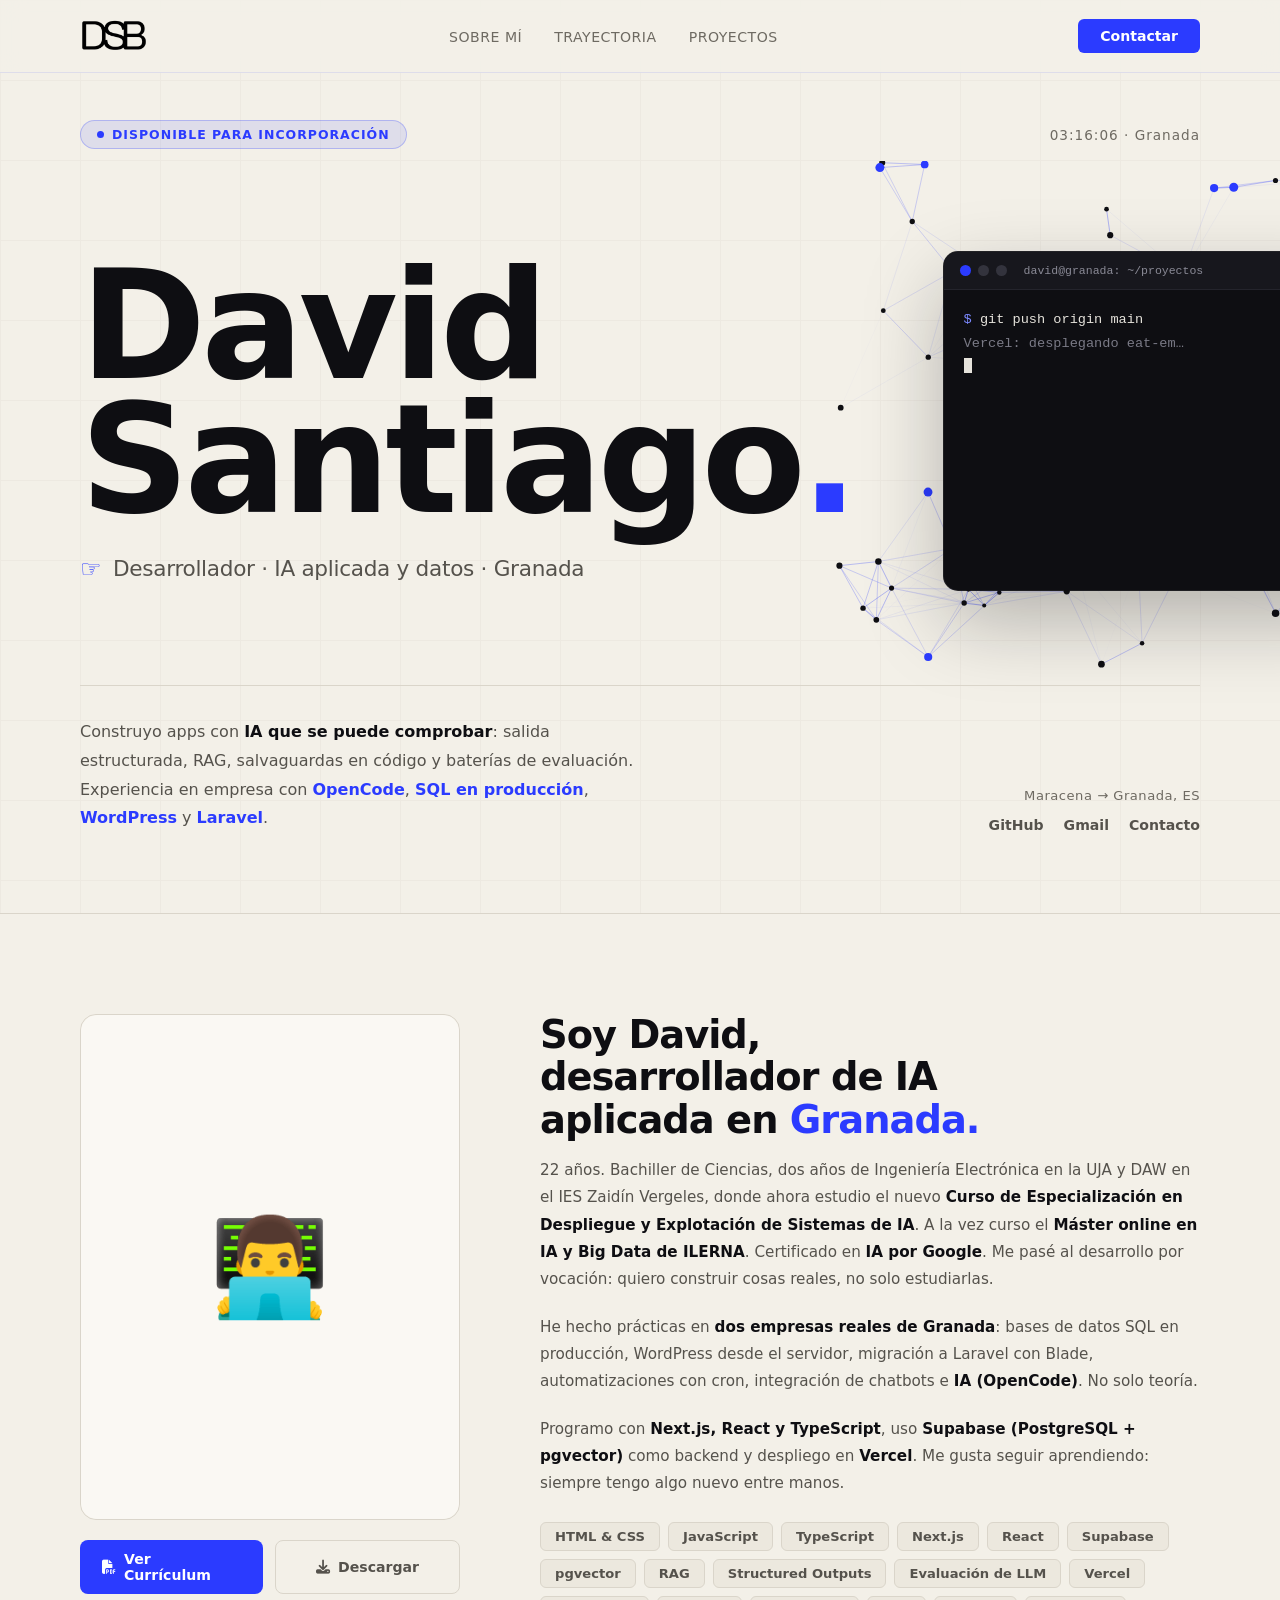
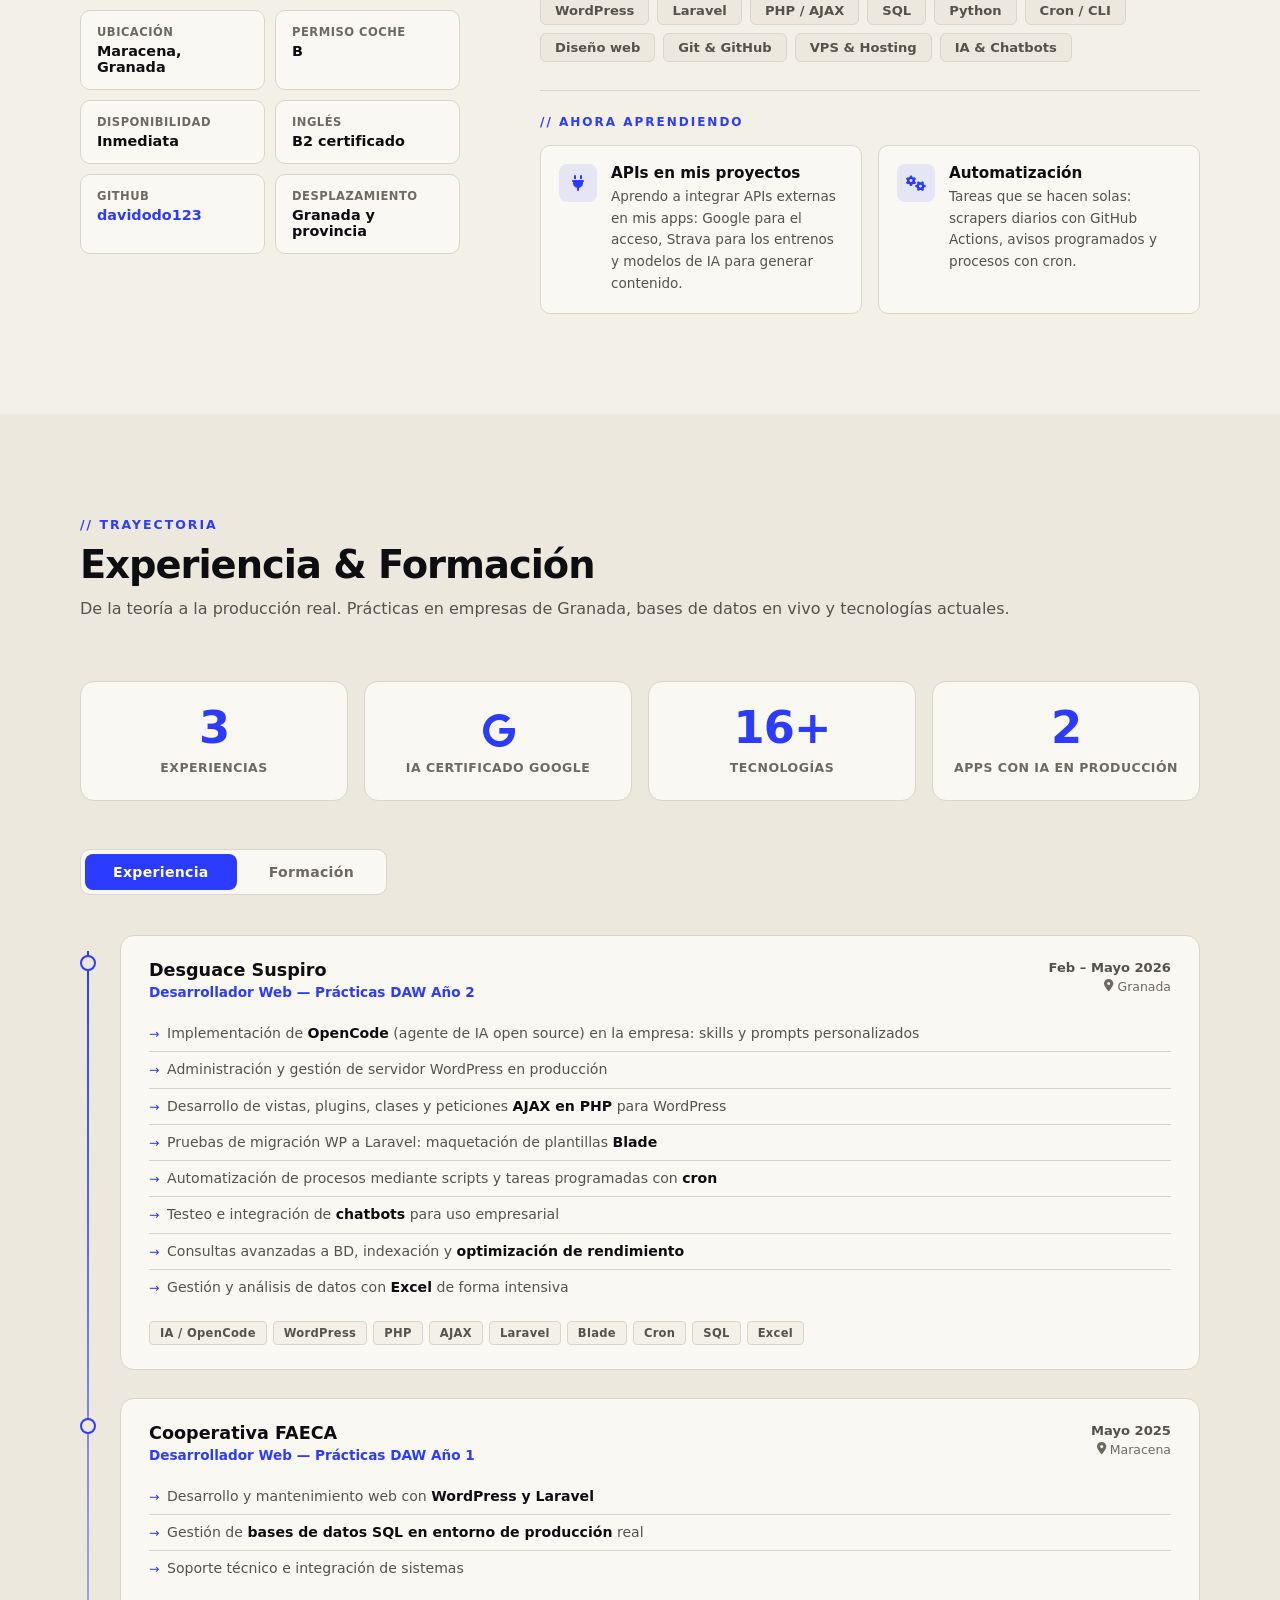
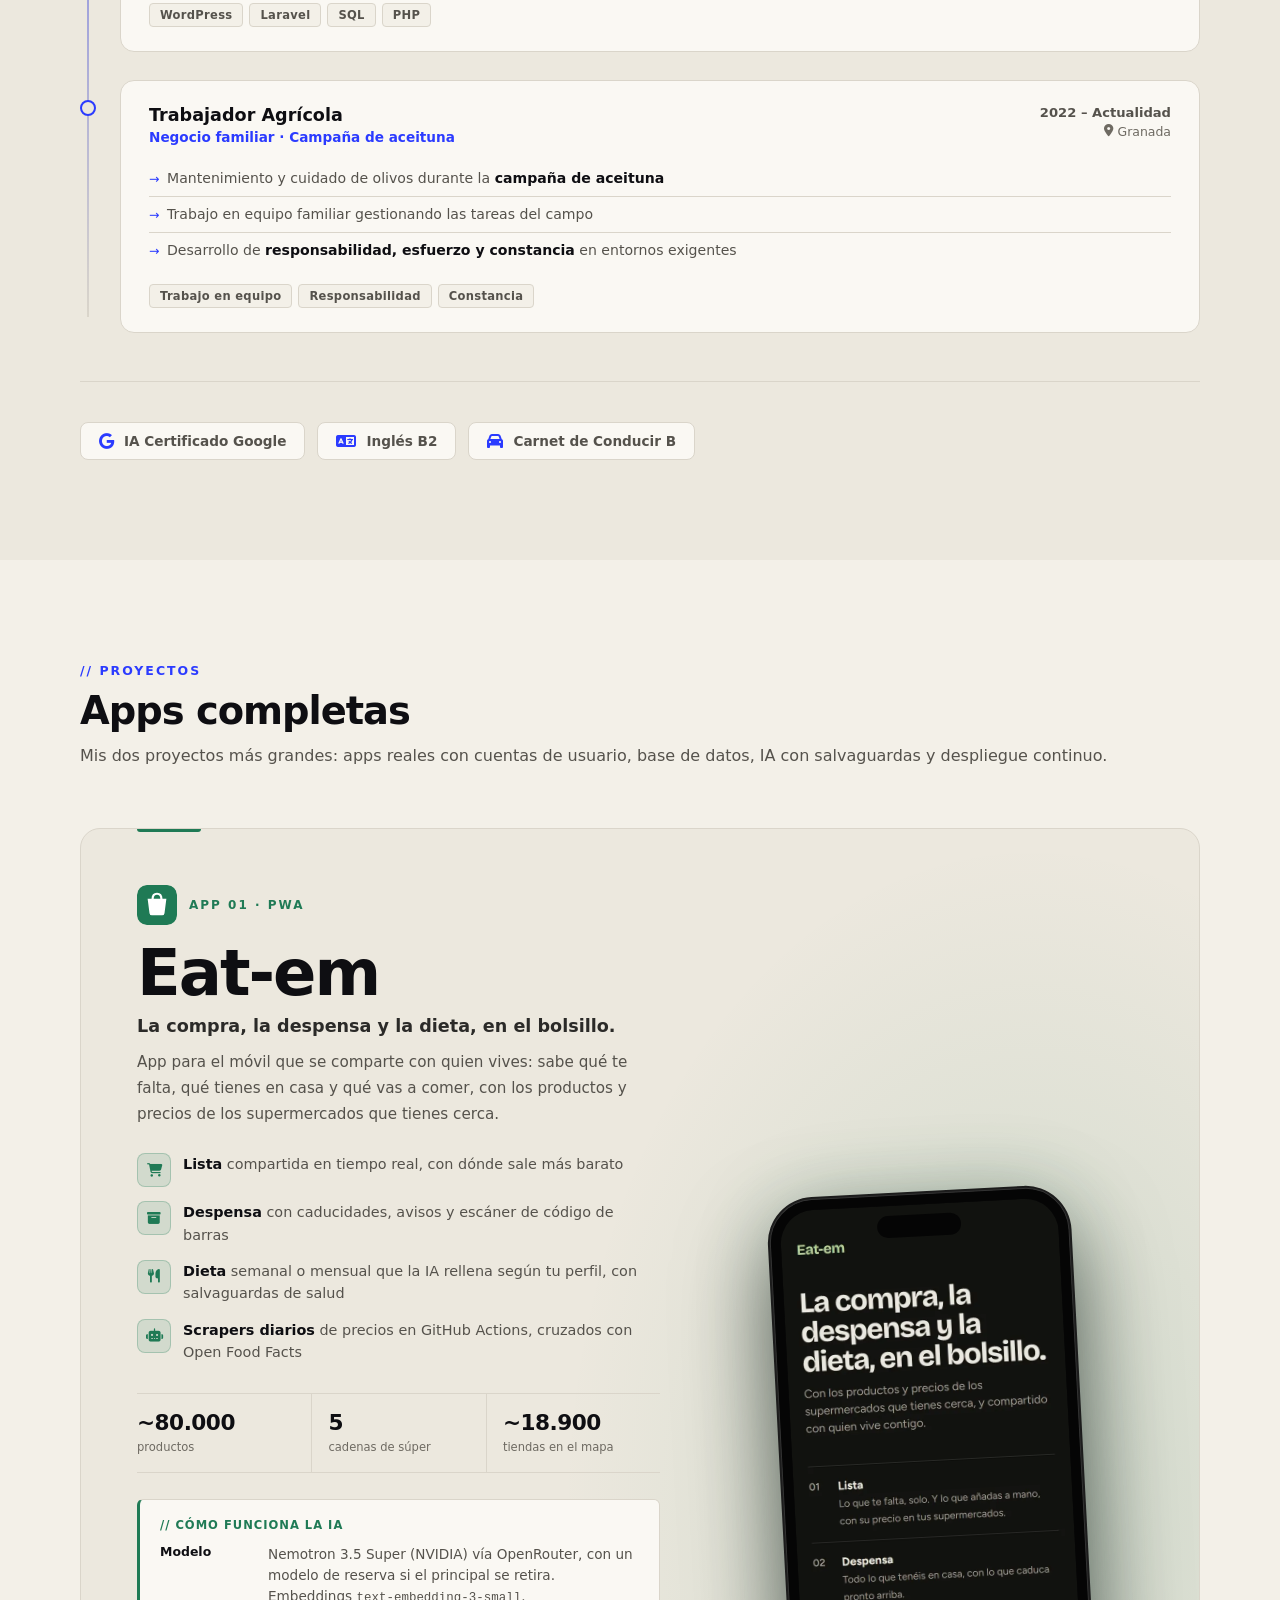
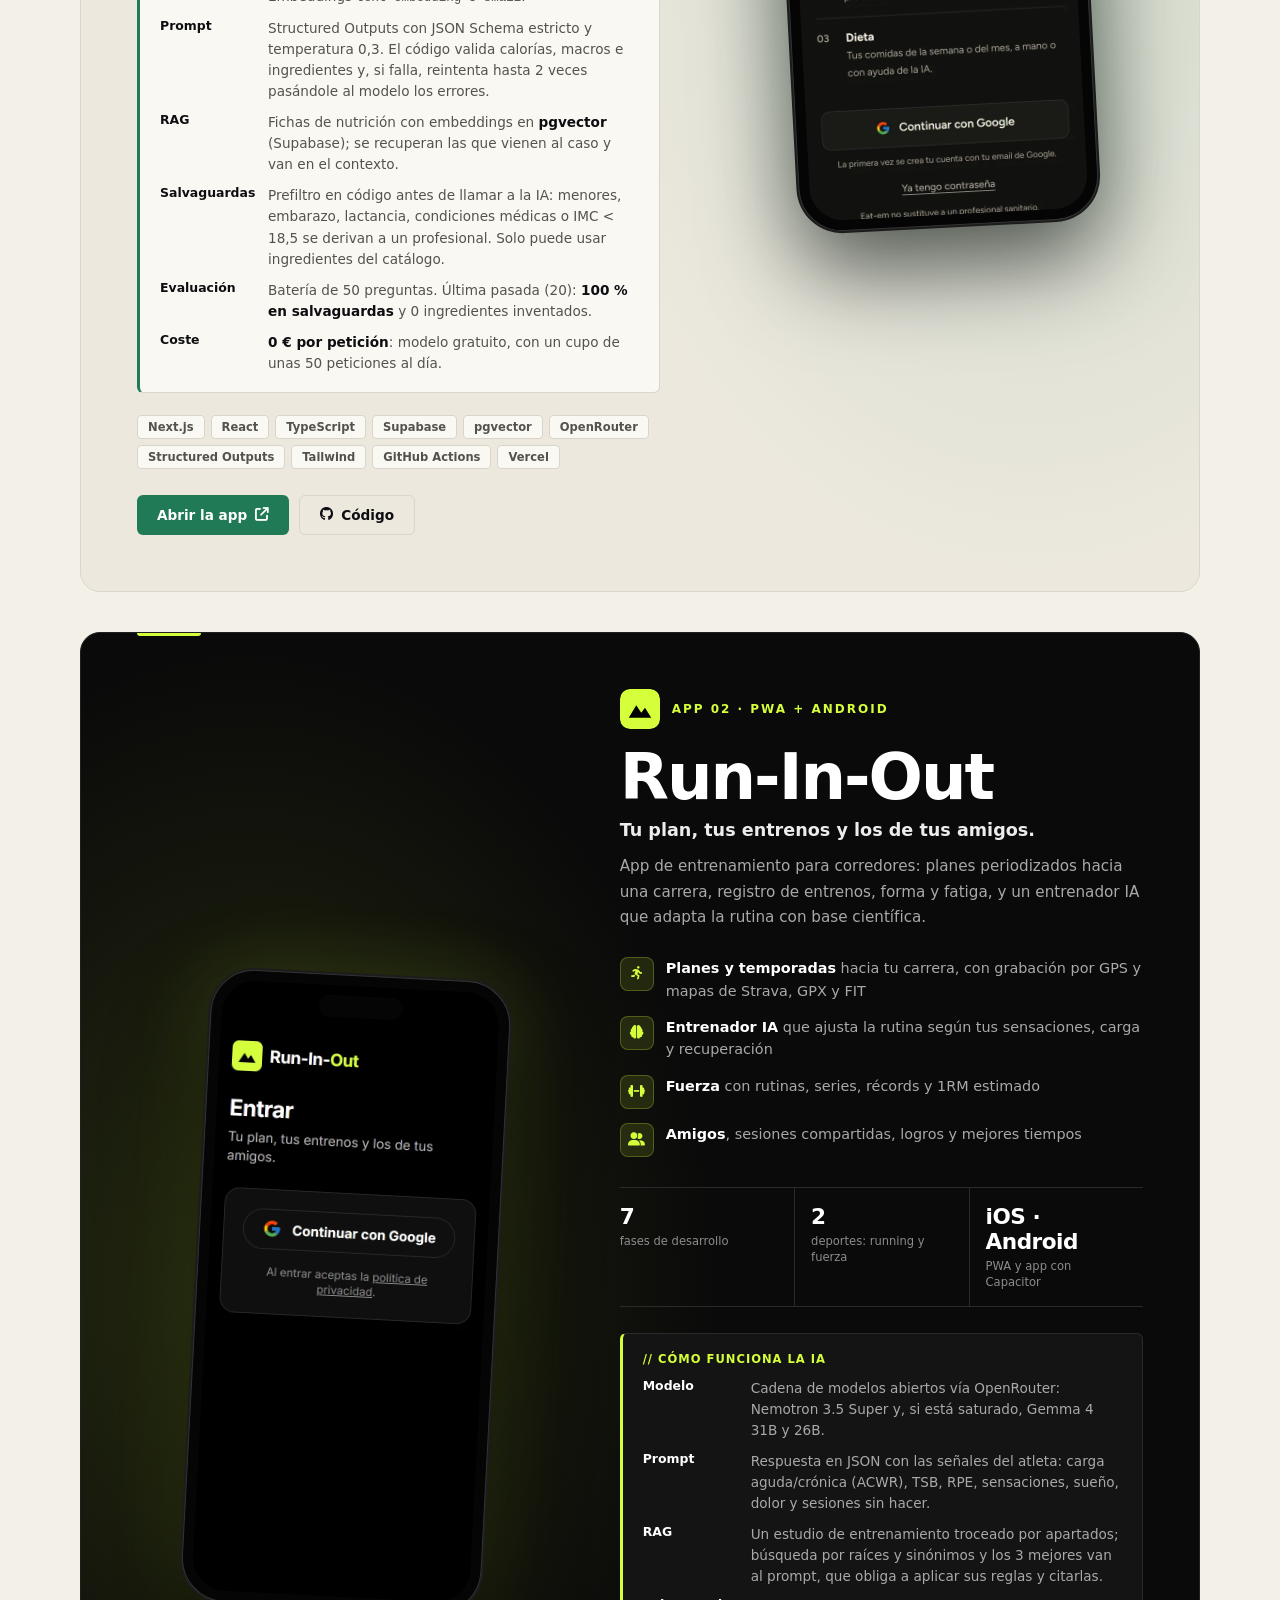
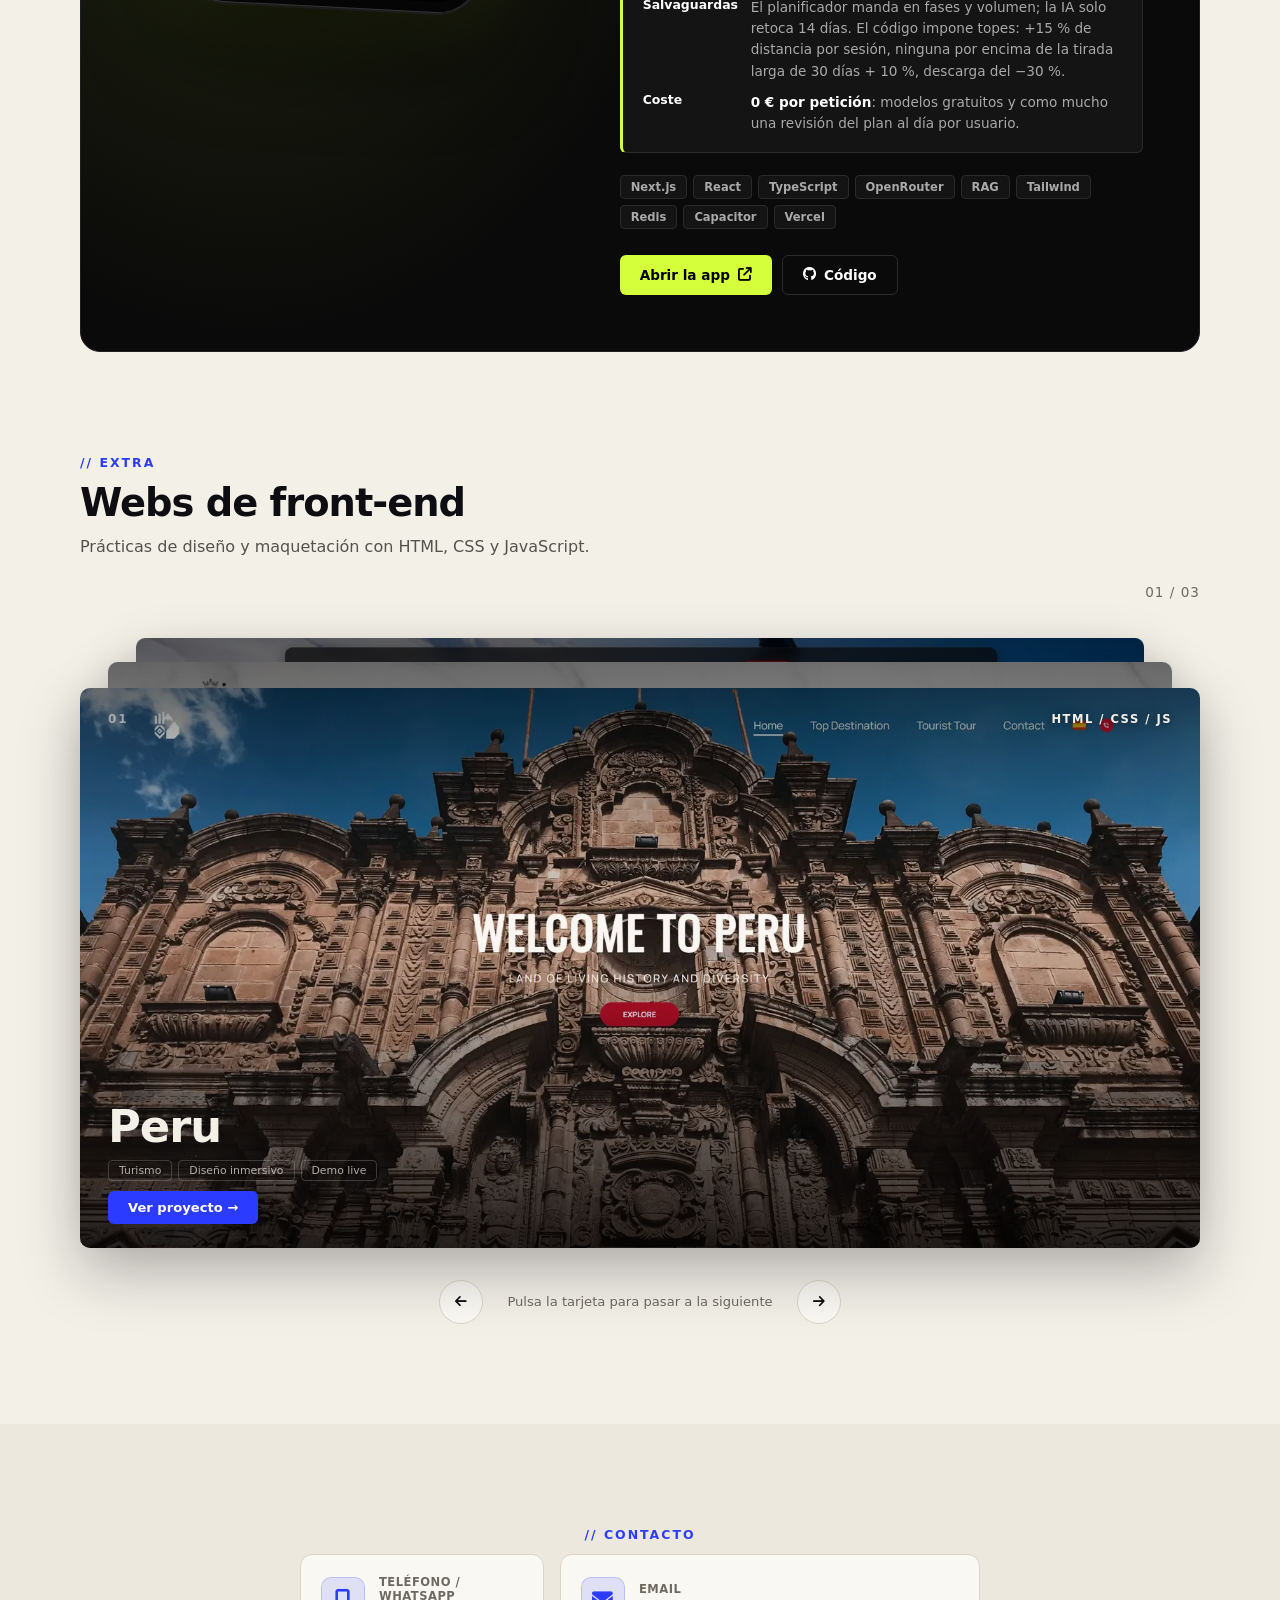
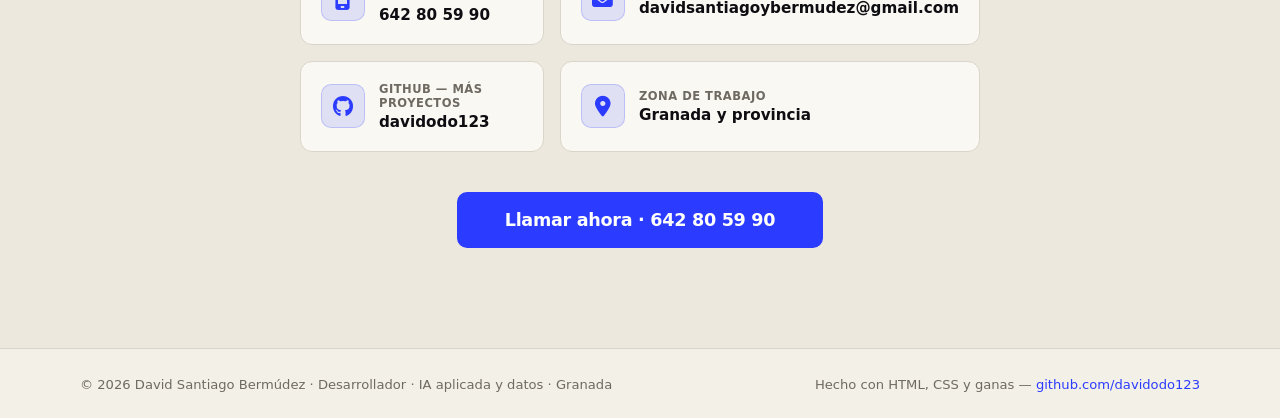
==== index.html @ 87f935b2 "Portfolio orientado a puestos de IA y datos Título nuevo, fuera mensajes de freelance, bloque 'Cómo " ====
<!DOCTYPE html>
<html lang="es">
<head>
<meta charset="UTF-8"/>
<meta name="viewport" content="width=device-width,initial-scale=1.0"/>
<title>David Santiago — Desarrollador · IA aplicada y datos · Granada</title>
<link rel="stylesheet" href="styles.css?v=20"/>
<!-- Iconos sin bloquear el primer pintado -->
<link rel="preconnect" href="https://cdnjs.cloudflare.com" crossorigin/>
<link rel="stylesheet" href="https://cdnjs.cloudflare.com/ajax/libs/font-awesome/6.5.1/css/all.min.css" media="print" onload="this.media='all'"/>
<noscript><link rel="stylesheet" href="https://cdnjs.cloudflare.com/ajax/libs/font-awesome/6.5.1/css/all.min.css"/></noscript>
</head>
<body>

<!-- NAV -->
<nav>
  <div class="nav-logo"><img src="dsb-logo.webp" alt="DSB" class="nav-logo-img" width="240" height="126"/></div>
  <ul class="nav-links">
    <li><a href="#sobre">Sobre mí</a></li>
    <li><a href="#trayectoria">Trayectoria</a></li>
    <li><a href="#proyectos">Proyectos</a></li>
  </ul>
  <a href="#contacto" class="nav-cta">Contactar</a>
</nav>

<!-- HERO -->
<section id="hero">
  <div class="hero-inner">
    <div class="hero-top" data-reveal>
      <div class="hero-status">
        <span class="status-dot"></span>
        Disponible para incorporación
      </div>
      <div class="hero-clock" id="hero-clock">--:--</div>
    </div>
    <div class="hero-main">
      <div class="hero-name-block" data-reveal data-delay="1">
        <h1 class="hero-name">David<br/>Santiago<span>.</span></h1>
        <div class="hero-role">
          <span class="hero-role-arrow">☞</span>
          Desarrollador · IA aplicada y datos · Granada
        </div>
      </div>
      <div class="hero-visual" id="hero-visual" data-reveal data-delay="3">
        <canvas id="net-canvas" aria-hidden="true"></canvas>
        <div class="term">
          <div class="term-bar">
            <span></span><span></span><span></span>
            <div class="term-title">david@granada: ~/proyectos</div>
          </div>
          <pre class="term-body" id="term-body" aria-label="Terminal con comandos de despliegue de mis proyectos"></pre>
        </div>
      </div>
    </div>
    <div class="hero-bottom" data-reveal data-delay="2">
      <p class="hero-bio">Construyo apps con <em>IA que se puede comprobar</em>: salida estructurada, RAG, salvaguardas en código y baterías de evaluación. Experiencia en empresa con <span class="hero-kw">OpenCode</span>, <span class="hero-kw">SQL en producción</span>, <span class="hero-kw">WordPress</span> y <span class="hero-kw">Laravel</span>.</p>
      <div class="hero-right">
        <span class="hero-location">Maracena → Granada, ES</span>
        <div class="hero-links">
          <a href="https://github.com/davidodo123" target="_blank">GitHub</a>
          <a href="https://mail.google.com/mail/?view=cm&to=davidsantiagoybermudez@gmail.com" target="_blank">Gmail</a>
          <a href="#contacto">Contacto</a>
        </div>
      </div>
    </div>
  </div>
</section>

<!-- SOBRE MÍ -->
<section id="sobre">
  <div class="sobre-grid">
    <div class="sobre-photo-wrap" data-reveal>
      <img src="https://avatars.githubusercontent.com/u/187556243?v=4" width="460" height="460" loading="lazy" decoding="async"
           alt="David Santiago Bermúdez"
           class="sobre-photo"
           onerror="this.style.display='none';this.nextElementSibling.style.display='flex'"/>
      <div class="sobre-photo-ph" style="display:none">👨‍💻</div>
    </div>
    <div class="sobre-side" data-reveal data-delay="1">
    <div class="sobre-cv-row">
      <a href="MiCV.pdf" target="_blank" class="cv-btn">
        <i class="fa-solid fa-file-pdf"></i> Ver Currículum
      </a>
      <a href="MiCV.pdf" download="David_Santiago_CV.pdf" class="cv-btn cv-btn-ghost">
        <i class="fa-solid fa-download"></i> Descargar
      </a>
    </div>
    <div class="sobre-info">
      <div class="si-item">
        <div class="si-label">Ubicación</div>
        <div class="si-val">Maracena, Granada</div>
      </div>
      <div class="si-item">
        <div class="si-label">Permiso Coche</div>
        <div class="si-val">B</div>
      </div>
      <div class="si-item">
        <div class="si-label">Disponibilidad</div>
        <div class="si-val">Inmediata</div>
      </div>
      <div class="si-item">
        <div class="si-label">Inglés</div>
        <div class="si-val">B2 certificado</div>
      </div>
      <div class="si-item">
        <div class="si-label">GitHub</div>
        <div class="si-val"><a href="https://github.com/davidodo123" target="_blank" style="color:var(--accent);text-decoration:none">davidodo123</a></div>
      </div>
      <div class="si-item">
        <div class="si-label">Desplazamiento</div>
        <div class="si-val">Granada y provincia</div>
      </div>
    </div>
    </div>
    <div class="sobre-content" data-reveal data-delay="2">
      <h2>Soy David,<br/>desarrollador de IA<br/>aplicada en <span>Granada.</span></h2>
      <p>22 años. Bachiller de Ciencias, dos años de Ingeniería Electrónica en la UJA y DAW en el IES Zaidín Vergeles, donde ahora estudio el nuevo <strong style="color:var(--ink)">Curso de Especialización en Despliegue y Explotación de Sistemas de IA</strong>. A la vez curso el <strong style="color:var(--ink)">Máster online en IA y Big Data de ILERNA</strong>. Certificado en <strong style="color:var(--ink)">IA por Google</strong>. Me pasé al desarrollo por vocación: quiero construir cosas reales, no solo estudiarlas.</p>
      <p>He hecho prácticas en <strong style="color:var(--ink)">dos empresas reales de Granada</strong>: bases de datos SQL en producción, WordPress desde el servidor, migración a Laravel con Blade, automatizaciones con cron, integración de chatbots e <strong style="color:var(--ink)">IA (OpenCode)</strong>. No solo teoría.</p>
      <p>Programo con <strong style="color:var(--ink)">Next.js, React y TypeScript</strong>, uso <strong style="color:var(--ink)">Supabase (PostgreSQL + pgvector)</strong> como backend y despliego en <strong style="color:var(--ink)">Vercel</strong>. Me gusta seguir aprendiendo: siempre tengo algo nuevo entre manos.</p>
      <div class="skills-list">
        <span class="skill-pill">HTML & CSS</span>
        <span class="skill-pill">JavaScript</span>
        <span class="skill-pill">TypeScript</span>
        <span class="skill-pill">Next.js</span>
        <span class="skill-pill">React</span>
        <span class="skill-pill">Supabase</span>
        <span class="skill-pill">pgvector</span>
        <span class="skill-pill">RAG</span>
        <span class="skill-pill">Structured Outputs</span>
        <span class="skill-pill">Evaluación de LLM</span>
        <span class="skill-pill">Vercel</span>
        <span class="skill-pill">WordPress</span>
        <span class="skill-pill">Laravel</span>
        <span class="skill-pill">PHP / AJAX</span>
        <span class="skill-pill">SQL</span>
        <span class="skill-pill">Python</span>
        <span class="skill-pill">Cron / CLI</span>
        <span class="skill-pill">Diseño web</span>
        <span class="skill-pill">Git & GitHub</span>
        <span class="skill-pill">VPS & Hosting</span>
        <span class="skill-pill">IA & Chatbots</span>
      </div>
      <div class="learning">
        <div class="learning-tag">// Ahora aprendiendo</div>
        <div class="learning-grid">
          <div class="learning-item">
            <div class="learning-icon"><i class="fa-solid fa-plug"></i></div>
            <div>
              <h3>APIs en mis proyectos</h3>
              <p>Aprendo a integrar APIs externas en mis apps: Google para el acceso, Strava para los entrenos y modelos de IA para generar contenido.</p>
            </div>
          </div>
          <div class="learning-item">
            <div class="learning-icon"><i class="fa-solid fa-gears"></i></div>
            <div>
              <h3>Automatización</h3>
              <p>Tareas que se hacen solas: scrapers diarios con GitHub Actions, avisos programados y procesos con cron.</p>
            </div>
          </div>
        </div>
      </div>
    </div>
  </div>
</section>
<!-- TRAYECTORIA -->
<section id="trayectoria">
  <div class="s-header" data-reveal>
    <div class="s-tag">// Trayectoria</div>
    <h2 class="s-title">Experiencia & Formación</h2>
    <p class="s-sub">De la teoría a la producción real. Prácticas en empresas de Granada, bases de datos en vivo y tecnologías actuales.</p>
  </div>

  <!-- Stats -->
  <div class="tray-stats" data-reveal>
    <div class="tray-stat">
      <span class="tray-stat-num">3</span>
      <span class="tray-stat-label">Experiencias</span>
    </div>
    <div class="tray-stat">
      <span class="tray-stat-num"><i class="fa-brands fa-google" style="font-size:0.75em"></i></span>
      <span class="tray-stat-label">IA Certificado Google</span>
    </div>
    <div class="tray-stat">
      <span class="tray-stat-num">16+</span>
      <span class="tray-stat-label">Tecnologías</span>
    </div>
    <div class="tray-stat">
      <span class="tray-stat-num">2</span>
      <span class="tray-stat-label">Apps con IA en producción</span>
    </div>
  </div>

  <!-- Tabs -->
  <div class="tray-tabs" data-reveal>
    <button class="tray-tab active" data-tab="exp">Experiencia</button>
    <button class="tray-tab" data-tab="edu">Formación</button>
  </div>

  <!-- Experiencia Panel -->
  <div class="tray-panel" id="tray-exp">
    <div class="tray-timeline">

      <div class="tray-item" data-reveal>
        <div class="tray-dot"></div>
        <div class="tray-card">
          <div class="tray-card-head">
            <div>
              <div class="tray-company">Desguace Suspiro</div>
              <div class="tray-role">Desarrollador Web — Prácticas DAW Año 2</div>
            </div>
            <div class="tray-meta">
              <span class="tray-period">Feb – Mayo 2026</span>
              <span class="tray-loc"><i class="fa-solid fa-location-dot"></i> Granada</span>
            </div>
          </div>
          <ul class="tray-bullets">
            <li>Implementación de <strong>OpenCode</strong> (agente de IA open source) en la empresa: skills y prompts personalizados</li>
            <li>Administración y gestión de servidor WordPress en producción</li>
            <li>Desarrollo de vistas, plugins, clases y peticiones <strong>AJAX en PHP</strong> para WordPress</li>
            <li>Pruebas de migración WP a Laravel: maquetación de plantillas <strong>Blade</strong></li>
            <li>Automatización de procesos mediante scripts y tareas programadas con <strong>cron</strong></li>
            <li>Testeo e integración de <strong>chatbots</strong> para uso empresarial</li>
            <li>Consultas avanzadas a BD, indexación y <strong>optimización de rendimiento</strong></li>
            <li>Gestión y análisis de datos con <strong>Excel</strong> de forma intensiva</li>
          </ul>
          <div class="tray-tags">
            <span>IA / OpenCode</span><span>WordPress</span><span>PHP</span><span>AJAX</span><span>Laravel</span><span>Blade</span><span>Cron</span><span>SQL</span><span>Excel</span>
          </div>
        </div>
      </div>

      <div class="tray-item" data-reveal data-delay="1">
        <div class="tray-dot"></div>
        <div class="tray-card">
          <div class="tray-card-head">
            <div>
              <div class="tray-company">Cooperativa FAECA</div>
              <div class="tray-role">Desarrollador Web — Prácticas DAW Año 1</div>
            </div>
            <div class="tray-meta">
              <span class="tray-period">Mayo 2025</span>
              <span class="tray-loc"><i class="fa-solid fa-location-dot"></i> Maracena</span>
            </div>
          </div>
          <ul class="tray-bullets">
            <li>Desarrollo y mantenimiento web con <strong>WordPress y Laravel</strong></li>
            <li>Gestión de <strong>bases de datos SQL en entorno de producción</strong> real</li>
            <li>Soporte técnico e integración de sistemas</li>
          </ul>
          <div class="tray-tags">
            <span>WordPress</span><span>Laravel</span><span>SQL</span><span>PHP</span>
          </div>
        </div>
      </div>

      <div class="tray-item" data-reveal data-delay="2">
        <div class="tray-dot"></div>
        <div class="tray-card">
          <div class="tray-card-head">
            <div>
              <div class="tray-company">Trabajador Agrícola</div>
              <div class="tray-role">Negocio familiar · Campaña de aceituna</div>
            </div>
            <div class="tray-meta">
              <span class="tray-period">2022 – Actualidad</span>
              <span class="tray-loc"><i class="fa-solid fa-location-dot"></i> Granada</span>
            </div>
          </div>
          <ul class="tray-bullets">
            <li>Mantenimiento y cuidado de olivos durante la <strong>campaña de aceituna</strong></li>
            <li>Trabajo en equipo familiar gestionando las tareas del campo</li>
            <li>Desarrollo de <strong>responsabilidad, esfuerzo y constancia</strong> en entornos exigentes</li>
          </ul>
          <div class="tray-tags">
            <span>Trabajo en equipo</span><span>Responsabilidad</span><span>Constancia</span>
          </div>
        </div>
      </div>

    </div>
  </div>

  <!-- Formación Panel -->
  <div class="tray-panel hidden" id="tray-edu">
    <div class="tray-timeline">

      <div class="tray-item" data-reveal>
        <div class="tray-dot"></div>
        <div class="tray-card">
          <div class="tray-card-head">
            <div>
              <div class="tray-company">Despliegue y Explotación de Sistemas de IA</div>
              <div class="tray-role">IES Zaidín Vergeles · Curso de Especialización</div>
            </div>
            <div class="tray-meta">
              <span class="tray-period">2026 – Actualidad</span>
              <span class="tray-loc"><i class="fa-solid fa-location-dot"></i> Granada</span>
            </div>
          </div>
          <ul class="tray-bullets">
            <li>Nuevo curso de especialización en <strong>Inteligencia Artificial</strong></li>
            <li>Despliegue y puesta en producción de sistemas de IA</li>
          </ul>
          <div class="tray-tags">
            <span>IA</span><span>Despliegue</span><span>Sistemas</span>
          </div>
        </div>
      </div>

      <div class="tray-item" data-reveal data-delay="1">
        <div class="tray-dot"></div>
        <div class="tray-card">
          <div class="tray-card-head">
            <div>
              <div class="tray-company">Máster en IA y Big Data</div>
              <div class="tray-role">ILERNA · Online</div>
            </div>
            <div class="tray-meta">
              <span class="tray-period">2026 – Actualidad</span>
              <span class="tray-loc"><i class="fa-solid fa-laptop"></i> Online</span>
            </div>
          </div>
          <ul class="tray-bullets">
            <li>Máster online en <strong>Inteligencia Artificial y Big Data</strong></li>
            <li>Compaginado con el curso de especialización</li>
          </ul>
          <div class="tray-tags">
            <span>IA</span><span>Big Data</span><span>Online</span>
          </div>
        </div>
      </div>

      <div class="tray-item" data-reveal>
        <div class="tray-dot"></div>
        <div class="tray-card">
          <div class="tray-card-head">
            <div>
              <div class="tray-company">Desarrollo de Aplicaciones Web (DAW)</div>
              <div class="tray-role">IES Zaidín Vergeles · Grado Superior</div>
            </div>
            <div class="tray-meta">
              <span class="tray-period">2024 – 2026</span>
              <span class="tray-loc"><i class="fa-solid fa-location-dot"></i> Granada</span>
            </div>
          </div>
          <ul class="tray-bullets">
            <li>Prácticas año 1: Cooperativa FAECA (mayo 2025)</li>
            <li>Prácticas año 2: Desguace Suspiro (feb – mayo 2026)</li>
          </ul>
          <div class="tray-tags">
            <span>HTML/CSS</span><span>JavaScript</span><span>PHP</span><span>Laravel</span><span>SQL</span><span>WordPress</span>
          </div>
        </div>
      </div>

      <div class="tray-item" data-reveal data-delay="1">
        <div class="tray-dot"></div>
        <div class="tray-card">
          <div class="tray-card-head">
            <div>
              <div class="tray-company">Ingeniería Electrónica</div>
              <div class="tray-role">Universidad de Jaén (UJA)</div>
            </div>
            <div class="tray-meta">
              <span class="tray-period">2022 – 2024</span>
              <span class="tray-loc"><i class="fa-solid fa-location-dot"></i> Jaén</span>
            </div>
          </div>
          <ul class="tray-bullets">
            <li>2 años completados: base de matemáticas, física y programación</li>
          </ul>
          <div class="tray-tags">
            <span>Electrónica</span><span>Matemáticas</span><span>Programación</span>
          </div>
        </div>
      </div>

      <div class="tray-item" data-reveal data-delay="2">
        <div class="tray-dot"></div>
        <div class="tray-card">
          <div class="tray-card-head">
            <div>
              <div class="tray-company">Bachiller Ciencias</div>
              <div class="tray-role">IES Manuel de Falla, Maracena</div>
            </div>
            <div class="tray-meta">
              <span class="tray-period">2020 – 2022</span>
              <span class="tray-loc"><i class="fa-solid fa-location-dot"></i> Maracena</span>
            </div>
          </div>
          <ul class="tray-bullets">
            <li>Media 8.2</li>
            <li>Curso de Arduino (30h)</li>
          </ul>
          <div class="tray-tags">
            <span>Ciencias</span><span>Arduino 30h</span>
          </div>
        </div>
      </div>

    </div>
  </div>

  <!-- Certificados -->
  <div class="certs-row" data-reveal>
    <div class="cert-badge">
      <i class="fa-brands fa-google"></i>
      <span>IA Certificado Google</span>
    </div>
    <div class="cert-badge">
      <i class="fa-solid fa-language"></i>
      <span>Inglés B2</span>
    </div>
    <div class="cert-badge">
      <i class="fa-solid fa-car"></i>
      <span>Carnet de Conducir B</span>
    </div>
  </div>
</section>

<!-- PROYECTOS -->
<section id="proyectos">
  <!-- APPS -->
  <div class="apps-wrap">
    <div class="s-header" data-reveal>
      <div class="s-tag">// Proyectos</div>
      <h2 class="s-title">Apps completas</h2>
      <p class="s-sub">Mis dos proyectos más grandes: apps reales con cuentas de usuario, base de datos, IA con salvaguardas y despliegue continuo.</p>
    </div>

    <!-- Eat-em -->
    <article class="app-feature" style="--accent:#1f7a55">
      <div class="app-info" data-reveal>
        <div class="app-head">
          <img src="eat-em-icon.svg" alt="" class="app-icon"/>
          <span class="app-kicker">App 01 · PWA</span>
        </div>
        <h3 class="app-name">Eat-em</h3>
        <p class="app-tagline">La compra, la despensa y la dieta, en el bolsillo.</p>
        <p class="app-desc">App para el móvil que se comparte con quien vives: sabe qué te falta, qué tienes en casa y qué vas a comer, con los productos y precios de los supermercados que tienes cerca.</p>
        <ul class="app-features">
          <li><i class="fa-solid fa-cart-shopping"></i><span><strong>Lista</strong> compartida en tiempo real, con dónde sale más barato</span></li>
          <li><i class="fa-solid fa-box-archive"></i><span><strong>Despensa</strong> con caducidades, avisos y escáner de código de barras</span></li>
          <li><i class="fa-solid fa-utensils"></i><span><strong>Dieta</strong> semanal o mensual que la IA rellena según tu perfil, con salvaguardas de salud</span></li>
          <li><i class="fa-solid fa-robot"></i><span><strong>Scrapers diarios</strong> de precios en GitHub Actions, cruzados con Open Food Facts</span></li>
        </ul>
        <div class="app-stats">
          <div><span class="app-stat-num">~80.000</span><span class="app-stat-label">productos</span></div>
          <div><span class="app-stat-num">5</span><span class="app-stat-label">cadenas de súper</span></div>
          <div><span class="app-stat-num">~18.900</span><span class="app-stat-label">tiendas en el mapa</span></div>
        </div>
        <div class="app-ai">
          <div class="app-ai-tag">// Cómo funciona la IA</div>
          <dl>
            <div><dt>Modelo</dt><dd>Nemotron 3.5 Super (NVIDIA) vía OpenRouter, con un modelo de reserva si el principal se retira. Embeddings <code>text-embedding-3-small</code>.</dd></div>
            <div><dt>Prompt</dt><dd>Structured Outputs con JSON Schema estricto y temperatura 0,3. El código valida calorías, macros e ingredientes y, si falla, reintenta hasta 2 veces pasándole al modelo los errores.</dd></div>
            <div><dt>RAG</dt><dd>Fichas de nutrición con embeddings en <strong>pgvector</strong> (Supabase); se recuperan las que vienen al caso y van en el contexto.</dd></div>
            <div><dt>Salvaguardas</dt><dd>Prefiltro en código antes de llamar a la IA: menores, embarazo, lactancia, condiciones médicas o IMC &lt; 18,5 se derivan a un profesional. Solo puede usar ingredientes del catálogo.</dd></div>
            <div><dt>Evaluación</dt><dd>Batería de 50 preguntas. Última pasada (20): <strong>100 % en salvaguardas</strong> y 0 ingredientes inventados.</dd></div>
            <div><dt>Coste</dt><dd><strong>0 € por petición</strong>: modelo gratuito, con un cupo de unas 50 peticiones al día.</dd></div>
          </dl>
        </div>
        <div class="app-stack">
          <span>Next.js</span><span>React</span><span>TypeScript</span><span>Supabase</span><span>pgvector</span><span>OpenRouter</span><span>Structured Outputs</span><span>Tailwind</span><span>GitHub Actions</span><span>Vercel</span>
        </div>
        <div class="app-links">
          <a href="https://eat-em.vercel.app" target="_blank" class="app-btn">Abrir la app <i class="fa-solid fa-arrow-up-right-from-square"></i></a>
          <a href="https://github.com/davidodo123/Eat-em" target="_blank" class="app-btn app-btn-ghost"><i class="fa-brands fa-github"></i> Código</a>
        </div>
      </div>
      <div class="app-visual" data-reveal data-delay="2">
        <div class="phone"><img src="eat-em.webp" alt="Pantalla de inicio de Eat-em" width="600" height="1298" loading="lazy" decoding="async"/></div>
      </div>
    </article>

    <!-- Run-In-Out -->
    <article class="app-feature app-feature-rev app-volt">
      <div class="app-info" data-reveal>
        <div class="app-head">
          <img src="run-in-out-icon.svg" alt="" class="app-icon"/>
          <span class="app-kicker">App 02 · PWA + Android</span>
        </div>
        <h3 class="app-name">Run-In-Out</h3>
        <p class="app-tagline">Tu plan, tus entrenos y los de tus amigos.</p>
        <p class="app-desc">App de entrenamiento para corredores: planes periodizados hacia una carrera, registro de entrenos, forma y fatiga, y un entrenador IA que adapta la rutina con base científica.</p>
        <ul class="app-features">
          <li><i class="fa-solid fa-person-running"></i><span><strong>Planes y temporadas</strong> hacia tu carrera, con grabación por GPS y mapas de Strava, GPX y FIT</span></li>
          <li><i class="fa-solid fa-brain"></i><span><strong>Entrenador IA</strong> que ajusta la rutina según tus sensaciones, carga y recuperación</span></li>
          <li><i class="fa-solid fa-dumbbell"></i><span><strong>Fuerza</strong> con rutinas, series, récords y 1RM estimado</span></li>
          <li><i class="fa-solid fa-user-group"></i><span><strong>Amigos</strong>, sesiones compartidas, logros y mejores tiempos</span></li>
        </ul>
        <div class="app-stats">
          <div><span class="app-stat-num">7</span><span class="app-stat-label">fases de desarrollo</span></div>
          <div><span class="app-stat-num">2</span><span class="app-stat-label">deportes: running y fuerza</span></div>
          <div><span class="app-stat-num">iOS · Android</span><span class="app-stat-label">PWA y app con Capacitor</span></div>
        </div>
        <div class="app-ai">
          <div class="app-ai-tag">// Cómo funciona la IA</div>
          <dl>
            <div><dt>Modelo</dt><dd>Cadena de modelos abiertos vía OpenRouter: Nemotron 3.5 Super y, si está saturado, Gemma 4 31B y 26B.</dd></div>
            <div><dt>Prompt</dt><dd>Respuesta en JSON con las señales del atleta: carga aguda/crónica (ACWR), TSB, RPE, sensaciones, sueño, dolor y sesiones sin hacer.</dd></div>
            <div><dt>RAG</dt><dd>Un estudio de entrenamiento troceado por apartados; búsqueda por raíces y sinónimos y los 3 mejores van al prompt, que obliga a aplicar sus reglas y citarlas.</dd></div>
            <div><dt>Salvaguardas</dt><dd>El planificador manda en fases y volumen; la IA solo retoca 14 días. El código impone topes: +15 % de distancia por sesión, ninguna por encima de la tirada larga de 30 días + 10 %, descarga del −30 %.</dd></div>
            <div><dt>Coste</dt><dd><strong>0 € por petición</strong>: modelos gratuitos y como mucho una revisión del plan al día por usuario.</dd></div>
          </dl>
        </div>
        <div class="app-stack">
          <span>Next.js</span><span>React</span><span>TypeScript</span><span>OpenRouter</span><span>RAG</span><span>Tailwind</span><span>Redis</span><span>Capacitor</span><span>Vercel</span>
        </div>
        <div class="app-links">
          <a href="https://run-in-out.vercel.app" target="_blank" class="app-btn">Abrir la app <i class="fa-solid fa-arrow-up-right-from-square"></i></a>
          <a href="https://github.com/davidodo123/StatsRun" target="_blank" class="app-btn app-btn-ghost"><i class="fa-brands fa-github"></i> Código</a>
        </div>
      </div>
      <div class="app-visual" data-reveal data-delay="2">
        <div class="phone"><img src="run-in-out.webp" alt="Pantalla de entrada de Run-In-Out" width="600" height="1298" loading="lazy" decoding="async"/></div>
      </div>
    </article>

    <div class="s-header webs-head" data-reveal>
      <div class="s-tag">// Extra</div>
      <h2 class="s-title">Webs de front-end</h2>
      <p class="s-sub">Prácticas de diseño y maquetación con HTML, CSS y JavaScript.</p>
    </div>
  </div>

  <!-- WEBS -->
  <div class="deck-section">

    <div class="proj-label">
      <span class="proj-label-count" id="proj-count">01 / 03</span>
    </div>

    <div class="deck" id="deck" tabindex="0" aria-label="Mazo de webs: pulsa una tarjeta o usa las flechas para pasar a la siguiente">

      <!-- 01 -->
      <div class="proj-slide" data-idx="0">
        <div class="proj-slide-card">
          <img src="peru.webp" width="1600" height="800" loading="lazy" decoding="async" alt="Peru"/>
          <div class="proj-card-overlay">
            <div class="proj-card-top"><span class="proj-card-num">01</span><span class="proj-card-tech">HTML / CSS / JS</span></div>
            <div class="proj-card-bottom">
              <div class="proj-card-name">Peru</div>
              <div class="proj-card-tags"><span>Turismo</span><span>Diseño inmersivo</span><span>Demo live</span></div>
              <a href="https://davidodo123.github.io/Peru/" target="_blank" class="proj-slide-link">Ver proyecto →</a>
            </div>
          </div>
        </div>
      </div>

      <!-- 02 -->
      <div class="proj-slide" data-idx="1">
        <div class="proj-slide-card">
          <img src="moi.webp" width="1600" height="800" loading="lazy" decoding="async" alt="Moi"/>
          <div class="proj-card-overlay">
            <div class="proj-card-top"><span class="proj-card-num">02</span><span class="proj-card-tech">HTML / CSS / JS</span></div>
            <div class="proj-card-bottom">
              <div class="proj-card-name">Moi</div>
              <div class="proj-card-tags"><span>Restauración</span><span>Lujo</span><span>Elegancia</span></div>
              <a href="https://davidodo123.github.io/Moi/" target="_blank" class="proj-slide-link">Ver proyecto →</a>
            </div>
          </div>
        </div>
      </div>

      <!-- 03 -->
      <div class="proj-slide" data-idx="2">
        <div class="proj-slide-card">
          <img src="skylander.webp" width="1600" height="800" loading="lazy" decoding="async" alt="Skylander"/>
          <div class="proj-card-overlay">
            <div class="proj-card-top"><span class="proj-card-num">03</span><span class="proj-card-tech">HTML / CSS / JS</span></div>
            <div class="proj-card-bottom">
              <div class="proj-card-name">Skylander</div>
              <div class="proj-card-tags"><span>Deporte</span><span>Adrenalina</span><span>Diseño agresivo</span></div>
              <a href="https://davidodo123.github.io/Skylander/" target="_blank" class="proj-slide-link">Ver proyecto →</a>
            </div>
          </div>
        </div>
      </div>

    </div>

    <div class="deck-controls">
      <button class="deck-btn" id="deck-prev" aria-label="Web anterior"><i class="fa-solid fa-arrow-left"></i></button>
      <span class="deck-hint">Pulsa la tarjeta para pasar a la siguiente</span>
      <button class="deck-btn" id="deck-next" aria-label="Web siguiente"><i class="fa-solid fa-arrow-right"></i></button>
    </div>
  </div>
</section>

<!-- CONTACTO -->
<section id="contacto">
  <div class="contacto-inner">
    <div class="s-tag">// Contacto</div>
    <div class="contact-cards" data-reveal>
      <a href="tel:+34642805990" class="cc">
        <div class="cc-icon"><i class="fa-solid fa-mobile-screen"></i></div>
        <div>
          <div class="cc-label">Teléfono / WhatsApp</div>
          <div class="cc-val">642 80 59 90</div>
        </div>
      </a>
      <a href="mailto:davidsantiagoybermudez@gmail.com" class="cc">
        <div class="cc-icon"><i class="fa-solid fa-envelope"></i></div>
        <div>
          <div class="cc-label">Email</div>
          <div class="cc-val">davidsantiagoybermudez@gmail.com</div>
        </div>
      </a>
      <a href="https://github.com/davidodo123" target="_blank" class="cc">
        <div class="cc-icon"><i class="fa-brands fa-github"></i></div>
        <div>
          <div class="cc-label">GitHub — más proyectos</div>
          <div class="cc-val">davidodo123</div>
        </div>
      </a>
      <div class="cc" style="cursor:default">
        <div class="cc-icon"><i class="fa-solid fa-location-dot"></i></div>
        <div>
          <div class="cc-label">Zona de trabajo</div>
          <div class="cc-val">Granada y provincia</div>
        </div>
      </div>
    </div>
    <a href="tel:+34642805990" class="big-cta" data-reveal data-delay="2">Llamar ahora · 642 80 59 90</a>
  </div>
</section>

<!-- FOOTER -->
<footer>
  <span>© 2026 David Santiago Bermúdez · Desarrollador · IA aplicada y datos · Granada</span>
  <span>Hecho con HTML, CSS y ganas — <a href="https://github.com/davidodo123" target="_blank">github.com/davidodo123</a></span>
</footer>

<script src="script.js?v=13"></script>
</body>
</html>
---- styles.css ----
:root {
  /* Paleta: blanco roto + negro tinta + azul eléctrico */
  --bg: #f3f0e8;        /* blanco roto */
  --bg2: #ece8de;
  --card: #faf8f3;
  --border: #dad5ca;
  --accent: #2b3bff;    /* azul eléctrico */
  --accent2: #1a28d9;
  --text: #2b2a28;
  --text2: #55524c;
  --gray: #6e6a62;
  --ink: #0e0e12;       /* negro tinta: titulares */
  --paper: #f3f0e8;     /* texto claro sobre fondos oscuros */
  /* Margen lateral: 80px mínimo; en pantallas anchas el contenido no pasa de 1280px */
  --gutter: max(80px, calc((100vw - 1280px) / 2));
}
*,
*::before,
*::after {
  box-sizing: border-box;
  margin: 0;
  padding: 0;
}
html {
  scroll-behavior: smooth;
}
body {
  background: var(--bg);
  color: var(--text);
  font-family: "Segoe UI", system-ui, sans-serif;
  overflow-x: hidden;
}

/* ── NAV ── */
nav {
  position: fixed;
  top: 0;
  left: 0;
  right: 0;
  z-index: 100;
  padding: 18px var(--gutter);
  display: flex;
  align-items: center;
  justify-content: space-between;
  background: rgba(243, 240, 232, 0.85);
  backdrop-filter: blur(12px);
  border-bottom: 1px solid rgba(43, 59, 255, 0.1);
}
.nav-logo {
  font-size: 1.1rem;
  font-weight: 800;
  letter-spacing: -0.5px;
  color: var(--ink);
}
.nav-logo span {
  color: var(--accent);
}
.nav-logo-img {
  height: 36px;
  width: auto;
  display: block;
  filter: invert(1);
}
.nav-links {
  display: flex;
  gap: 32px;
  list-style: none;
}
.nav-links a {
  color: var(--gray);
  text-decoration: none;
  font-size: 0.88rem;
  font-weight: 500;
  letter-spacing: 0.5px;
  text-transform: uppercase;
  transition: color 0.2s;
}
.nav-links a:hover {
  color: var(--accent);
}
.nav-cta {
  background: var(--accent);
  color: #fff;
  padding: 9px 22px;
  border-radius: 6px;
  text-decoration: none;
  font-weight: 700;
  font-size: 0.88rem;
  transition:
    background 0.2s,
    transform 0.2s;
}
.nav-cta:hover {
  background: var(--accent2);
  transform: translateY(-1px);
}

/* ── HERO ── */
#hero {
  min-height: 100vh;
  display: flex;
  flex-direction: column;
  padding: 120px var(--gutter) 80px;
  position: relative;
  overflow: hidden;
  border-bottom: 1px solid var(--border);
}
#hero::before {
  content: '';
  position: absolute;
  inset: 0;
  background-image:
    linear-gradient(var(--border) 1px, transparent 1px),
    linear-gradient(90deg, var(--border) 1px, transparent 1px);
  background-size: 80px 80px;
  opacity: 0.22;
  pointer-events: none;
}
.hero-inner {
  width: 100%;
  position: relative;
  z-index: 1;
  flex: 1;
  display: flex;
  flex-direction: column;
}
.hero-top {
  display: flex;
  align-items: center;
  justify-content: space-between;
  margin-bottom: 72px;
}
.hero-status {
  display: inline-flex;
  align-items: center;
  gap: 8px;
  background: rgba(43, 59, 255, 0.1);
  border: 1px solid rgba(43, 59, 255, 0.25);
  color: var(--accent);
  padding: 6px 16px;
  border-radius: 100px;
  font-size: 0.78rem;
  font-weight: 700;
  letter-spacing: 1px;
  text-transform: uppercase;
}
.status-dot {
  width: 7px;
  height: 7px;
  border-radius: 50%;
  background: var(--accent);
  flex-shrink: 0;
  animation: blink 2s infinite;
}
@keyframes blink {
  0%, 100% { opacity: 1; }
  50% { opacity: 0.25; }
}
.hero-clock {
  font-size: 0.85rem;
  color: var(--gray);
  font-variant-numeric: tabular-nums;
  letter-spacing: 1px;
}
.hero-main {
  display: flex;
  align-items: center;
  gap: 60px;
  margin-bottom: 64px;
}
.hero-name-block {
  flex: 1;
}


/* ── HERO VISUAL: red neuronal + terminal ── */
.hero-visual {
  flex-shrink: 0;
  width: 480px;
  height: 400px;
  position: relative;
  margin-right: 20px;
  perspective: 1000px;
  display: flex;
  align-items: center;
  justify-content: center;
  --mx: 0;
  --my: 0;
}
#net-canvas {
  position: absolute;
  inset: -60px -80px;
  width: calc(100% + 160px);
  height: calc(100% + 120px);
  display: block;
  pointer-events: none;
}

/* Terminal */
.term {
  position: relative;
  z-index: 1;
  width: 420px;
  background: #0e0e12;
  border-radius: 14px;
  box-shadow: 0 30px 80px rgba(14, 14, 18, 0.28), 0 0 0 1px rgba(14, 14, 18, 0.9);
  overflow: hidden;
  transform: rotateX(calc(var(--my) * -8deg)) rotateY(calc(var(--mx) * 10deg));
  transition: transform 0.4s var(--ease, cubic-bezier(0.16,1,0.3,1));
}
.term-bar {
  display: flex;
  align-items: center;
  gap: 7px;
  padding: 12px 16px;
  background: #17171d;
  border-bottom: 1px solid #24242c;
}
.term-bar > span {
  width: 11px;
  height: 11px;
  border-radius: 50%;
  background: #33333d;
}
.term-bar > span:first-child { background: var(--accent); }
.term-title {
  margin-left: 10px;
  font-family: ui-monospace, "Cascadia Code", Consolas, monospace;
  font-size: 0.72rem;
  color: #8a8a96;
}
.term-body {
  margin: 0;
  padding: 18px 20px 22px;
  min-height: 300px;
  font-family: ui-monospace, "Cascadia Code", Consolas, monospace;
  font-size: 0.85rem;
  line-height: 1.75;
  color: #e6e3dc;
  white-space: pre-wrap;
}
.term-body .t-prompt { color: #7c89ff; }
.term-body .t-ok { color: #9ee6b0; }
.term-body .t-dim { color: #7a7a86; }
.term-cursor {
  display: inline-block;
  width: 8px;
  height: 1.05em;
  vertical-align: -2px;
  background: #e6e3dc;
  animation: blink 1s steps(1) infinite;
}

.hero-name {
  font-size: clamp(4rem, 12vw, 9.5rem);
  font-weight: 900;
  letter-spacing: -5px;
  line-height: 0.88;
  color: var(--ink);
  margin-bottom: 28px;
}
.hero-name span { color: var(--accent); }
.hero-role {
  display: flex;
  align-items: center;
  gap: 12px;
  font-size: clamp(1rem, 2vw, 1.35rem);
  color: var(--text2);
  font-weight: 500;
  letter-spacing: -0.3px;
}
.hero-role-arrow { color: var(--accent); font-size: 1.1em; }
.hero-bottom {
  border-top: 1px solid var(--border);
  padding-top: 32px;
  margin-top: auto;
  display: grid;
  grid-template-columns: 1fr auto;
  gap: 48px;
  align-items: end;
}
.hero-bio {
  color: var(--text2);
  font-size: 1rem;
  line-height: 1.8;
  max-width: 580px;
}
.hero-bio em {
  color: var(--ink);
  font-style: normal;
  font-weight: 600;
}
.hero-kw {
  color: var(--accent);
  font-weight: 600;
}
.hero-right {
  display: flex;
  flex-direction: column;
  align-items: flex-end;
  gap: 14px;
}
.hero-location {
  color: var(--gray);
  font-size: 0.82rem;
  letter-spacing: 0.5px;
  text-align: right;
  white-space: nowrap;
}
.hero-links {
  display: flex;
  gap: 20px;
}
.hero-links a {
  color: var(--text2);
  text-decoration: none;
  font-size: 0.88rem;
  font-weight: 600;
  transition: color 0.2s;
  position: relative;
}
.hero-links a::after {
  content: '';
  position: absolute;
  bottom: -2px;
  left: 0;
  width: 0;
  height: 1px;
  background: var(--accent);
  transition: width 0.25s;
}
.hero-links a:hover { color: var(--accent); }
.hero-links a:hover::after { width: 100%; }

/* ── SECTION BASE ── */
section {
  padding: 100px var(--gutter);
}
.s-header {
  margin-bottom: 60px;
}
.s-tag {
  display: inline-block;
  color: var(--accent);
  font-size: 0.78rem;
  font-weight: 700;
  letter-spacing: 2px;
  text-transform: uppercase;
  margin-bottom: 12px;
}
.s-title {
  font-size: clamp(1.8rem, 3vw, 2.6rem);
  font-weight: 900;
  letter-spacing: -1px;
  color: var(--ink);
  line-height: 1.1;
}
.s-sub {
  color: var(--text2);
  font-size: 1rem;
  margin-top: 10px;
  line-height: 1.6;
}

/* ── PROYECTOS ── */
/* ── PROYECTOS — APPS DESTACADAS ── */
.apps-wrap {
  padding: 100px var(--gutter) 0;
}
.app-feature {
  display: grid;
  grid-template-columns: minmax(0, 1.25fr) minmax(0, 1fr);
  gap: 64px;
  align-items: center;
  padding: 56px;
  margin-bottom: 40px;
  border: 1px solid var(--border);
  border-radius: 20px;
  background:
    radial-gradient(ellipse 60% 70% at 85% 50%, color-mix(in srgb, var(--accent) 14%, transparent), transparent 70%),
    var(--bg2);
  position: relative;
  overflow: hidden;
}
.app-feature::before {
  content: '';
  position: absolute;
  top: 0;
  left: 56px;
  width: 64px;
  height: 3px;
  background: var(--accent);
  border-radius: 0 0 3px 3px;
}
.app-feature-rev {
  grid-template-columns: minmax(0, 1fr) minmax(0, 1.25fr);
  background:
    radial-gradient(ellipse 60% 70% at 15% 50%, color-mix(in srgb, var(--accent) 14%, transparent), transparent 70%),
    var(--bg2);
}
/* Run-In-Out con sus colores: negro y lima, como la app */
.app-volt {
  --accent: #d4ff3a;
  --accent2: #c2f01f;
  --bg2: #0a0a0a;
  --card: #141414;
  --border: #2a2a2a;
  --ink: #ffffff;
  --text: #ececec;
  --text2: #a9a9a9;
  --gray: #8c8c8c;
  border-color: #1f1f1f;
}
.app-volt .app-btn:not(.app-btn-ghost) { color: #000; }
.app-feature-rev .app-info { order: 2; }
.app-feature-rev .app-visual { order: 1; }
.app-head {
  display: flex;
  align-items: center;
  gap: 12px;
  margin-bottom: 18px;
}
.app-icon {
  width: 40px;
  height: 40px;
  border-radius: 10px;
  display: block;
}
.app-kicker {
  font-size: 0.75rem;
  font-weight: 700;
  letter-spacing: 2px;
  text-transform: uppercase;
  color: var(--accent);
}
.app-name {
  font-size: clamp(2.4rem, 5vw, 4rem);
  font-weight: 900;
  letter-spacing: -2px;
  line-height: 0.95;
  color: var(--ink);
}
.app-tagline {
  margin-top: 12px;
  font-size: 1.1rem;
  font-weight: 600;
  color: var(--text);
}
.app-desc {
  margin-top: 14px;
  font-size: 0.95rem;
  line-height: 1.7;
  color: var(--text2);
  max-width: 560px;
}
.app-features {
  list-style: none;
  margin-top: 26px;
  display: grid;
  gap: 14px;
}
.app-features li {
  display: grid;
  grid-template-columns: 34px 1fr;
  gap: 12px;
  align-items: start;
  font-size: 0.9rem;
  line-height: 1.55;
  color: var(--text2);
}
.app-features i {
  width: 34px;
  height: 34px;
  border-radius: 8px;
  display: grid;
  place-items: center;
  font-size: 0.85rem;
  color: var(--accent);
  background: color-mix(in srgb, var(--accent) 12%, transparent);
  border: 1px solid color-mix(in srgb, var(--accent) 25%, transparent);
}
.app-features strong {
  color: var(--ink);
}
.app-stats {
  display: grid;
  grid-template-columns: repeat(3, 1fr);
  margin-top: 30px;
  border-top: 1px solid var(--border);
  border-bottom: 1px solid var(--border);
}
.app-stats > div {
  padding: 16px 16px 16px 0;
  display: flex;
  flex-direction: column;
  gap: 4px;
}
.app-stats > div + div {
  padding-left: 16px;
  border-left: 1px solid var(--border);
}
.app-stat-num {
  font-size: 1.35rem;
  font-weight: 900;
  letter-spacing: -0.5px;
  color: var(--ink);
  font-variant-numeric: tabular-nums;
}
.app-stat-label {
  font-size: 0.72rem;
  color: var(--gray);
  line-height: 1.4;
}
.app-ai {
  margin-top: 26px;
  padding: 18px 20px;
  border: 1px solid var(--border);
  border-left: 3px solid var(--accent);
  border-radius: 6px;
  background: var(--card);
}
.app-ai-tag {
  font-size: 0.72rem;
  font-weight: 700;
  letter-spacing: 1px;
  text-transform: uppercase;
  color: var(--accent);
  margin-bottom: 12px;
}
.app-ai dl {
  display: grid;
  gap: 10px;
}
.app-ai dl > div {
  display: grid;
  grid-template-columns: 96px 1fr;
  gap: 12px;
}
.app-ai dt {
  font-size: 0.78rem;
  font-weight: 700;
  color: var(--ink);
}
.app-ai dd {
  font-size: 0.85rem;
  line-height: 1.55;
  color: var(--text2);
}
.app-ai dd strong {
  color: var(--ink);
}
.app-ai code {
  font-size: 0.78rem;
}
@media (max-width: 560px) {
  .app-ai dl > div { grid-template-columns: 1fr; gap: 2px; }
}
.app-stack {
  display: flex;
  flex-wrap: wrap;
  gap: 6px;
  margin-top: 22px;
}
.app-stack span {
  font-size: 0.72rem;
  font-weight: 600;
  color: var(--text2);
  border: 1px solid var(--border);
  background: var(--card);
  padding: 4px 10px;
  border-radius: 4px;
}
.app-links {
  display: flex;
  flex-wrap: wrap;
  gap: 10px;
  margin-top: 26px;
}
.app-btn {
  display: inline-flex;
  align-items: center;
  gap: 8px;
  padding: 11px 20px;
  border-radius: 6px;
  font-size: 0.85rem;
  font-weight: 700;
  text-decoration: none;
  color: #fff;
  background: var(--accent);
  transition: transform 0.2s, filter 0.2s;
}
.app-btn:hover {
  transform: translateY(-2px);
  filter: brightness(1.1);
}
.app-btn-ghost {
  color: var(--ink);
  background: transparent;
  border: 1px solid var(--border);
}
.app-btn-ghost:hover {
  border-color: var(--accent);
  filter: none;
}
.app-visual {
  display: flex;
  justify-content: center;
}
.phone {
  width: min(300px, 100%);
  aspect-ratio: 9 / 19;
  padding: 10px;
  border-radius: 44px;
  background: #050505;
  border: 1px solid #333;
  box-shadow:
    0 0 0 2px #1c1c1c,
    0 40px 90px rgba(0,0,0,0.6),
    0 0 80px color-mix(in srgb, var(--accent) 18%, transparent);
  position: relative;
  transform: rotate(-3deg);
  transition: transform 0.5s cubic-bezier(0.16,1,0.3,1);
}
.app-feature-rev .phone { transform: rotate(3deg); }
.app-feature:hover .phone { transform: rotate(0) translateY(-6px); }
.phone::before {
  content: '';
  position: absolute;
  top: 20px;
  left: 50%;
  transform: translateX(-50%);
  width: 84px;
  height: 22px;
  border-radius: 12px;
  background: #050505;
  z-index: 2;
}
.phone img {
  width: 100%;
  height: 100%;
  object-fit: cover;
  object-position: top;
  border-radius: 34px;
  display: block;
}
.webs-head {
  margin-top: 100px;
  margin-bottom: 0;
}

/* ── PROYECTOS — MAZO DE TARJETAS ── */
#proyectos {
  padding: 0;
}
.deck-section {
  padding: 24px var(--gutter) 100px;
}
.proj-label {
  display: flex;
  align-items: center;
  justify-content: flex-end;
  margin-bottom: 88px;   /* sitio para las tarjetas que asoman por arriba */
}
.proj-label-tag {
  font-size: 0.78rem;
  font-weight: 700;
  letter-spacing: 2px;
  text-transform: uppercase;
  color: var(--gray);
}
.proj-label-count {
  font-size: 0.85rem;
  font-variant-numeric: tabular-nums;
  color: var(--gray);
  letter-spacing: 1px;
}
.deck {
  position: relative;
  width: 100%;
  aspect-ratio: 2 / 1;   /* mismo formato que las capturas */
  outline: none;
}
.deck:focus-visible {
  outline: 2px solid var(--accent);
  outline-offset: 12px;
  border-radius: 12px;
}
.proj-slide {
  position: absolute;
  inset: 0;
  transform-origin: top center;
  transition:
    transform 0.35s cubic-bezier(0.16, 1, 0.3, 1),
    opacity 0.35s cubic-bezier(0.16, 1, 0.3, 1);
  will-change: transform;
}
/* Posición en el mazo: 0 delante, las demás asoman por arriba */
.proj-slide[data-pos="0"] { z-index: 4; transform: none; cursor: pointer; }
.proj-slide[data-pos="1"] { z-index: 3; transform: translateY(-26px) scale(0.95); }
.proj-slide[data-pos="2"] { z-index: 2; transform: translateY(-50px) scale(0.9); }
.proj-slide[data-pos="3"] { z-index: 1; transform: translateY(-72px) scale(0.85); }
/* Oscurecer las de detrás con una capa (más barato que filter: brightness) */
.proj-slide::after {
  content: '';
  position: absolute;
  inset: 0;
  border-radius: 10px;
  background: #0e0e12;
  opacity: 0;
  pointer-events: none;
  transition: opacity 0.35s ease;
}
.proj-slide[data-pos="1"]::after { opacity: 0.18; }
.proj-slide[data-pos="2"]::after { opacity: 0.34; }
.proj-slide[data-pos="3"]::after { opacity: 0.5; }
.proj-slide:not([data-pos="0"]) .proj-card-overlay { opacity: 0; }
.proj-slide[data-pos="0"]:hover { transform: translateY(6px) rotate(-0.4deg); }
/* Carta que sale: se va hacia abajo y a un lado, girando */
.proj-slide.flying {
  z-index: 5;
  transform: translate(-18%, 34%) rotate(-9deg);
  opacity: 0;
  transition-duration: 0.25s;
}
.proj-slide-card {
  width: 100%;
  height: 100%;
  border-radius: 10px;
  overflow: hidden;
  position: relative;
  box-shadow: 0 24px 60px rgba(14, 14, 18, 0.28);
}
.proj-card-overlay { transition: opacity 0.4s ease; }
.deck-controls {
  display: flex;
  align-items: center;
  justify-content: center;
  gap: 24px;
  margin-top: 32px;
}
.deck-hint {
  font-size: 0.82rem;
  color: var(--gray);
}
.deck-btn {
  width: 44px;
  height: 44px;
  border-radius: 50%;
  border: 1px solid var(--border);
  background: var(--card);
  color: var(--ink);
  cursor: pointer;
  transition: background 0.2s, color 0.2s, border-color 0.2s;
}
.deck-btn:hover {
  background: var(--accent);
  border-color: var(--accent);
  color: #fff;
}
.proj-slide-card::after {
  content: '';
  position: absolute;
  inset: 0;
  background:
    linear-gradient(to top, rgba(0,0,0,0.82) 0%, transparent 50%),
    linear-gradient(to bottom, rgba(0,0,0,0.45) 0%, transparent 30%);
  pointer-events: none;
  z-index: 1;
}
.proj-slide-card img {
  width: 100%;
  height: 100%;
  object-fit: cover;
  object-position: left top;
  display: block;
}
.proj-card-overlay {
  position: absolute;
  inset: 0;
  z-index: 2;
  pointer-events: none;
  display: flex;
  flex-direction: column;
  justify-content: space-between;
  padding: 24px 28px;
}
.proj-card-top {
  display: flex;
  align-items: center;
  justify-content: space-between;
}
.proj-card-num {
  font-size: 0.75rem;
  font-weight: 700;
  color: rgba(240,237,232,0.55);
  letter-spacing: 2px;
}
.proj-card-tech {
  font-size: 0.72rem;
  font-weight: 700;
  text-transform: uppercase;
  letter-spacing: 1.5px;
  color: var(--paper);
  text-shadow: 0 1px 8px rgba(0,0,0,0.6);
}
.proj-card-bottom {
  display: flex;
  flex-direction: column;
  gap: 10px;
}
.proj-card-name {
  font-size: clamp(1.8rem, 3.5vw, 2.8rem);
  font-weight: 900;
  color: var(--paper);
  letter-spacing: -1px;
  line-height: 1.0;
}
.proj-card-tags {
  display: flex;
  gap: 6px;
  flex-wrap: wrap;
}
.proj-card-tags span {
  font-size: 0.68rem;
  color: rgba(240,237,232,0.7);
  border: 1px solid rgba(240,237,232,0.2);
  padding: 3px 10px;
  border-radius: 4px;
}
.proj-slide-link {
  display: inline-flex;
  align-items: center;
  gap: 8px;
  color: #fff;
  background: var(--accent);
  font-size: 0.82rem;
  font-weight: 700;
  text-decoration: none;
  padding: 9px 20px;
  border-radius: 6px;
  width: fit-content;
  transition: gap 0.2s, background 0.2s;
  pointer-events: auto;
}
.proj-slide-link:hover {
  background: var(--accent2);
  gap: 14px;
}


/* ── SOBRE MÍ ── */
#sobre {
  background: var(--bg);
}
.sobre-grid {
  display: grid;
  grid-template-columns: 380px 1fr;
  grid-template-areas:
    "photo content"
    "side  content";
  grid-template-rows: auto 1fr;
  column-gap: 80px;
  row-gap: 0;
  align-items: start;
}
.sobre-photo-wrap { grid-area: photo; }
.sobre-content { grid-area: content; }
.sobre-side { grid-area: side; }
.sobre-side .sobre-cv-row { margin: 20px 0 0; }
.sobre-side .sobre-cv-row .cv-btn { flex: 1; justify-content: center; }
.sobre-side .sobre-info { margin-top: 16px; gap: 10px; }
.sobre-photo-wrap {
  top: 100px;
  border-radius: 16px;
  overflow: hidden;
  border: 1px solid var(--border);
}
.sobre-photo {
  width: 100%;
  height: auto;
  aspect-ratio: 1 / 1;
  object-fit: cover;
  display: block;
  border-radius: 16px;
}
.sobre-photo-ph {
  width: 100%;
  aspect-ratio: 3/4;
  background: var(--card);
  display: flex;
  align-items: center;
  justify-content: center;
  font-size: 6rem;
  border-radius: 16px;
}
.sobre-content h2 {
  font-size: clamp(1.8rem, 3vw, 2.4rem);
  font-weight: 900;
  letter-spacing: -1px;
  color: var(--ink);
  margin-bottom: 16px;
  line-height: 1.1;
}
.sobre-content h2 span {
  color: var(--accent);
}
.sobre-content p {
  color: var(--text2);
  font-size: 0.95rem;
  line-height: 1.8;
  margin-bottom: 20px;
}
.sobre-cv-row {
  display: flex;
  gap: 12px;
  margin: 20px 0 4px;
}
.cv-btn {
  display: inline-flex;
  align-items: center;
  gap: 8px;
  background: var(--accent);
  color: #fff;
  font-size: 0.88rem;
  font-weight: 700;
  padding: 11px 22px;
  border-radius: 8px;
  text-decoration: none;
  transition: background 0.2s, transform 0.2s;
}
.cv-btn:hover {
  background: var(--accent2);
  transform: translateY(-2px);
}
.cv-btn-ghost {
  background: transparent;
  border: 1px solid var(--border);
  color: var(--text2);
}
.cv-btn-ghost:hover {
  background: var(--card);
  border-color: var(--accent);
  color: var(--ink);
}
.skills-list {
  display: flex;
  flex-wrap: wrap;
  gap: 8px;
  margin: 24px 0;
}
.skill-pill {
  background: var(--bg2);
  border: 1px solid var(--border);
  color: var(--text2);
  font-size: 0.82rem;
  font-weight: 600;
  padding: 6px 14px;
  border-radius: 6px;
  transition:
    border-color 0.2s,
    color 0.2s;
}
.skill-pill:hover {
  border-color: var(--accent);
  color: var(--accent);
}
.sobre-info {
  display: grid;
  grid-template-columns: 1fr 1fr;
  gap: 12px;
  margin-top: 28px;
}
.si-item {
  background: var(--card);
  border: 1px solid var(--border);
  border-radius: 10px;
  padding: 14px 16px;
}
.si-item .si-label {
  font-size: 0.72rem;
  color: var(--gray);
  font-weight: 700;
  text-transform: uppercase;
  letter-spacing: 0.5px;
  margin-bottom: 4px;
}
.si-item .si-val {
  font-size: 0.9rem;
  color: var(--ink);
  font-weight: 600;
}

.learning {
  margin-top: 28px;
  padding-top: 24px;
  border-top: 1px solid var(--border);
}
.learning-tag {
  color: var(--accent);
  font-size: 0.75rem;
  font-weight: 700;
  letter-spacing: 2px;
  text-transform: uppercase;
  margin-bottom: 16px;
}
.learning-grid {
  display: grid;
  grid-template-columns: 1fr 1fr;
  gap: 16px;
}
.learning-item {
  display: flex;
  gap: 14px;
  align-items: flex-start;
  padding: 18px;
  background: var(--card);
  border: 1px solid var(--border);
  border-radius: 10px;
  transition: border-color 0.2s;
}
.learning-item:hover {
  border-color: var(--accent);
}
.learning-icon {
  flex-shrink: 0;
  width: 38px;
  height: 38px;
  border-radius: 8px;
  display: grid;
  place-items: center;
  color: var(--accent);
  background: rgba(43, 59, 255, 0.1);
}
.learning-item h3 {
  font-size: 0.95rem;
  font-weight: 800;
  color: var(--ink);
  margin-bottom: 4px;
}
.sobre-content .learning-item p {
  font-size: 0.85rem;
  line-height: 1.6;
  margin: 0;
}

/* ── TRAYECTORIA ── */
#trayectoria {
  background: var(--bg2);
}
.tray-stats {
  display: grid;
  grid-template-columns: repeat(4, 1fr);
  gap: 16px;
  margin-bottom: 48px;
}
.tray-stat {
  background: var(--card);
  border: 1px solid var(--border);
  border-radius: 14px;
  padding: 24px 20px;
  text-align: center;
  transition: border-color 0.2s;
}
.tray-stat:hover {
  border-color: var(--accent);
}
.tray-stat-num {
  display: block;
  font-size: clamp(2rem, 4vw, 2.8rem);
  font-weight: 900;
  color: var(--accent);
  letter-spacing: -1px;
  line-height: 1;
  margin-bottom: 6px;
}
.tray-stat-label {
  font-size: 0.78rem;
  color: var(--gray);
  font-weight: 600;
  text-transform: uppercase;
  letter-spacing: 0.5px;
}
.tray-tabs {
  display: flex;
  gap: 4px;
  margin-bottom: 40px;
  background: var(--card);
  border: 1px solid var(--border);
  border-radius: 10px;
  padding: 4px;
  width: fit-content;
}
.tray-tab {
  background: none;
  border: none;
  color: var(--gray);
  font-size: 0.88rem;
  font-weight: 700;
  padding: 10px 28px;
  border-radius: 8px;
  cursor: pointer;
  transition: background 0.2s, color 0.2s;
  letter-spacing: 0.3px;
  font-family: inherit;
}
.tray-tab.active {
  background: var(--accent);
  color: #fff;
}
.tray-tab:not(.active):hover {
  color: var(--ink);
}
.tray-panel.hidden {
  display: none;
}
.tray-timeline {
  display: flex;
  flex-direction: column;
  position: relative;
  padding-left: 40px;
}
.tray-timeline::before {
  content: '';
  position: absolute;
  left: 7px;
  top: 16px;
  bottom: 16px;
  width: 2px;
  background: linear-gradient(to bottom, var(--accent), var(--border));
}
.tray-item {
  position: relative;
  padding-bottom: 28px;
}
.tray-item:last-child {
  padding-bottom: 0;
}
.tray-dot {
  position: absolute;
  left: -40px;
  top: 20px;
  width: 16px;
  height: 16px;
  border-radius: 50%;
  background: var(--bg2);
  border: 2.5px solid var(--accent);
  z-index: 1;
  transition: background 0.2s;
}
.tray-item:hover .tray-dot {
  background: var(--accent);
}
.tray-card {
  background: var(--card);
  border: 1px solid var(--border);
  border-radius: 14px;
  padding: 24px 28px;
  transition: border-color 0.25s, transform 0.25s;
}
.tray-card:hover {
  border-color: rgba(43, 59, 255, 0.4);
  transform: translateX(4px);
}
.tray-card-head {
  display: flex;
  justify-content: space-between;
  align-items: flex-start;
  gap: 24px;
  margin-bottom: 16px;
}
.tray-company {
  font-size: 1.1rem;
  font-weight: 800;
  color: var(--ink);
  margin-bottom: 4px;
}
.tray-role {
  font-size: 0.85rem;
  color: var(--accent);
  font-weight: 600;
}
.tray-meta {
  display: flex;
  flex-direction: column;
  align-items: flex-end;
  gap: 4px;
  flex-shrink: 0;
}
.tray-period {
  font-size: 0.82rem;
  font-weight: 700;
  color: var(--text2);
  white-space: nowrap;
}
.tray-loc {
  font-size: 0.78rem;
  color: var(--gray);
  display: flex;
  align-items: center;
  gap: 4px;
}
.tray-bullets {
  list-style: none;
  margin-bottom: 16px;
}
.tray-bullets li {
  color: var(--text2);
  font-size: 0.88rem;
  line-height: 1.65;
  padding: 6px 0 6px 18px;
  position: relative;
  border-bottom: 1px solid var(--border);
}
.tray-bullets li:last-child {
  border-bottom: none;
}
.tray-bullets li::before {
  content: '→';
  position: absolute;
  left: 0;
  color: var(--accent);
  font-size: 0.78rem;
  top: 8px;
}
.tray-bullets li strong {
  color: var(--ink);
  font-weight: 700;
}
.tray-tags {
  display: flex;
  flex-wrap: wrap;
  gap: 6px;
  margin-top: 8px;
}
.tray-tags span {
  background: var(--bg);
  border: 1px solid var(--border);
  color: var(--text2);
  font-size: 0.72rem;
  font-weight: 600;
  padding: 4px 10px;
  border-radius: 4px;
  letter-spacing: 0.3px;
}
.certs-row {
  display: flex;
  flex-wrap: wrap;
  gap: 12px;
  margin-top: 48px;
  padding-top: 40px;
  border-top: 1px solid var(--border);
}
.cert-badge {
  display: flex;
  align-items: center;
  gap: 10px;
  background: var(--card);
  border: 1px solid var(--border);
  border-radius: 8px;
  padding: 10px 18px;
  font-size: 0.85rem;
  font-weight: 600;
  color: var(--text2);
  transition: border-color 0.2s, color 0.2s, transform 0.2s;
}
.cert-badge:hover {
  border-color: var(--accent);
  color: var(--ink);
  transform: translateY(-2px);
}
.cert-badge i {
  color: var(--accent);
  font-size: 1rem;
}

/* ── CONTACTO ── */
#contacto {
  background: var(--bg2);
  text-align: center;
}
.contacto-inner {
  max-width: 680px;
  margin: 0 auto;
}
.contacto-inner .s-title {
  margin-bottom: 12px;
}
.contacto-inner .s-sub {
  margin-bottom: 40px;
}
.contact-cards {
  display: grid;
  grid-template-columns: 1fr 1fr;
  gap: 16px;
  text-align: left;
  margin-bottom: 40px;
}
.cc {
  background: var(--card);
  border: 1px solid var(--border);
  border-radius: 12px;
  padding: 20px;
  text-decoration: none;
  color: var(--text);
  transition:
    border-color 0.2s,
    transform 0.2s;
  display: flex;
  align-items: center;
  gap: 14px;
}
.cc:hover {
  border-color: var(--accent);
  transform: translateY(-2px);
}
.cc-icon {
  width: 44px;
  height: 44px;
  border-radius: 10px;
  background: rgba(43, 59, 255, 0.12);
  border: 1px solid rgba(43, 59, 255, 0.2);
  display: flex;
  align-items: center;
  justify-content: center;
  font-size: 1.3rem;
  flex-shrink: 0;
  color: var(--accent);
}
.cc-label {
  font-size: 0.72rem;
  color: var(--gray);
  font-weight: 700;
  text-transform: uppercase;
  letter-spacing: 0.5px;
  margin-bottom: 3px;
}
.cc-val {
  font-size: 0.95rem;
  color: var(--ink);
  font-weight: 600;
}
.big-cta {
  display: inline-block;
  background: var(--accent);
  color: #fff;
  font-size: 1.1rem;
  font-weight: 800;
  padding: 18px 48px;
  border-radius: 10px;
  text-decoration: none;
  transition:
    background 0.2s,
    transform 0.2s,
    box-shadow 0.2s;
  letter-spacing: -0.3px;
}
.big-cta:hover {
  background: var(--accent2);
  transform: translateY(-3px);
  box-shadow: 0 12px 40px rgba(43, 59, 255, 0.4);
}

/* ── FOOTER ── */
footer {
  background: var(--bg);
  border-top: 1px solid var(--border);
  padding: 28px var(--gutter);
  display: flex;
  align-items: center;
  justify-content: space-between;
  color: var(--gray);
  font-size: 0.82rem;
}
footer a {
  color: var(--accent);
  text-decoration: none;
}

/* ── RESPONSIVE ── */
@media (max-width: 768px) {
  .tray-stats {
    grid-template-columns: repeat(2, 1fr);
  }
  .tray-card-head {
    flex-direction: column;
    gap: 8px;
  }
  .tray-meta {
    align-items: flex-start;
    flex-direction: row;
    gap: 12px;
  }
}
@media (max-width: 1024px) {
  .apps-wrap {
    padding: 100px 40px 0;
  }
  .app-feature,
  .app-feature-rev {
    grid-template-columns: 1fr;
    gap: 48px;
    padding: 40px;
  }
  .app-feature-rev .app-info { order: 1; }
  .app-feature-rev .app-visual { order: 2; }
  .app-feature::before { left: 40px; }
  #hero {
    padding: 100px 40px 60px;
  }
  .hero-main {
    flex-direction: column;
  }
  .hero-visual {
    display: none;
  }
  .hero-name {
    letter-spacing: -3px;
  }
  .hero-bottom {
    grid-template-columns: 1fr;
    gap: 24px;
  }
  .hero-right {
    align-items: flex-start;
  }
  .hero-location {
    text-align: left;
  }
  section {
    padding: 80px 40px;
  }
  .deck-section {
    padding: 24px 40px 80px;
  }
  .sobre-grid {
    grid-template-columns: 1fr;
    grid-template-areas: "photo" "content" "side";
    grid-template-rows: none;
    row-gap: 32px;
  }
  .sobre-side .sobre-cv-row .cv-btn { flex: 0 1 auto; }
  .sobre-photo-wrap {
    position: static;
    max-width: 320px;
    margin: 0 auto;
  }
  footer {
    flex-direction: column;
    gap: 8px;
    text-align: center;
    padding: 24px;
  }
}
@media (max-width: 640px) {
  .learning-grid {
    grid-template-columns: 1fr;
  }
  nav {
    padding: 14px 20px;
  }
  .nav-links {
    display: none;
  }
  section {
    padding: 60px 20px;
  }
  /* Proyectos: carrusel → lista vertical en móvil */
  #proyectos { padding: 60px 20px; }
  .apps-wrap { padding: 0; }
  .app-feature,
  .app-feature-rev {
    padding: 28px 20px;
    border-radius: 14px;
    margin-bottom: 24px;
  }
  .app-feature::before { left: 20px; }
  .app-stats { grid-template-columns: 1fr; }
  .app-stats > div,
  .app-stats > div + div {
    padding: 12px 0;
    border-left: none;
  }
  .app-stats > div + div { border-top: 1px solid var(--border); }
  .phone { width: min(240px, 100%); }
  .webs-head { margin-top: 60px; margin-bottom: 24px; }
  /* Mazo en móvil: texto debajo de la imagen para que se lea */
  .deck-section { padding: 0; }
  .proj-label { margin-bottom: 56px; }
  .deck { aspect-ratio: auto; height: calc((100vw - 40px) / 2 + 190px); }
  .proj-slide[data-pos="1"] { transform: translateY(-16px) scale(0.95); }
  .proj-slide[data-pos="2"] { transform: translateY(-30px) scale(0.9); }
  .proj-slide[data-pos="3"] { transform: translateY(-42px) scale(0.85); }
  .proj-slide-card {
    display: flex;
    flex-direction: column;
    background: var(--ink);
  }
  .proj-slide-card::after { display: none; }
  .proj-slide-card img {
    height: auto;
    aspect-ratio: 2 / 1;
    flex-shrink: 0;
  }
  .proj-card-overlay {
    position: static;
    flex: 1;
    padding: 14px 16px 16px;
    gap: 10px;
  }
  .proj-card-name { font-size: 1.5rem; }
  .deck-hint { display: none; }
  .contact-cards {
    grid-template-columns: 1fr;
  }
  .sobre-info {
    grid-template-columns: 1fr 1fr;
  }
  .hosting-grid {
    grid-template-columns: 1fr;
  }
}

/* ── SCROLL REVEAL ── */
[data-reveal] {
  opacity: 0;
  transform: translateY(40px);
  transition: opacity 0.75s cubic-bezier(0.16,1,0.3,1), transform 0.75s cubic-bezier(0.16,1,0.3,1);
}
[data-reveal].revealed {
  opacity: 1;
  transform: translateY(0);
}
[data-reveal][data-delay="1"] { transition-delay: 0.1s }
[data-reveal][data-delay="2"] { transition-delay: 0.2s }
[data-reveal][data-delay="3"] { transition-delay: 0.3s }
[data-reveal][data-delay="4"] { transition-delay: 0.4s }
[data-reveal][data-delay="5"] { transition-delay: 0.5s }
[data-reveal][data-delay="6"] { transition-delay: 0.6s }
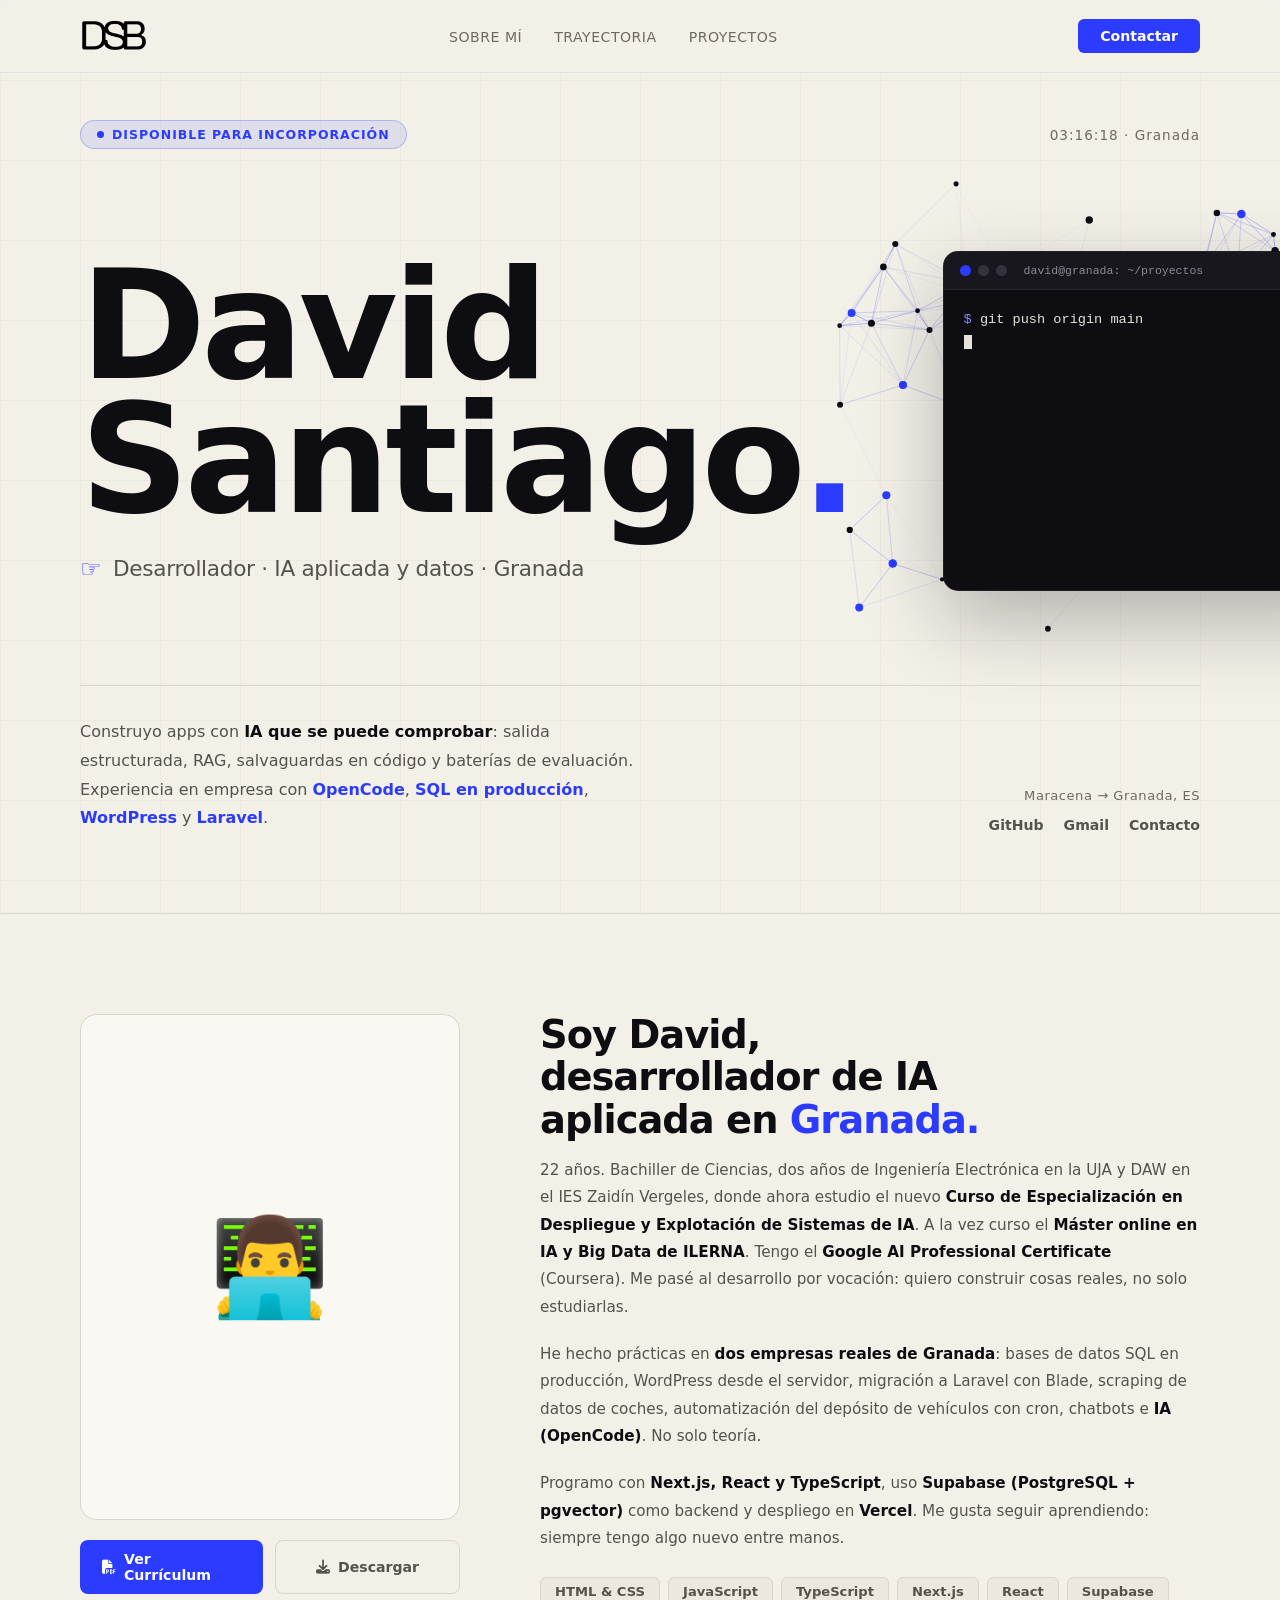
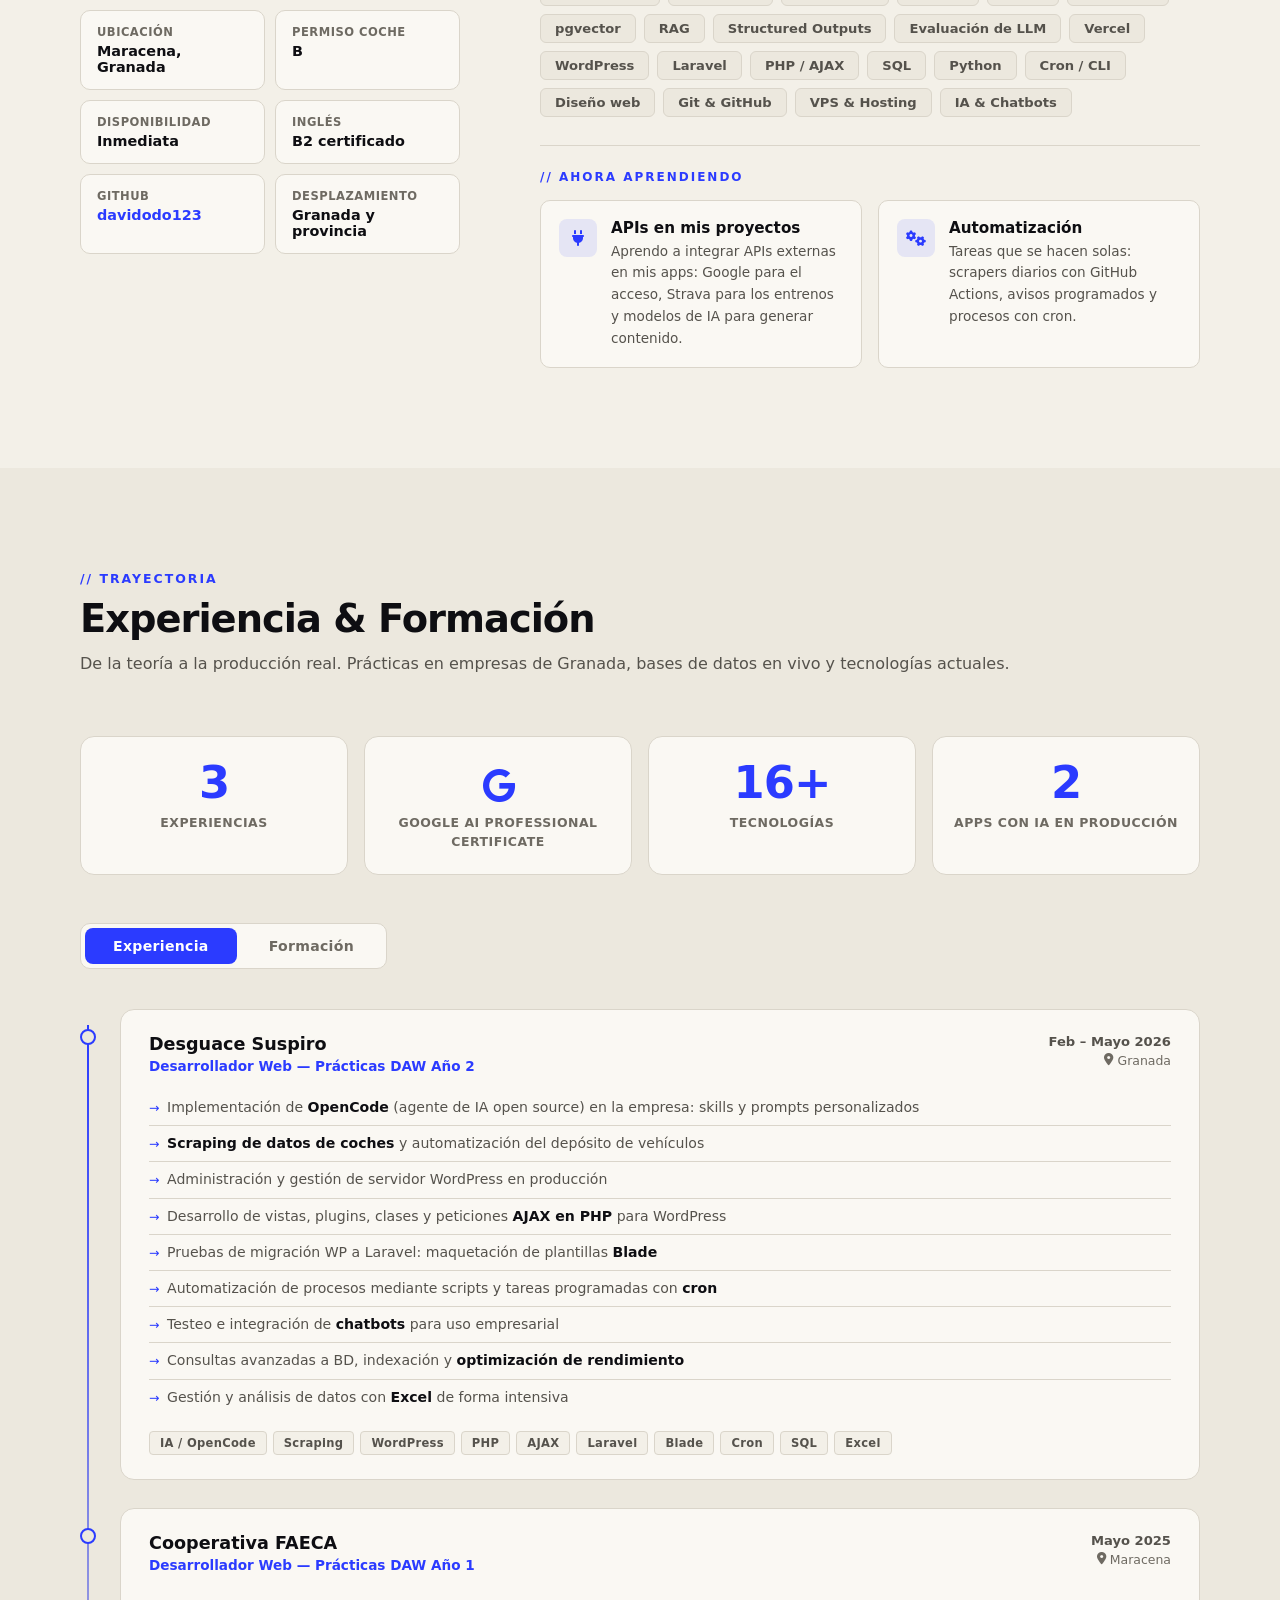
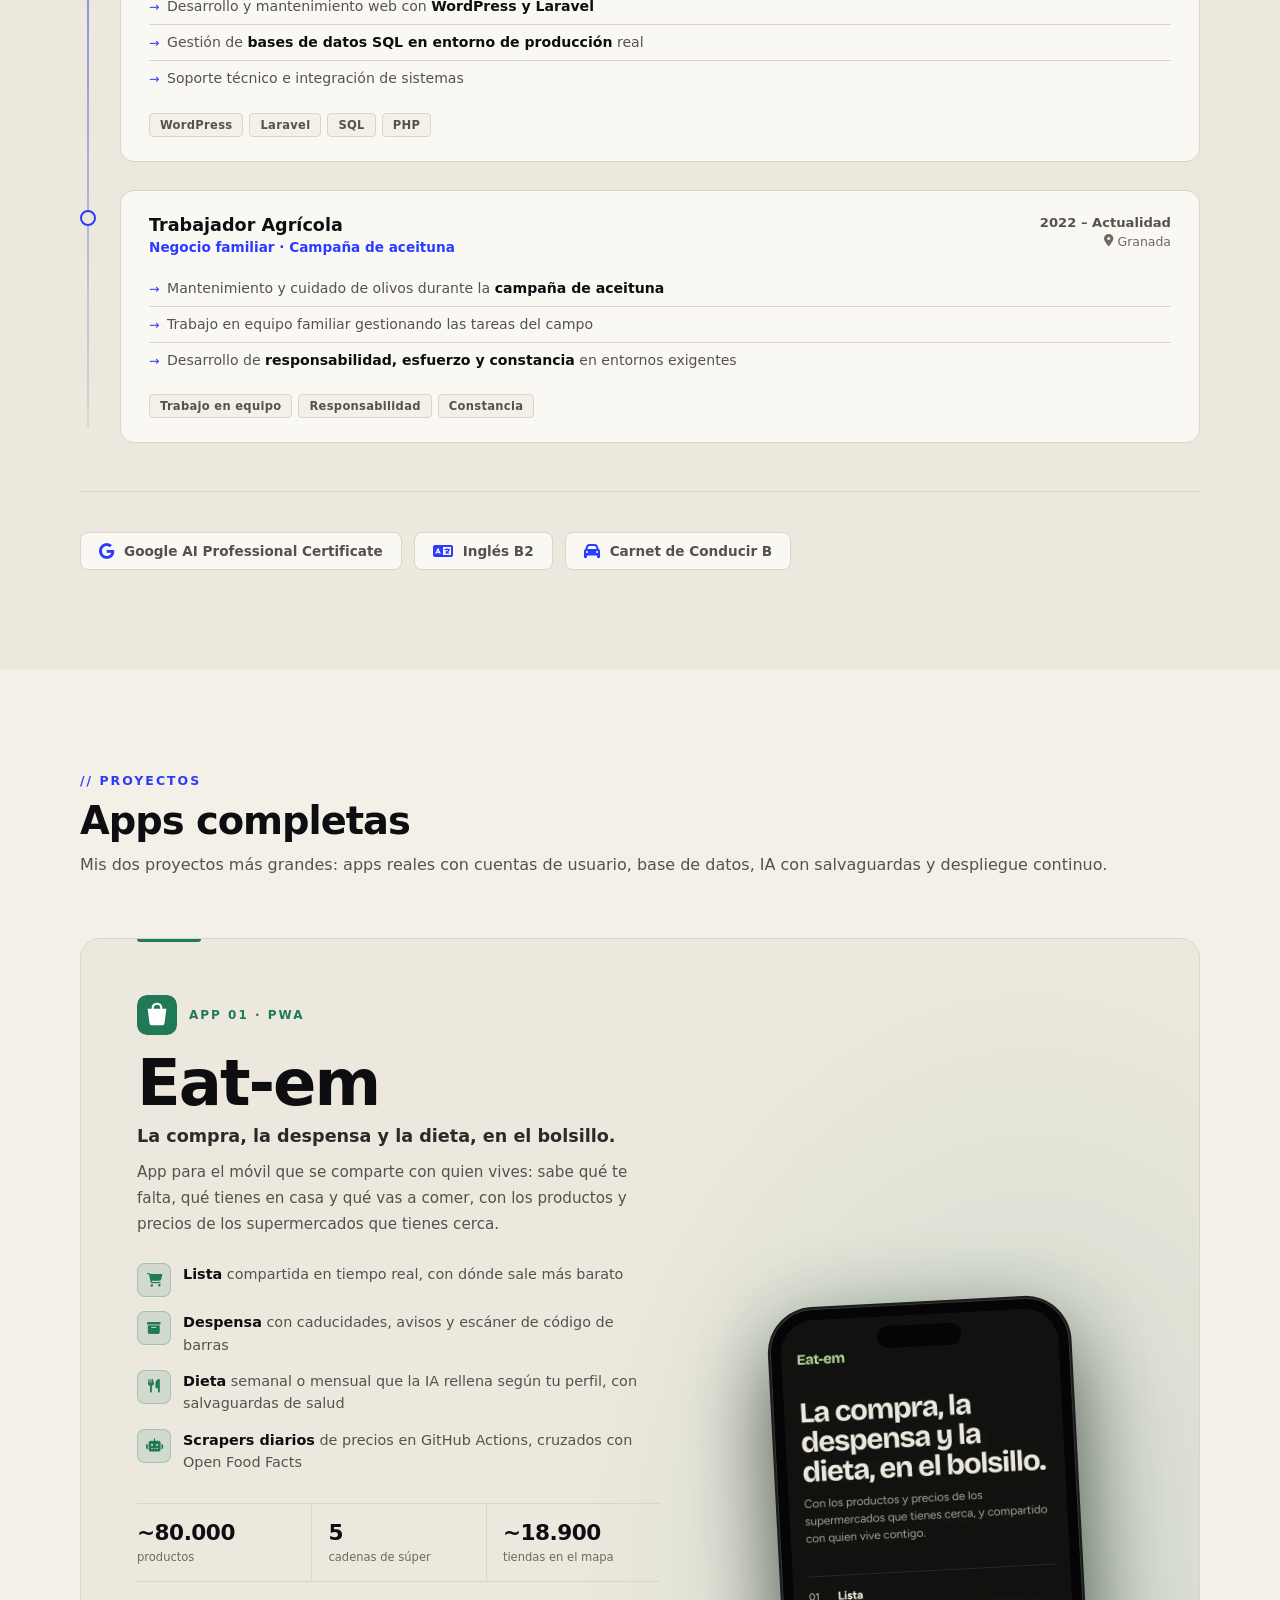
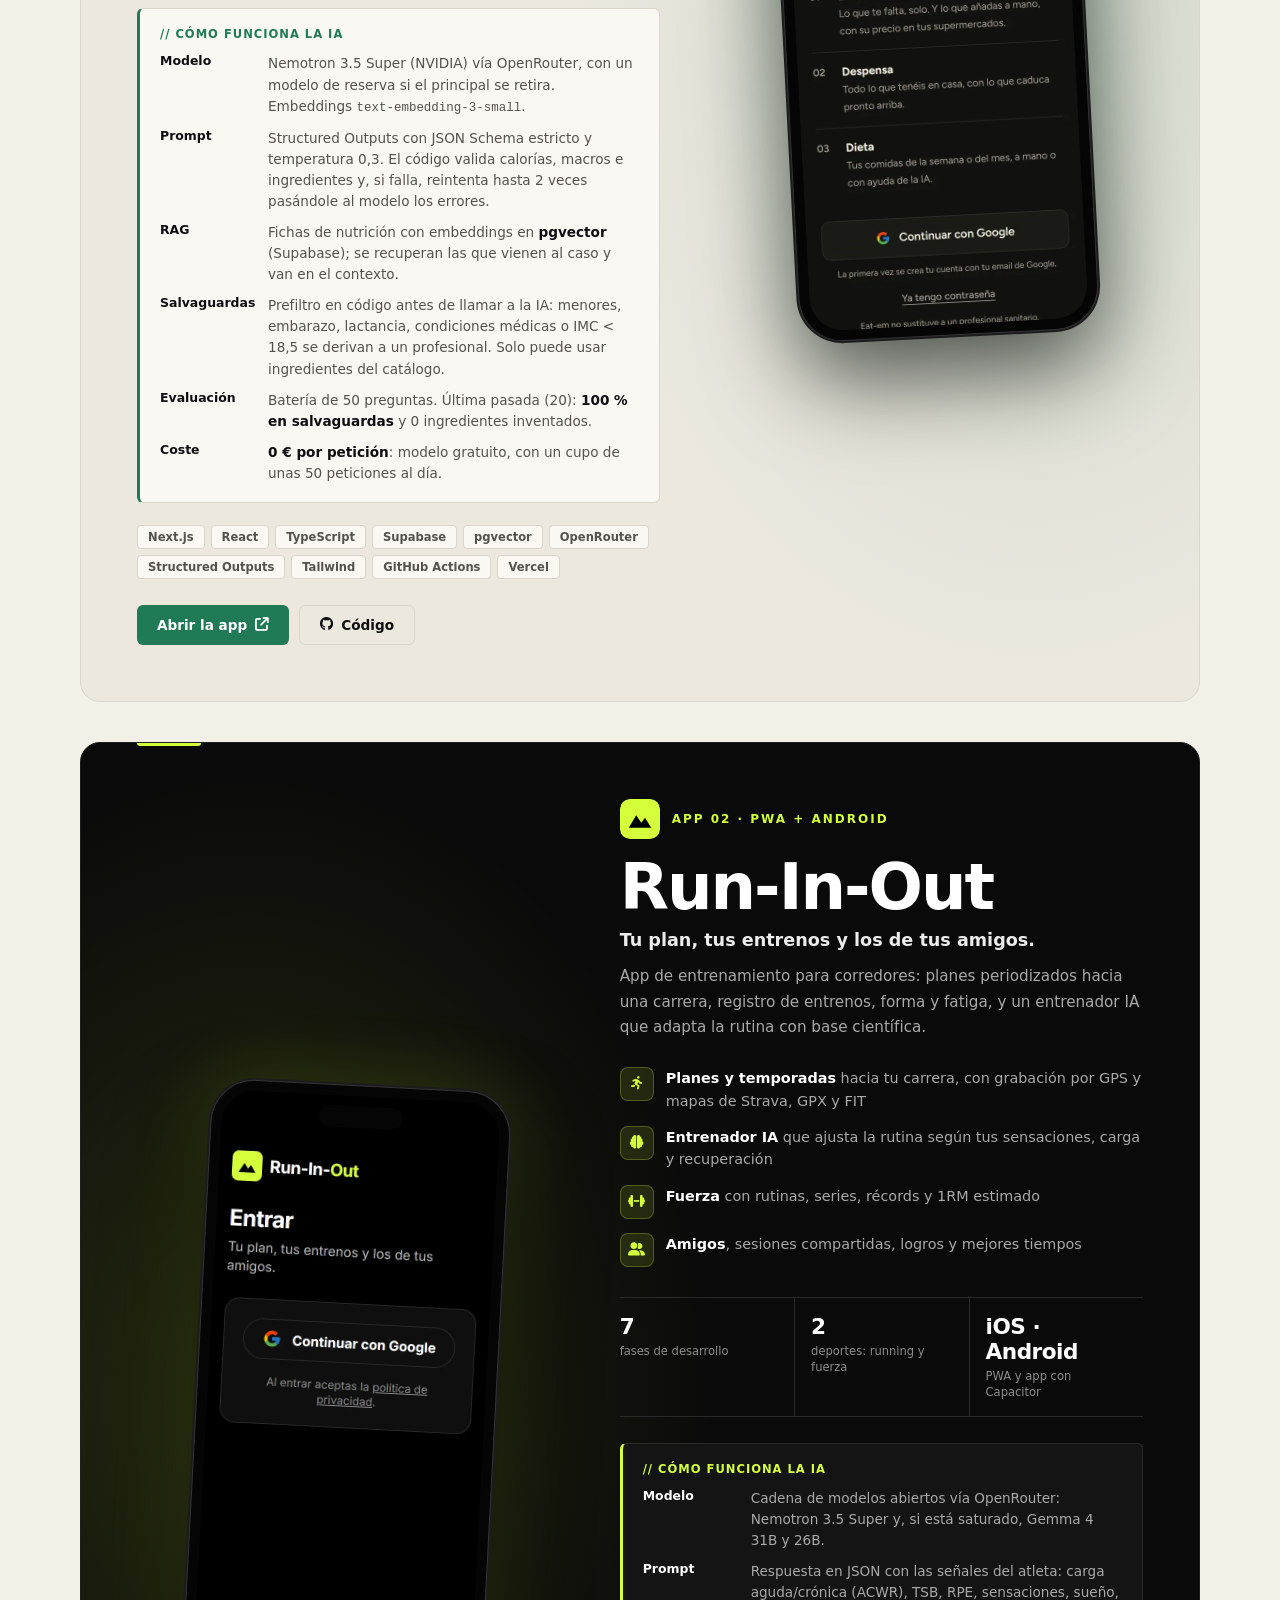
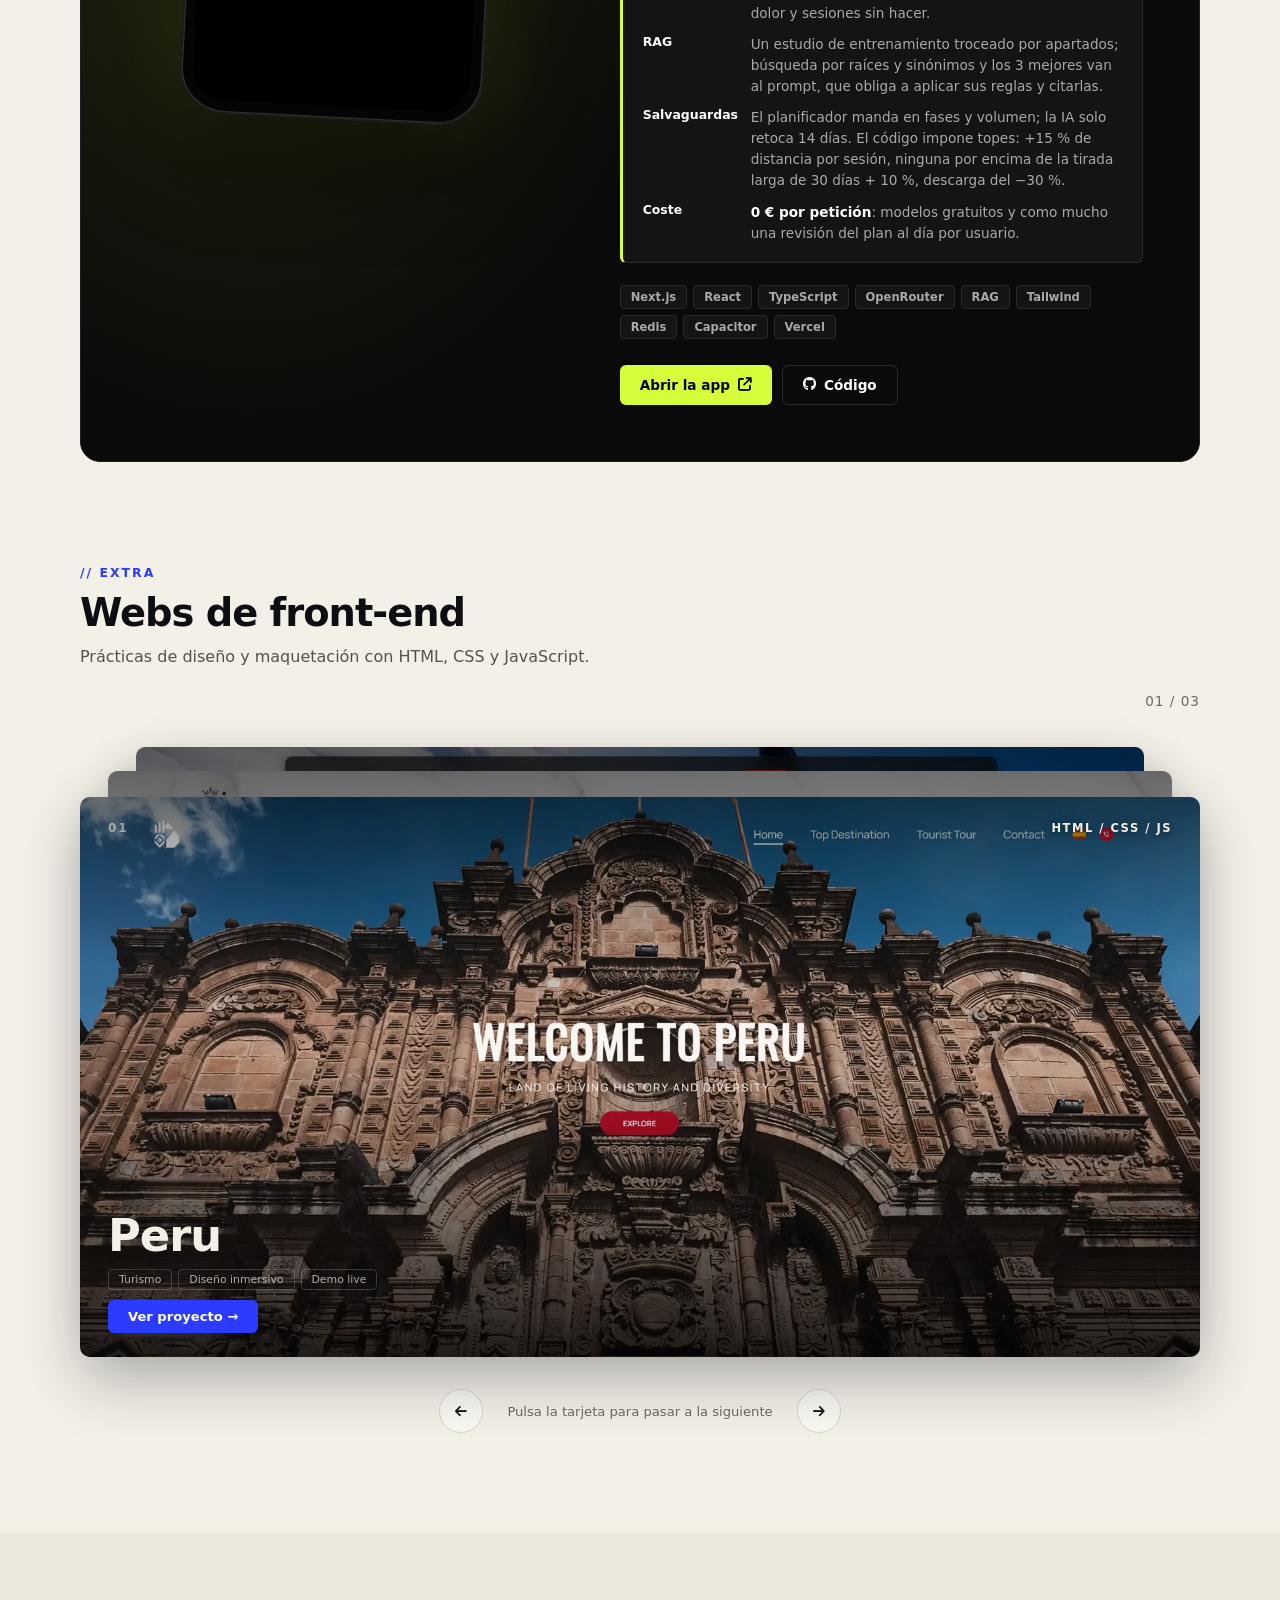
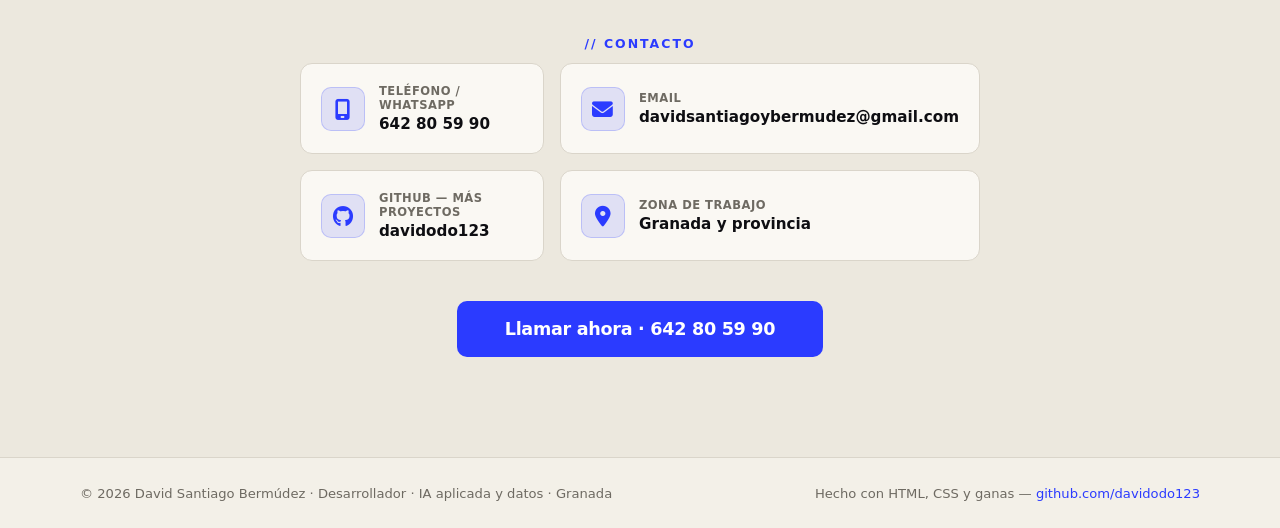
==== commit fde6e222: "Certificado de Google con su nombre y trabajo en Desguace Suspiro Google AI Professional Certificate" ====
--- a/index.html
+++ b/index.html
@@ -114,8 +114,8 @@
     </div>
     <div class="sobre-content" data-reveal data-delay="2">
       <h2>Soy David,<br/>desarrollador de IA<br/>aplicada en <span>Granada.</span></h2>
-      <p>22 años. Bachiller de Ciencias, dos años de Ingeniería Electrónica en la UJA y DAW en el IES Zaidín Vergeles, donde ahora estudio el nuevo <strong style="color:var(--ink)">Curso de Especialización en Despliegue y Explotación de Sistemas de IA</strong>. A la vez curso el <strong style="color:var(--ink)">Máster online en IA y Big Data de ILERNA</strong>. Certificado en <strong style="color:var(--ink)">IA por Google</strong>. Me pasé al desarrollo por vocación: quiero construir cosas reales, no solo estudiarlas.</p>
-      <p>He hecho prácticas en <strong style="color:var(--ink)">dos empresas reales de Granada</strong>: bases de datos SQL en producción, WordPress desde el servidor, migración a Laravel con Blade, automatizaciones con cron, integración de chatbots e <strong style="color:var(--ink)">IA (OpenCode)</strong>. No solo teoría.</p>
+      <p>22 años. Bachiller de Ciencias, dos años de Ingeniería Electrónica en la UJA y DAW en el IES Zaidín Vergeles, donde ahora estudio el nuevo <strong style="color:var(--ink)">Curso de Especialización en Despliegue y Explotación de Sistemas de IA</strong>. A la vez curso el <strong style="color:var(--ink)">Máster online en IA y Big Data de ILERNA</strong>. Tengo el <strong style="color:var(--ink)">Google AI Professional Certificate</strong> (Coursera). Me pasé al desarrollo por vocación: quiero construir cosas reales, no solo estudiarlas.</p>
+      <p>He hecho prácticas en <strong style="color:var(--ink)">dos empresas reales de Granada</strong>: bases de datos SQL en producción, WordPress desde el servidor, migración a Laravel con Blade, scraping de datos de coches, automatización del depósito de vehículos con cron, chatbots e <strong style="color:var(--ink)">IA (OpenCode)</strong>. No solo teoría.</p>
       <p>Programo con <strong style="color:var(--ink)">Next.js, React y TypeScript</strong>, uso <strong style="color:var(--ink)">Supabase (PostgreSQL + pgvector)</strong> como backend y despliego en <strong style="color:var(--ink)">Vercel</strong>. Me gusta seguir aprendiendo: siempre tengo algo nuevo entre manos.</p>
       <div class="skills-list">
         <span class="skill-pill">HTML & CSS</span>
@@ -178,7 +178,7 @@
     </div>
     <div class="tray-stat">
       <span class="tray-stat-num"><i class="fa-brands fa-google" style="font-size:0.75em"></i></span>
-      <span class="tray-stat-label">IA Certificado Google</span>
+      <span class="tray-stat-label">Google AI Professional Certificate</span>
     </div>
     <div class="tray-stat">
       <span class="tray-stat-num">16+</span>
@@ -215,6 +215,7 @@
           </div>
           <ul class="tray-bullets">
             <li>Implementación de <strong>OpenCode</strong> (agente de IA open source) en la empresa: skills y prompts personalizados</li>
+            <li><strong>Scraping de datos de coches</strong> y automatización del depósito de vehículos</li>
             <li>Administración y gestión de servidor WordPress en producción</li>
             <li>Desarrollo de vistas, plugins, clases y peticiones <strong>AJAX en PHP</strong> para WordPress</li>
             <li>Pruebas de migración WP a Laravel: maquetación de plantillas <strong>Blade</strong></li>
@@ -224,7 +225,7 @@
             <li>Gestión y análisis de datos con <strong>Excel</strong> de forma intensiva</li>
           </ul>
           <div class="tray-tags">
-            <span>IA / OpenCode</span><span>WordPress</span><span>PHP</span><span>AJAX</span><span>Laravel</span><span>Blade</span><span>Cron</span><span>SQL</span><span>Excel</span>
+            <span>IA / OpenCode</span><span>Scraping</span><span>WordPress</span><span>PHP</span><span>AJAX</span><span>Laravel</span><span>Blade</span><span>Cron</span><span>SQL</span><span>Excel</span>
           </div>
         </div>
       </div>
@@ -405,7 +406,7 @@
   <div class="certs-row" data-reveal>
     <div class="cert-badge">
       <i class="fa-brands fa-google"></i>
-      <span>IA Certificado Google</span>
+      <span>Google AI Professional Certificate</span>
     </div>
     <div class="cert-badge">
       <i class="fa-solid fa-language"></i>
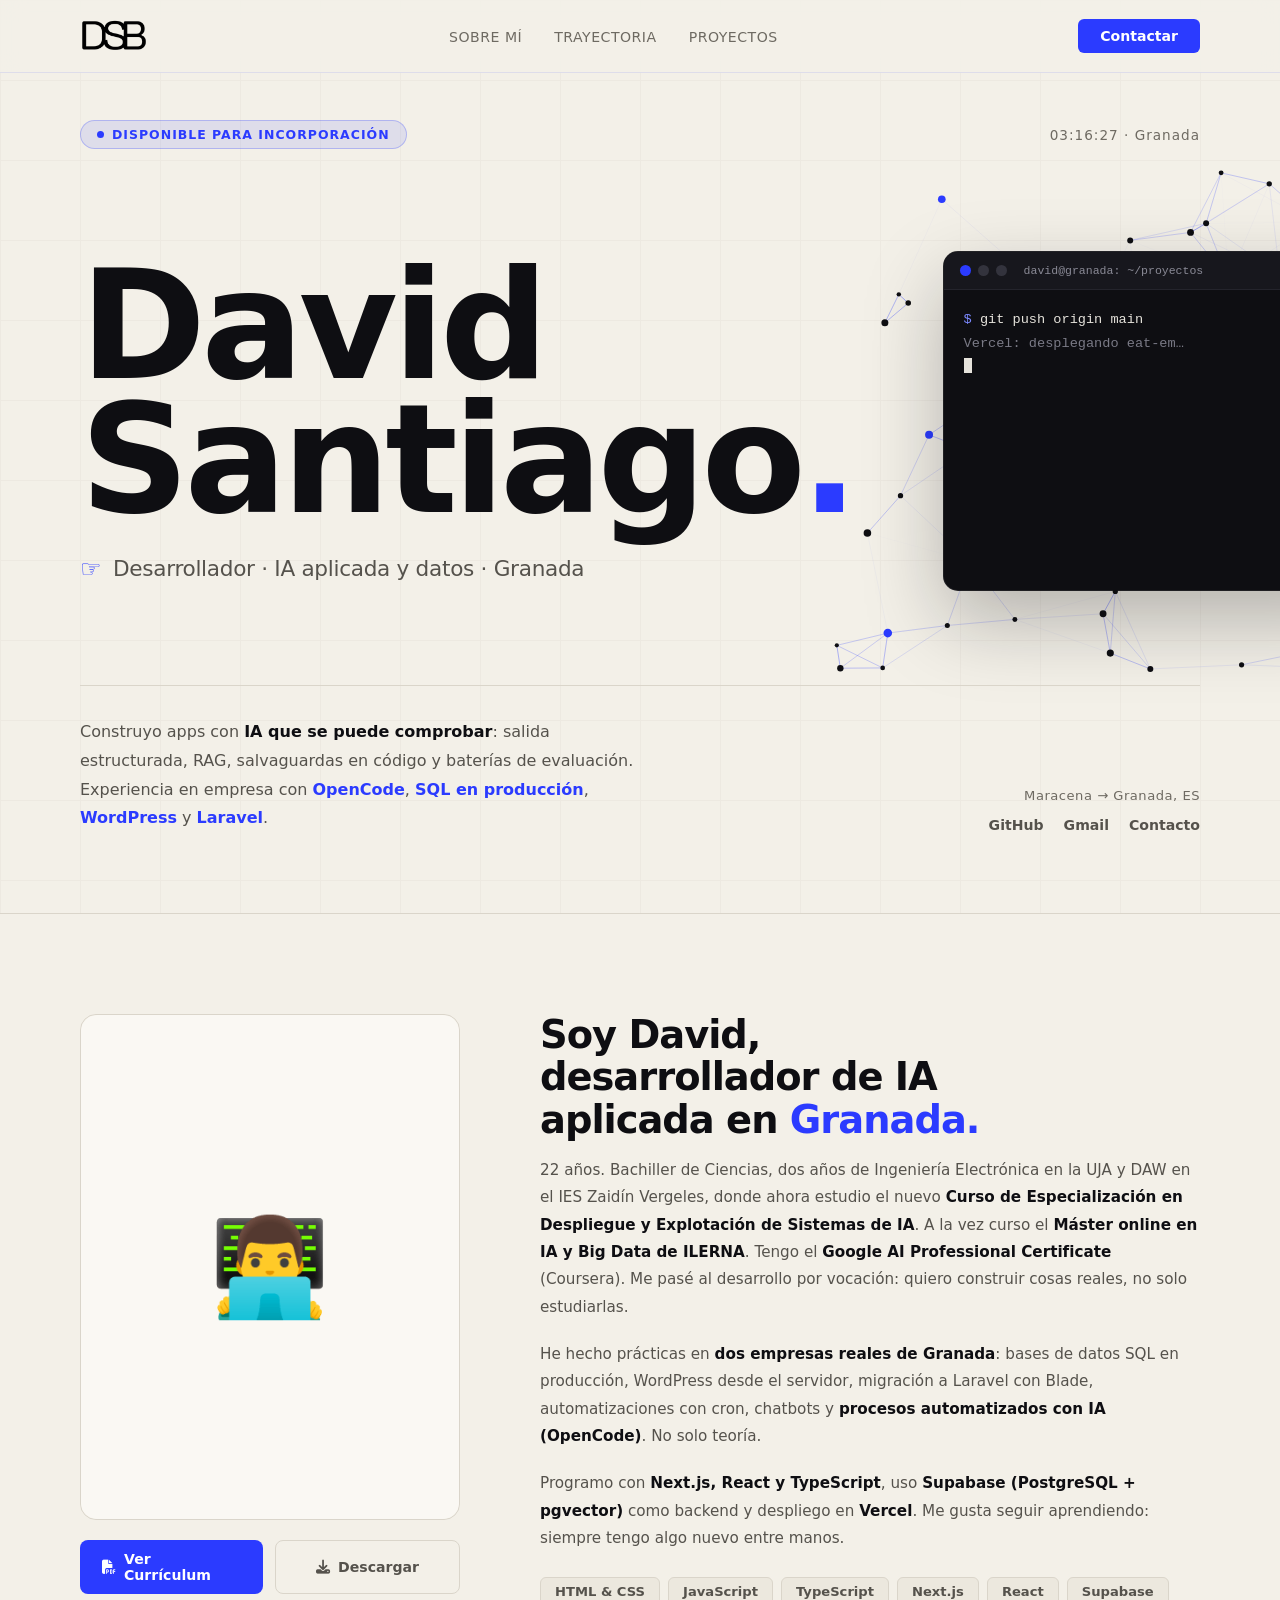
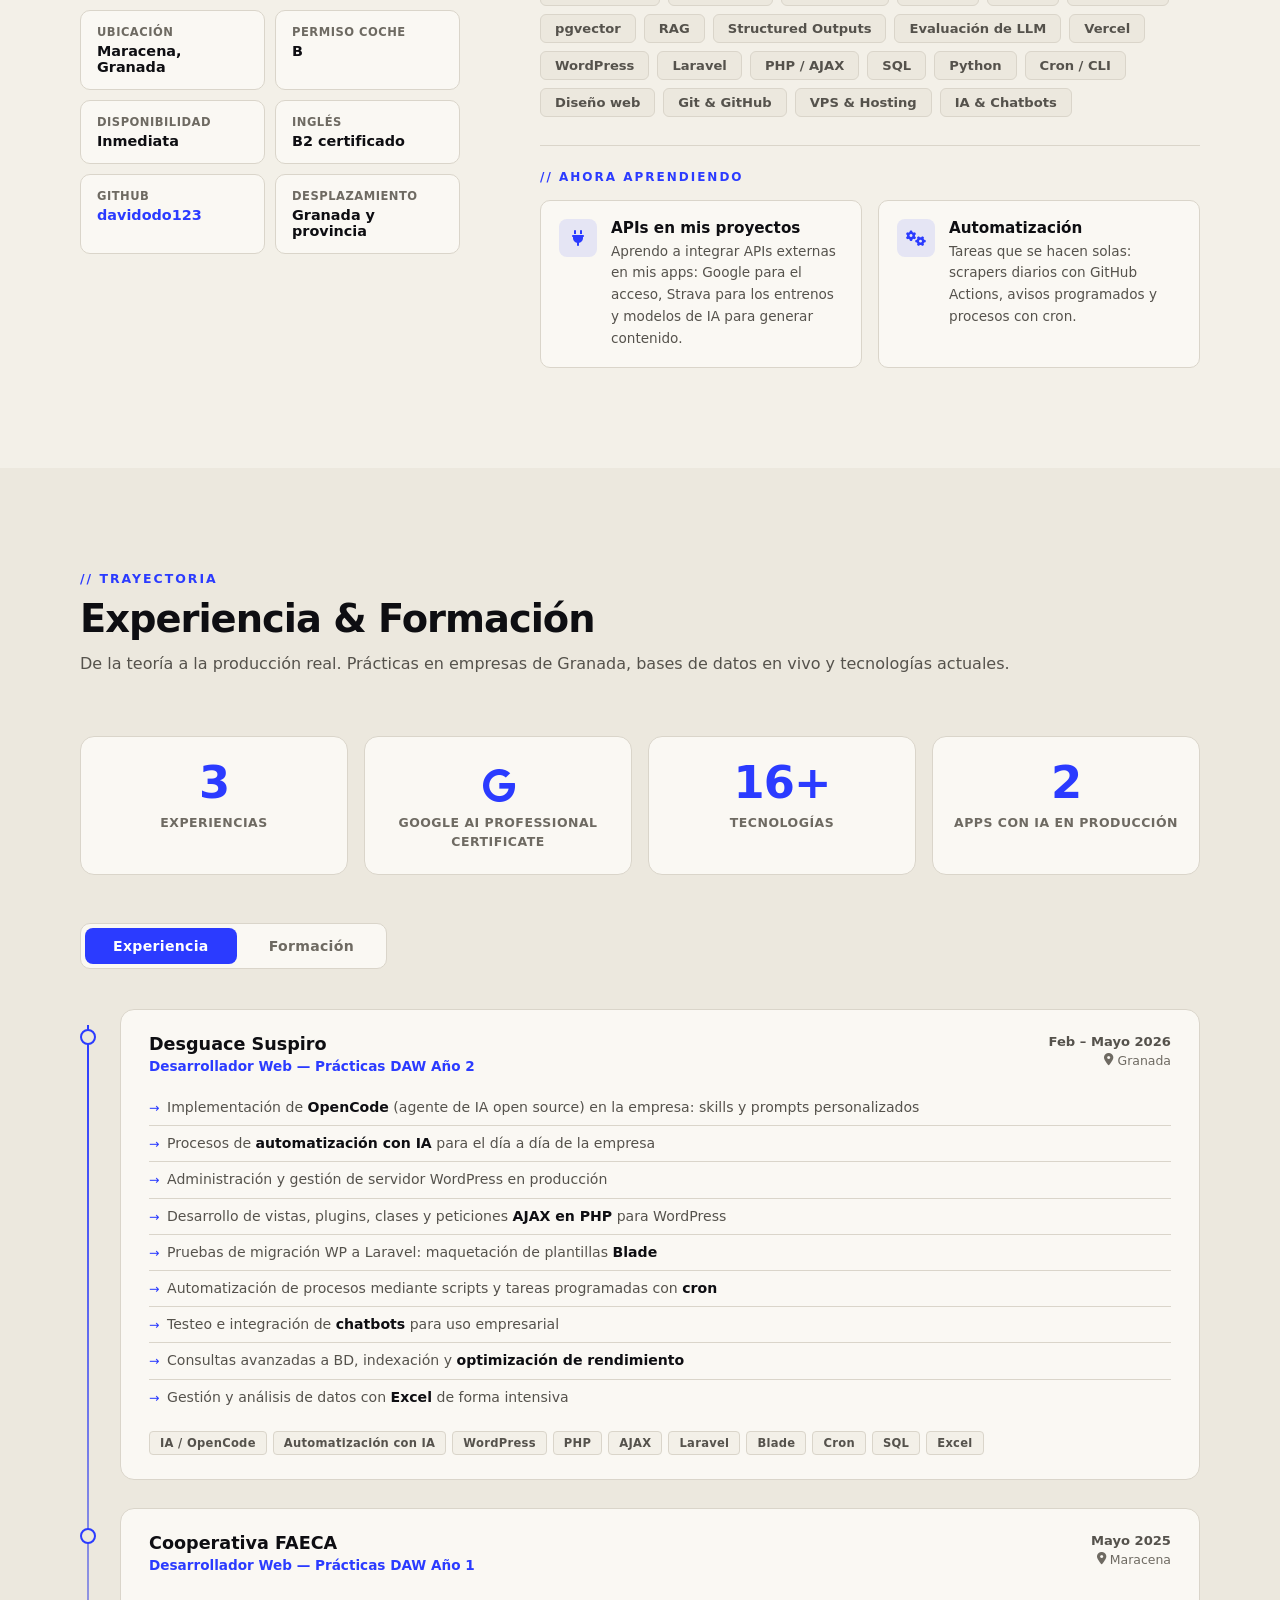
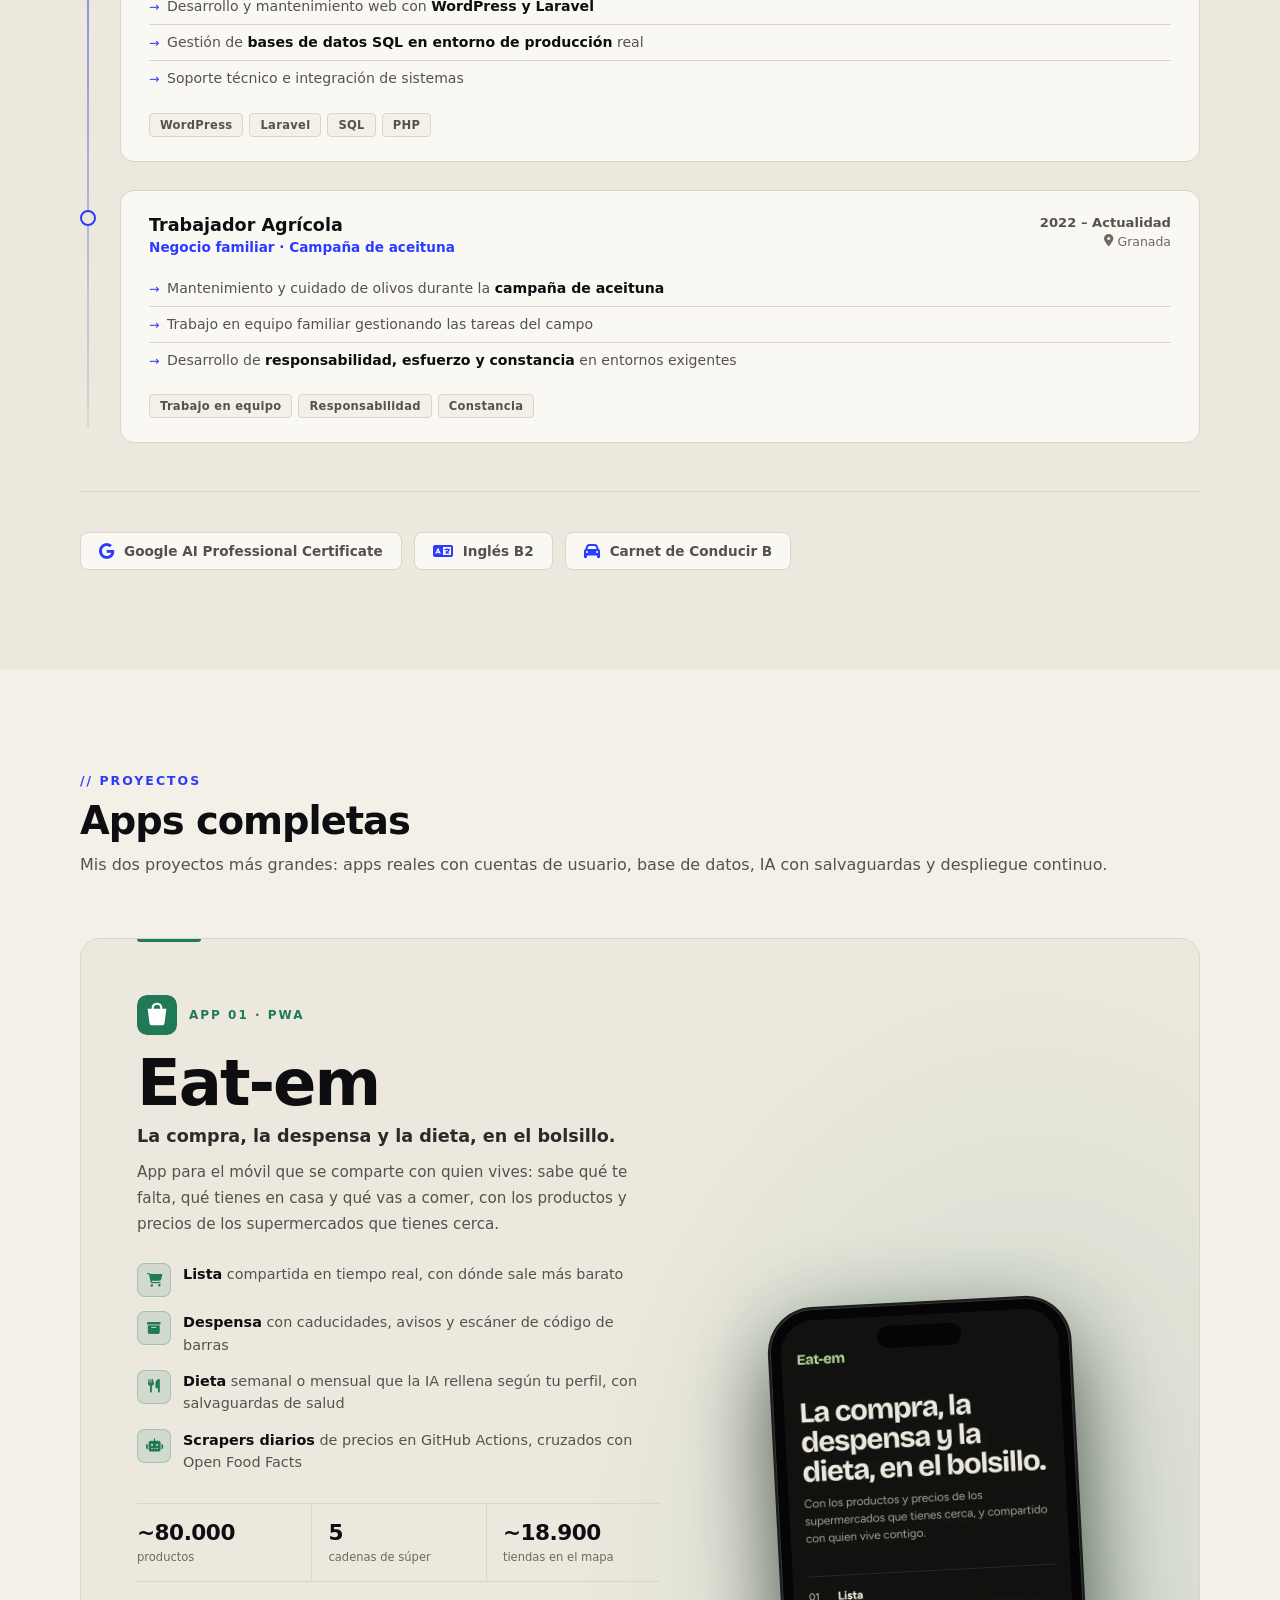
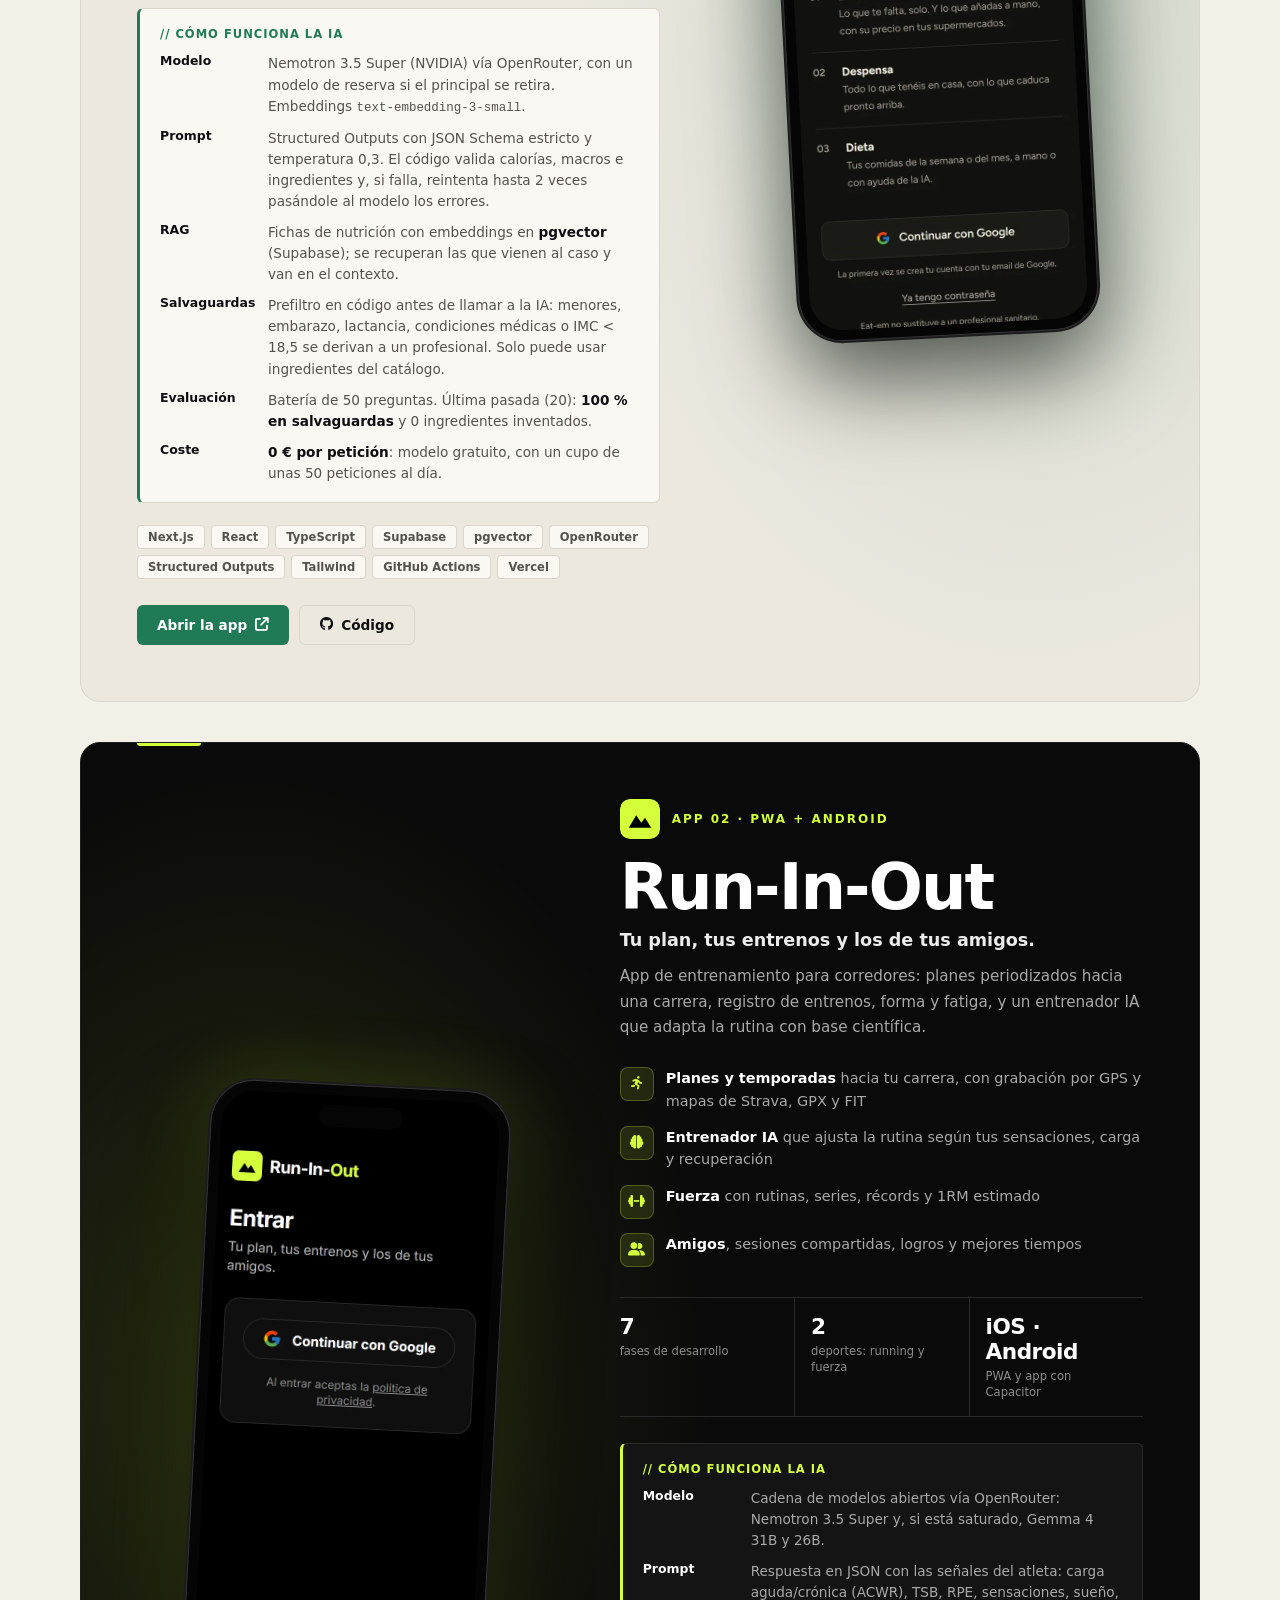
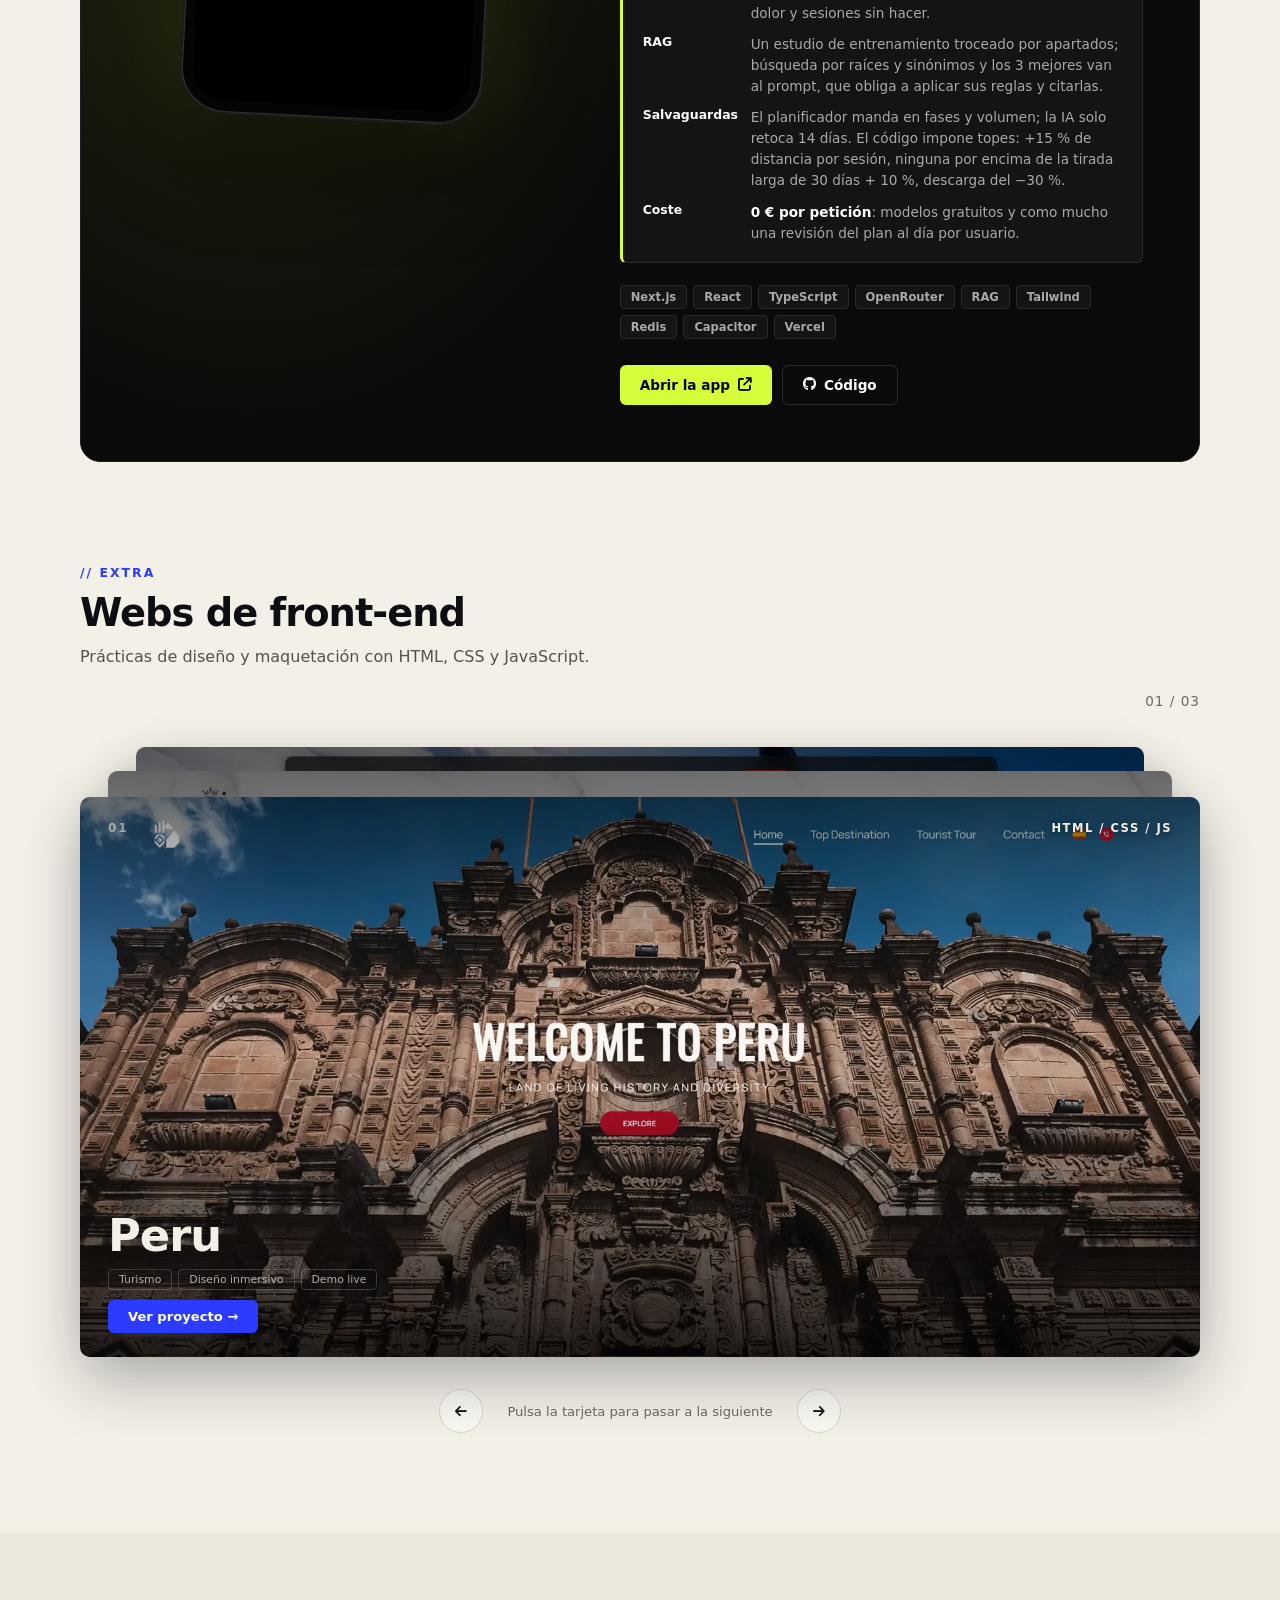
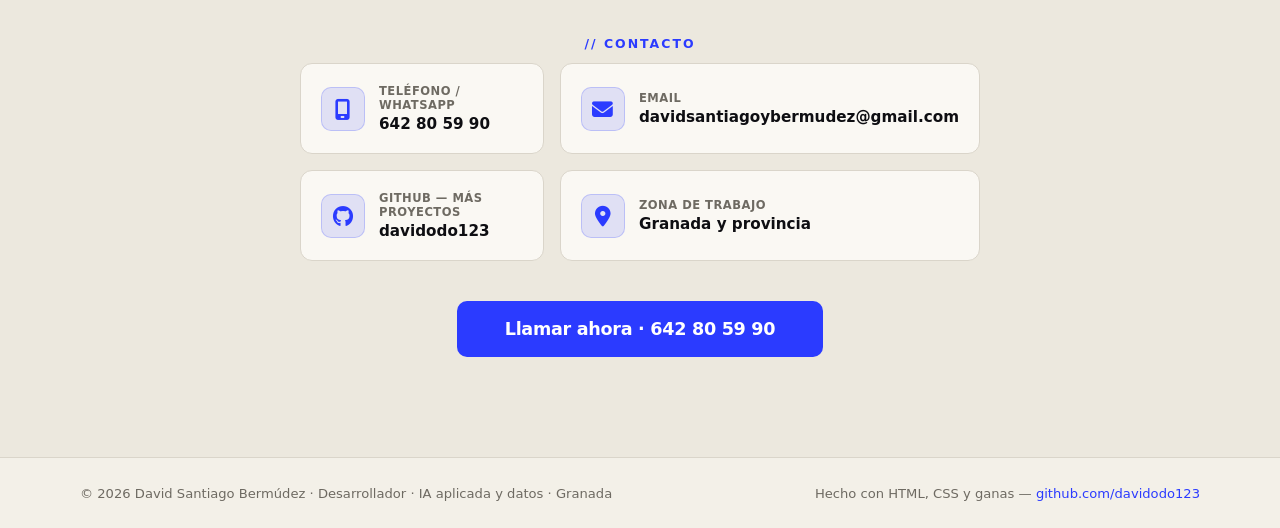
==== commit 40d51dbb: "Desguace Suspiro: automatización con IA; CV con inglés B2 Co-Authored-By: Claude Opus 5.5 <noreply@a" ====
--- a/index.html
+++ b/index.html
@@ -115,7 +115,7 @@
     <div class="sobre-content" data-reveal data-delay="2">
       <h2>Soy David,<br/>desarrollador de IA<br/>aplicada en <span>Granada.</span></h2>
       <p>22 años. Bachiller de Ciencias, dos años de Ingeniería Electrónica en la UJA y DAW en el IES Zaidín Vergeles, donde ahora estudio el nuevo <strong style="color:var(--ink)">Curso de Especialización en Despliegue y Explotación de Sistemas de IA</strong>. A la vez curso el <strong style="color:var(--ink)">Máster online en IA y Big Data de ILERNA</strong>. Tengo el <strong style="color:var(--ink)">Google AI Professional Certificate</strong> (Coursera). Me pasé al desarrollo por vocación: quiero construir cosas reales, no solo estudiarlas.</p>
-      <p>He hecho prácticas en <strong style="color:var(--ink)">dos empresas reales de Granada</strong>: bases de datos SQL en producción, WordPress desde el servidor, migración a Laravel con Blade, scraping de datos de coches, automatización del depósito de vehículos con cron, chatbots e <strong style="color:var(--ink)">IA (OpenCode)</strong>. No solo teoría.</p>
+      <p>He hecho prácticas en <strong style="color:var(--ink)">dos empresas reales de Granada</strong>: bases de datos SQL en producción, WordPress desde el servidor, migración a Laravel con Blade, automatizaciones con cron, chatbots y <strong style="color:var(--ink)">procesos automatizados con IA (OpenCode)</strong>. No solo teoría.</p>
       <p>Programo con <strong style="color:var(--ink)">Next.js, React y TypeScript</strong>, uso <strong style="color:var(--ink)">Supabase (PostgreSQL + pgvector)</strong> como backend y despliego en <strong style="color:var(--ink)">Vercel</strong>. Me gusta seguir aprendiendo: siempre tengo algo nuevo entre manos.</p>
       <div class="skills-list">
         <span class="skill-pill">HTML & CSS</span>
@@ -215,7 +215,7 @@
           </div>
           <ul class="tray-bullets">
             <li>Implementación de <strong>OpenCode</strong> (agente de IA open source) en la empresa: skills y prompts personalizados</li>
-            <li><strong>Scraping de datos de coches</strong> y automatización del depósito de vehículos</li>
+            <li>Procesos de <strong>automatización con IA</strong> para el día a día de la empresa</li>
             <li>Administración y gestión de servidor WordPress en producción</li>
             <li>Desarrollo de vistas, plugins, clases y peticiones <strong>AJAX en PHP</strong> para WordPress</li>
             <li>Pruebas de migración WP a Laravel: maquetación de plantillas <strong>Blade</strong></li>
@@ -225,7 +225,7 @@
             <li>Gestión y análisis de datos con <strong>Excel</strong> de forma intensiva</li>
           </ul>
           <div class="tray-tags">
-            <span>IA / OpenCode</span><span>Scraping</span><span>WordPress</span><span>PHP</span><span>AJAX</span><span>Laravel</span><span>Blade</span><span>Cron</span><span>SQL</span><span>Excel</span>
+            <span>IA / OpenCode</span><span>Automatización con IA</span><span>WordPress</span><span>PHP</span><span>AJAX</span><span>Laravel</span><span>Blade</span><span>Cron</span><span>SQL</span><span>Excel</span>
           </div>
         </div>
       </div>
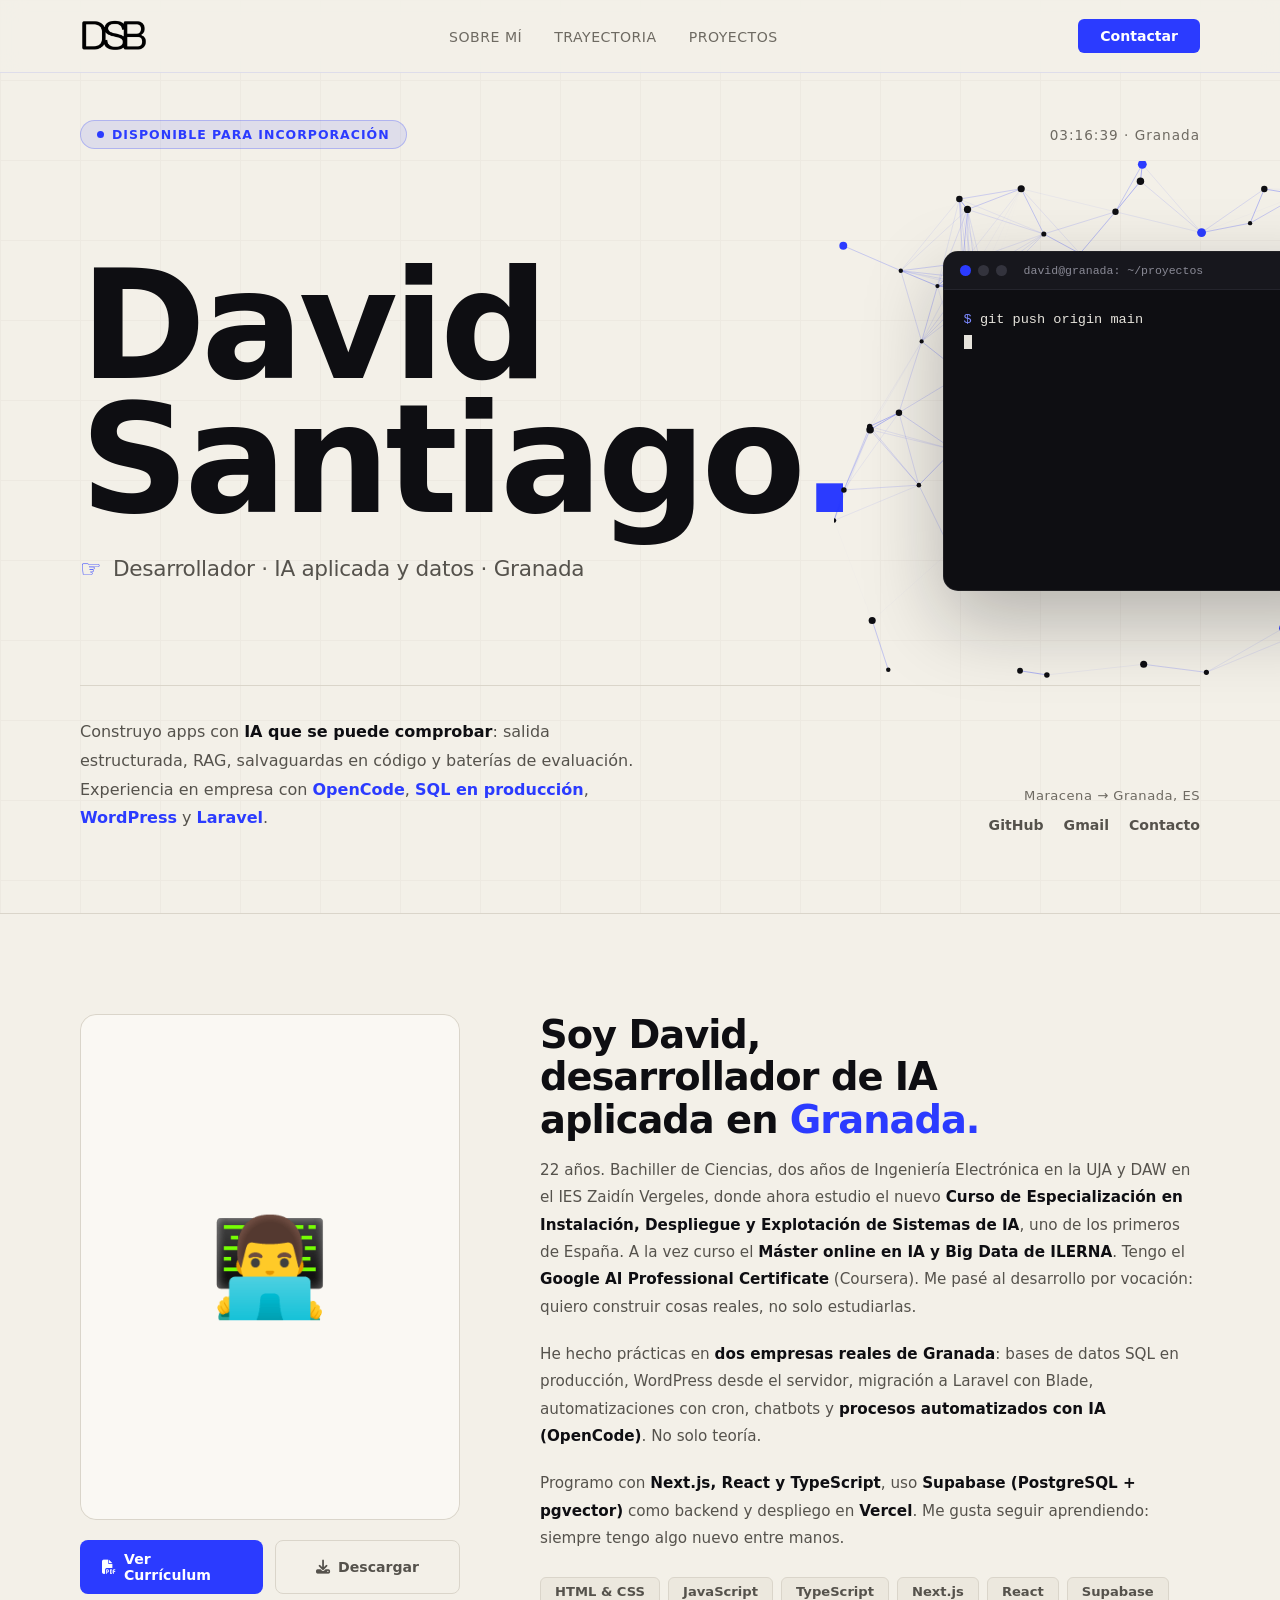
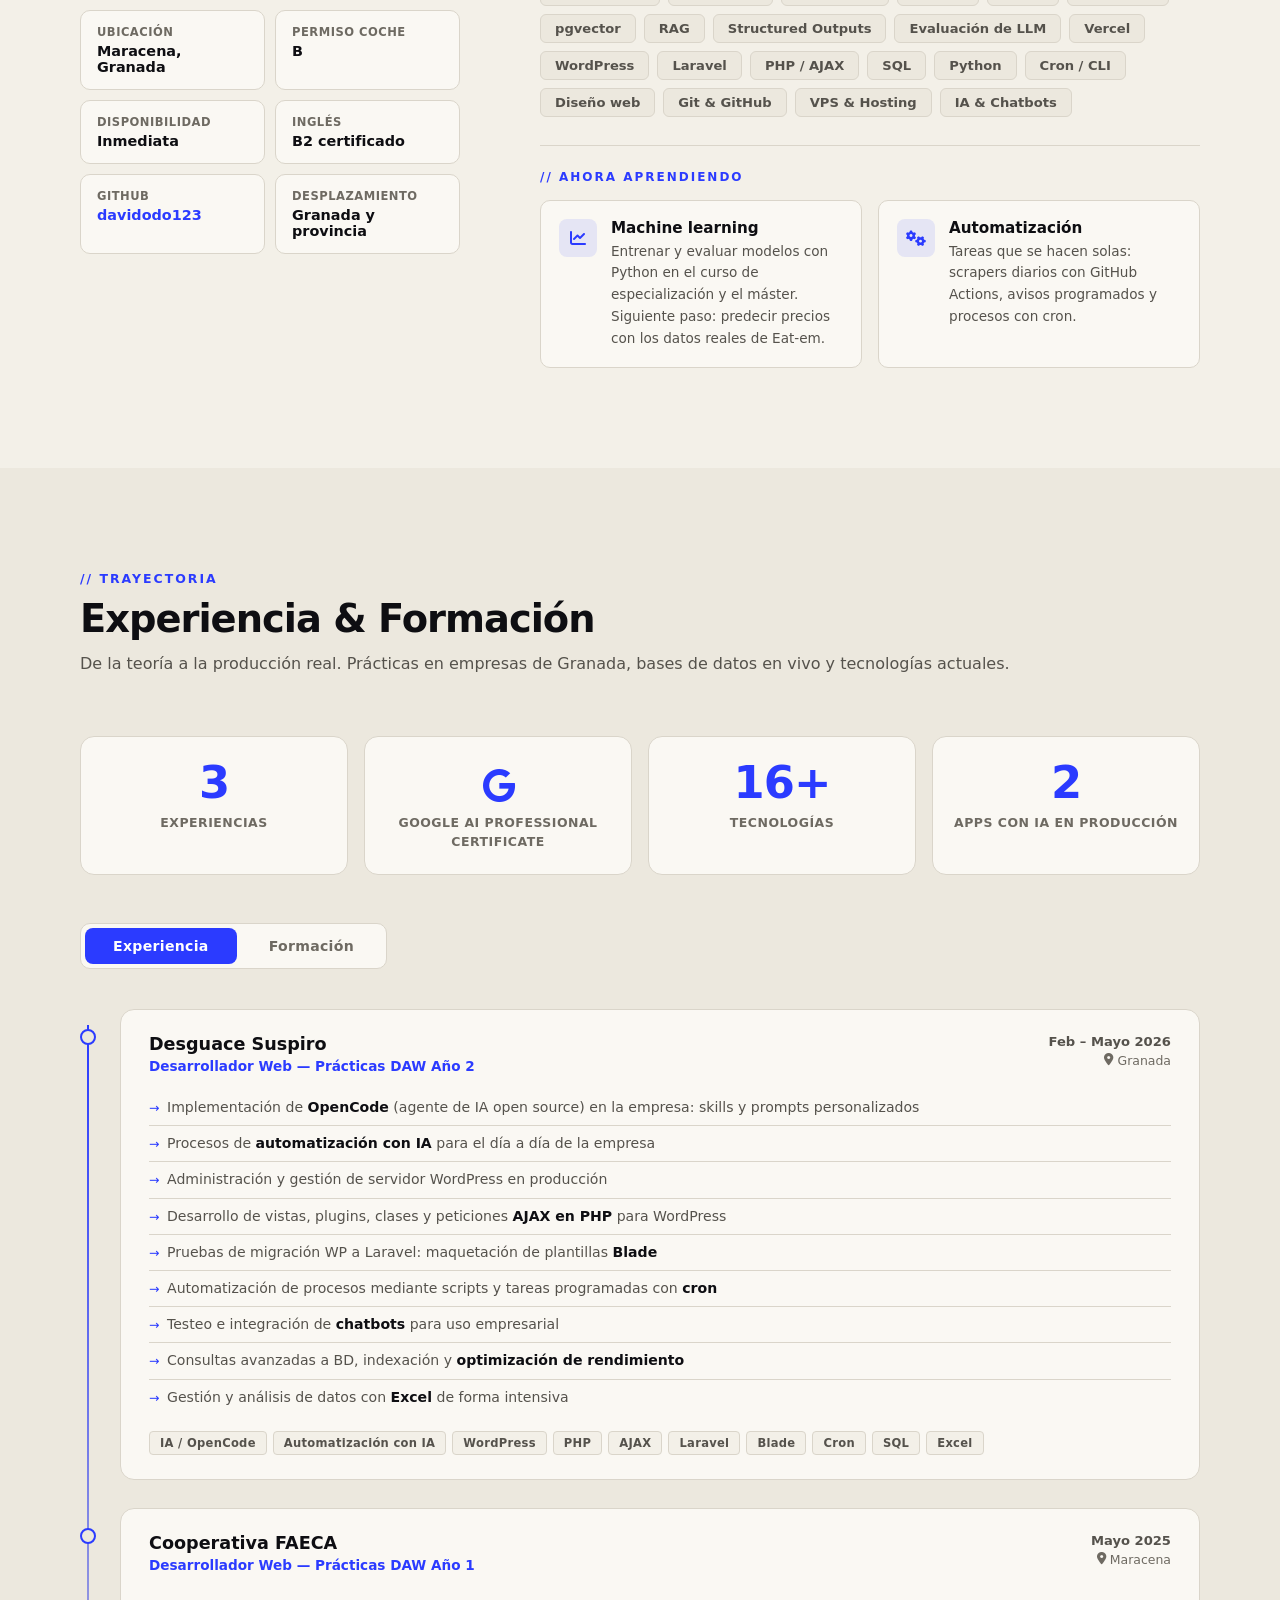
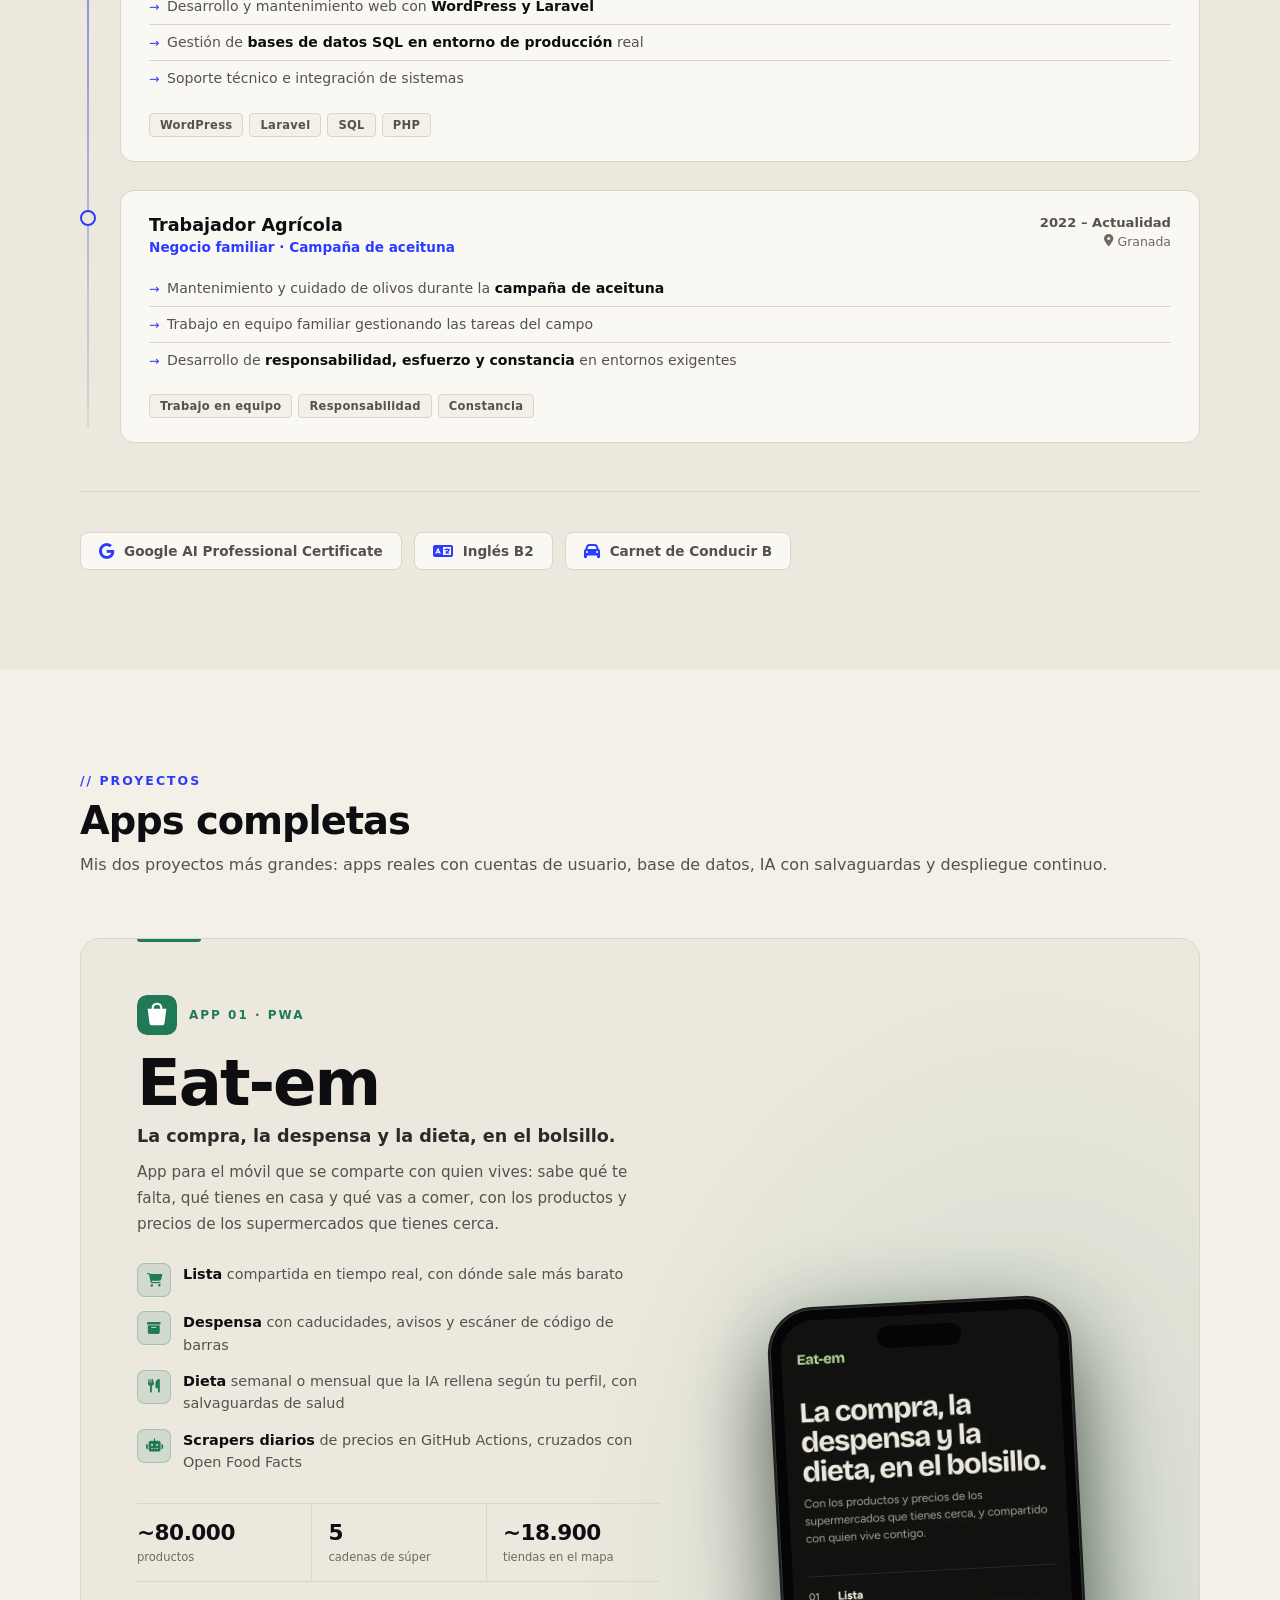
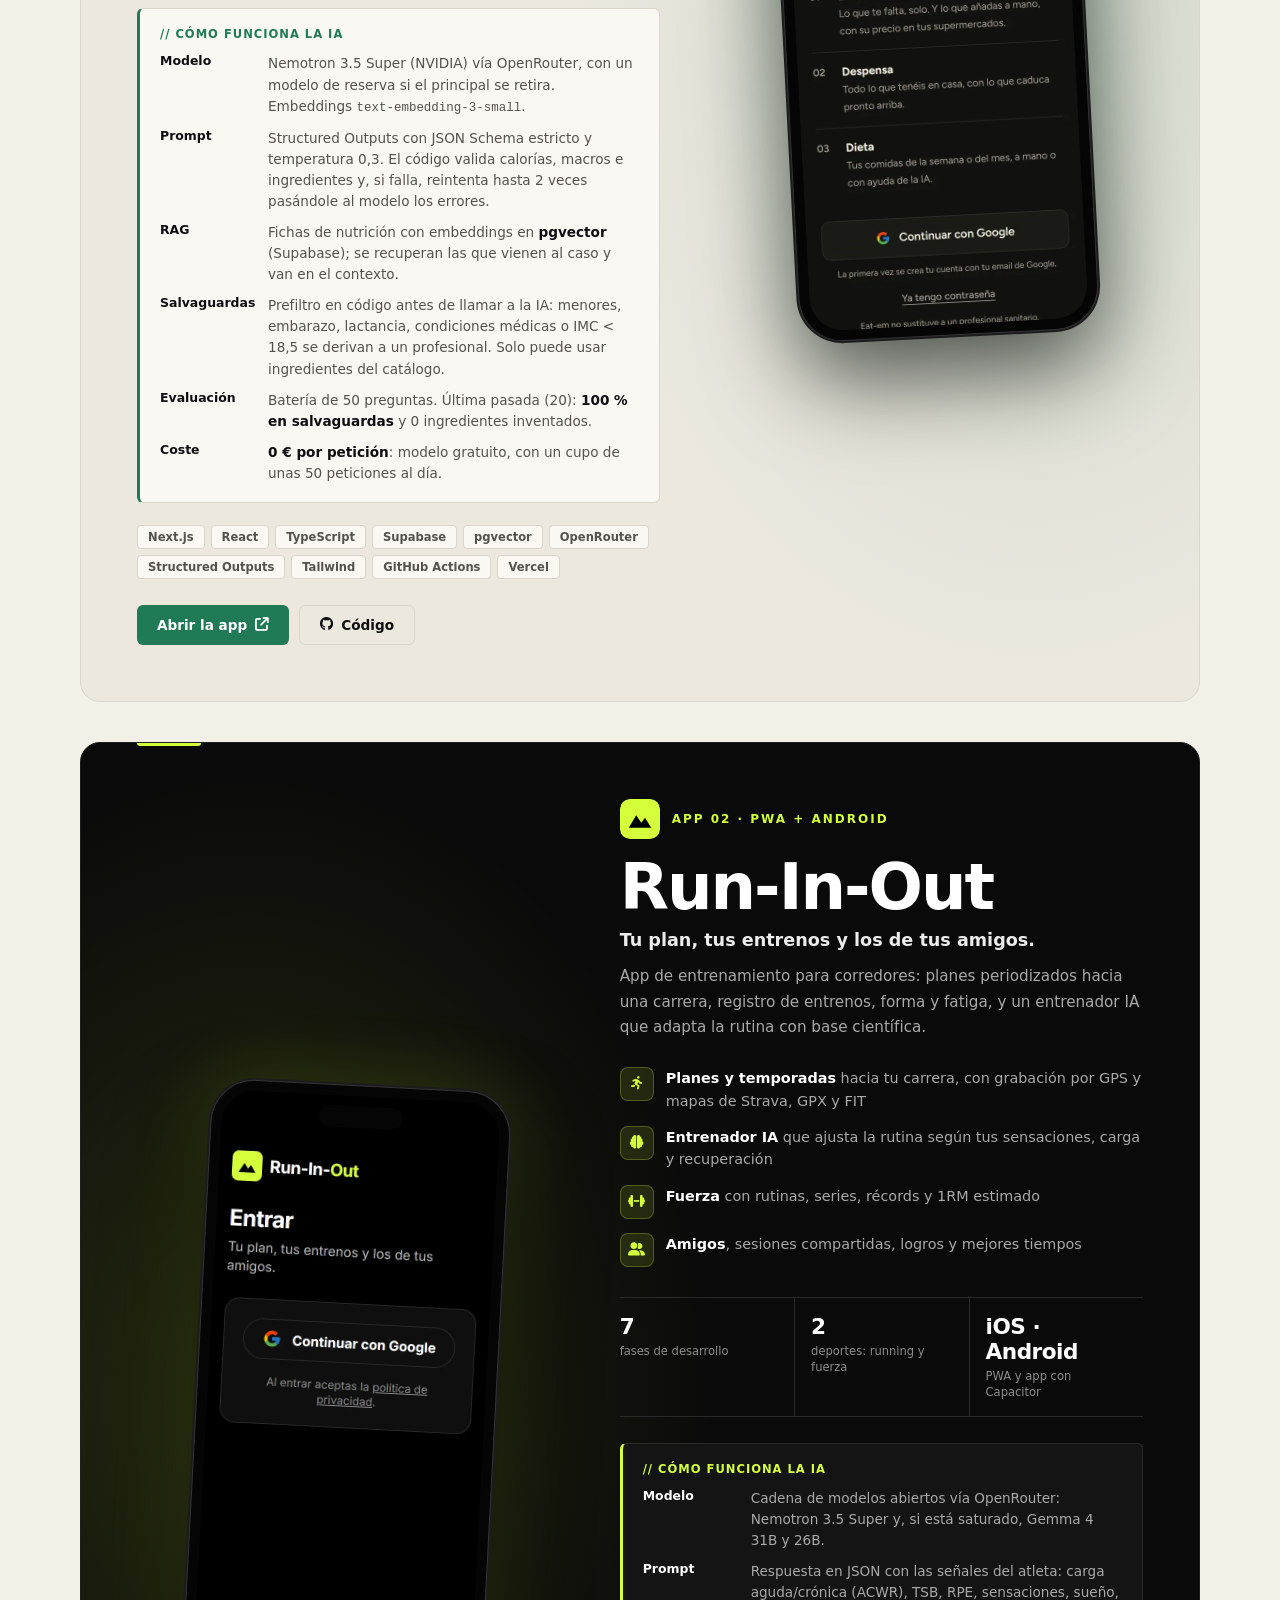
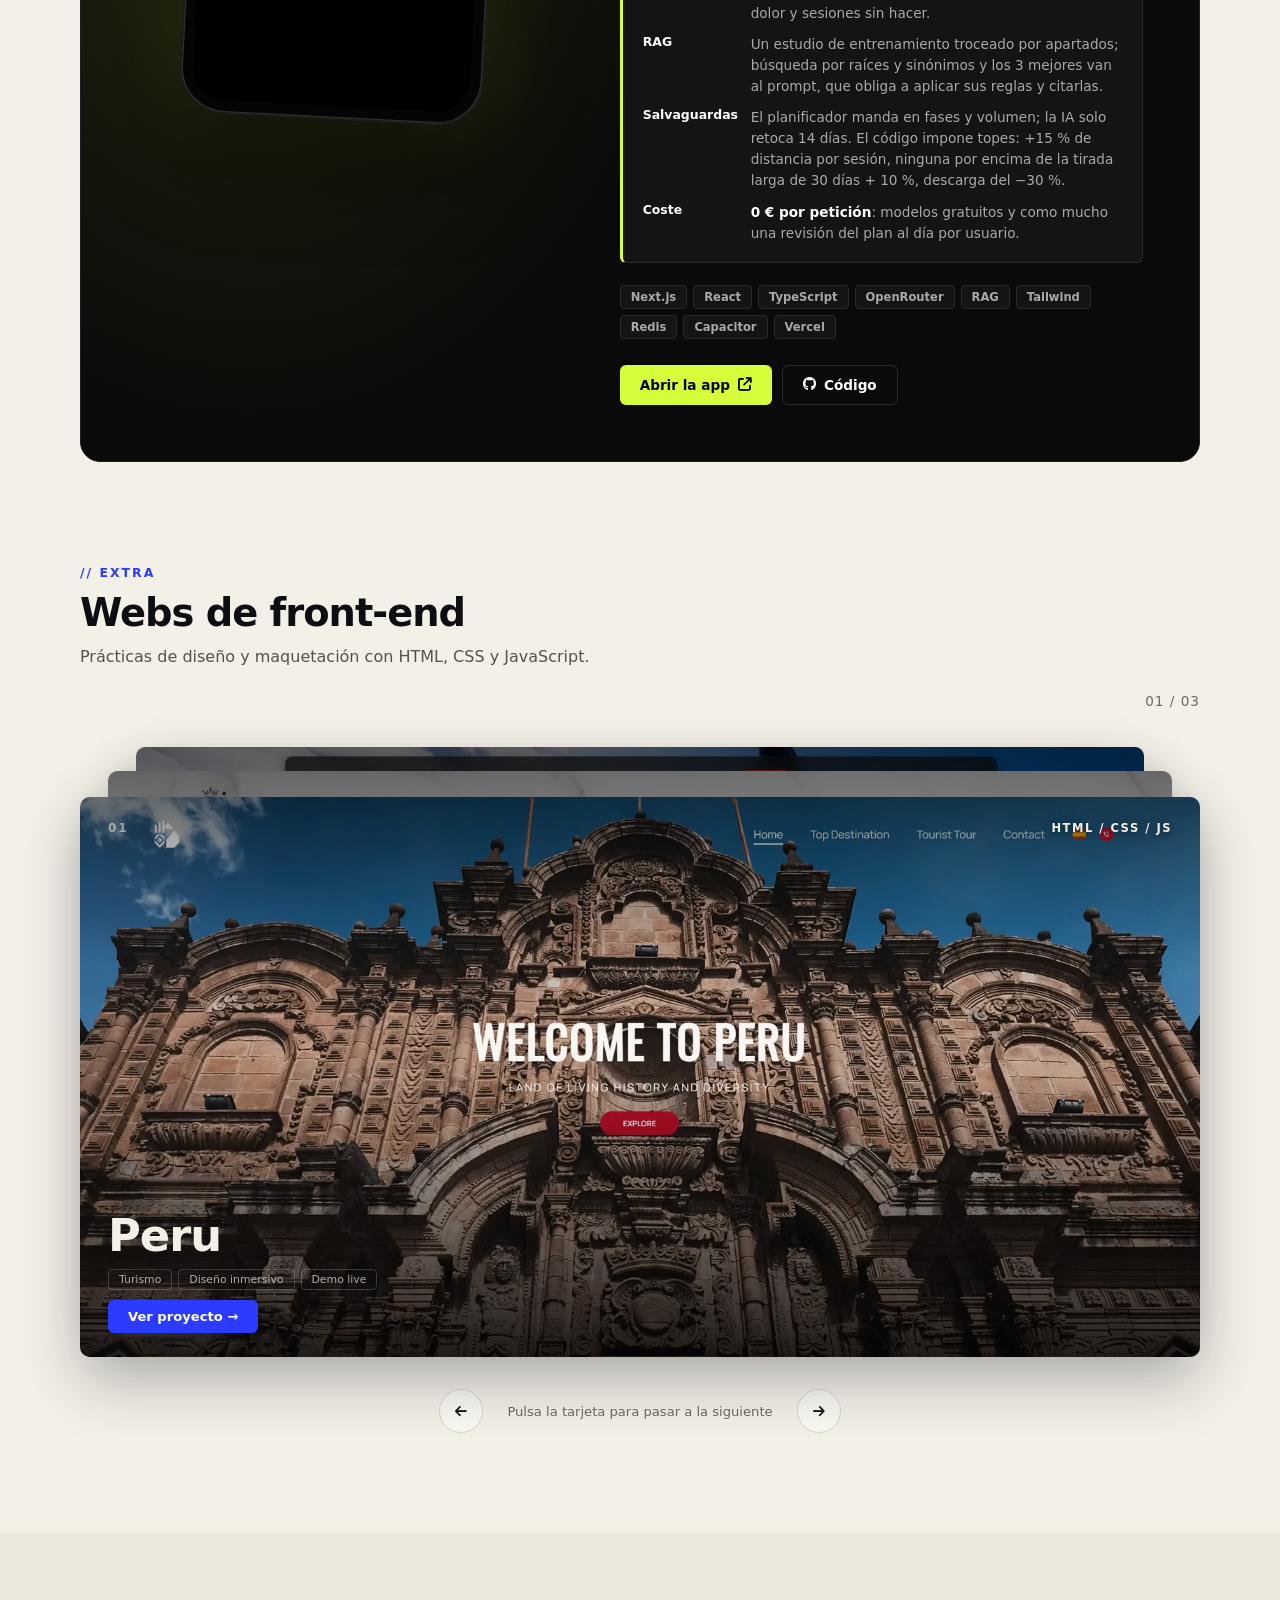
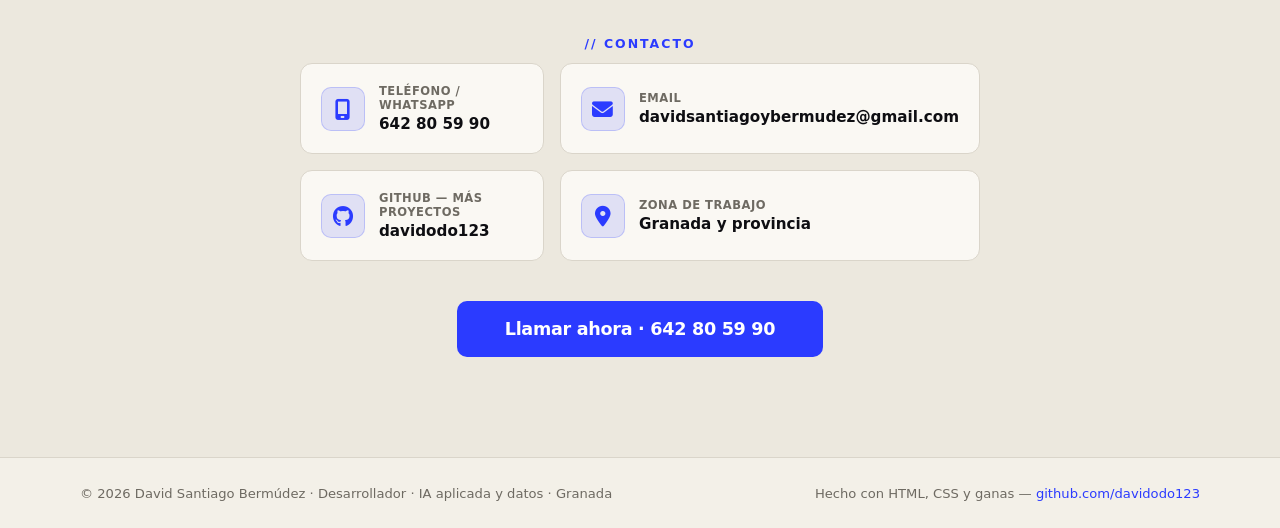
==== commit 5f3b9871: "Curso con su nombre completo y machine learning en Ahora aprendiendo Co-Authored-By: Claude Opus 5.5" ====
--- a/index.html
+++ b/index.html
@@ -114,7 +114,7 @@
     </div>
     <div class="sobre-content" data-reveal data-delay="2">
       <h2>Soy David,<br/>desarrollador de IA<br/>aplicada en <span>Granada.</span></h2>
-      <p>22 años. Bachiller de Ciencias, dos años de Ingeniería Electrónica en la UJA y DAW en el IES Zaidín Vergeles, donde ahora estudio el nuevo <strong style="color:var(--ink)">Curso de Especialización en Despliegue y Explotación de Sistemas de IA</strong>. A la vez curso el <strong style="color:var(--ink)">Máster online en IA y Big Data de ILERNA</strong>. Tengo el <strong style="color:var(--ink)">Google AI Professional Certificate</strong> (Coursera). Me pasé al desarrollo por vocación: quiero construir cosas reales, no solo estudiarlas.</p>
+      <p>22 años. Bachiller de Ciencias, dos años de Ingeniería Electrónica en la UJA y DAW en el IES Zaidín Vergeles, donde ahora estudio el nuevo <strong style="color:var(--ink)">Curso de Especialización en Instalación, Despliegue y Explotación de Sistemas de IA</strong>, uno de los primeros de España. A la vez curso el <strong style="color:var(--ink)">Máster online en IA y Big Data de ILERNA</strong>. Tengo el <strong style="color:var(--ink)">Google AI Professional Certificate</strong> (Coursera). Me pasé al desarrollo por vocación: quiero construir cosas reales, no solo estudiarlas.</p>
       <p>He hecho prácticas en <strong style="color:var(--ink)">dos empresas reales de Granada</strong>: bases de datos SQL en producción, WordPress desde el servidor, migración a Laravel con Blade, automatizaciones con cron, chatbots y <strong style="color:var(--ink)">procesos automatizados con IA (OpenCode)</strong>. No solo teoría.</p>
       <p>Programo con <strong style="color:var(--ink)">Next.js, React y TypeScript</strong>, uso <strong style="color:var(--ink)">Supabase (PostgreSQL + pgvector)</strong> como backend y despliego en <strong style="color:var(--ink)">Vercel</strong>. Me gusta seguir aprendiendo: siempre tengo algo nuevo entre manos.</p>
       <div class="skills-list">
@@ -144,10 +144,10 @@
         <div class="learning-tag">// Ahora aprendiendo</div>
         <div class="learning-grid">
           <div class="learning-item">
-            <div class="learning-icon"><i class="fa-solid fa-plug"></i></div>
-            <div>
-              <h3>APIs en mis proyectos</h3>
-              <p>Aprendo a integrar APIs externas en mis apps: Google para el acceso, Strava para los entrenos y modelos de IA para generar contenido.</p>
+            <div class="learning-icon"><i class="fa-solid fa-chart-line"></i></div>
+            <div>
+              <h3>Machine learning</h3>
+              <p>Entrenar y evaluar modelos con Python en el curso de especialización y el máster. Siguiente paso: predecir precios con los datos reales de Eat-em.</p>
             </div>
           </div>
           <div class="learning-item">
@@ -290,7 +290,7 @@
         <div class="tray-card">
           <div class="tray-card-head">
             <div>
-              <div class="tray-company">Despliegue y Explotación de Sistemas de IA</div>
+              <div class="tray-company">Instalación, Despliegue y Explotación de Sistemas de IA</div>
               <div class="tray-role">IES Zaidín Vergeles · Curso de Especialización</div>
             </div>
             <div class="tray-meta">
@@ -299,11 +299,12 @@
             </div>
           </div>
           <ul class="tray-bullets">
-            <li>Nuevo curso de especialización en <strong>Inteligencia Artificial</strong></li>
-            <li>Despliegue y puesta en producción de sistemas de IA</li>
-          </ul>
-          <div class="tray-tags">
-            <span>IA</span><span>Despliegue</span><span>Sistemas</span>
+            <li>Curso de especialización nuevo en España, centrado en <strong>Inteligencia Artificial</strong></li>
+            <li>Instalación, despliegue y puesta en producción de sistemas de IA</li>
+            <li>Fundamentos de <strong>machine learning</strong></li>
+          </ul>
+          <div class="tray-tags">
+            <span>IA</span><span>Machine learning</span><span>Despliegue</span><span>Sistemas</span>
           </div>
         </div>
       </div>
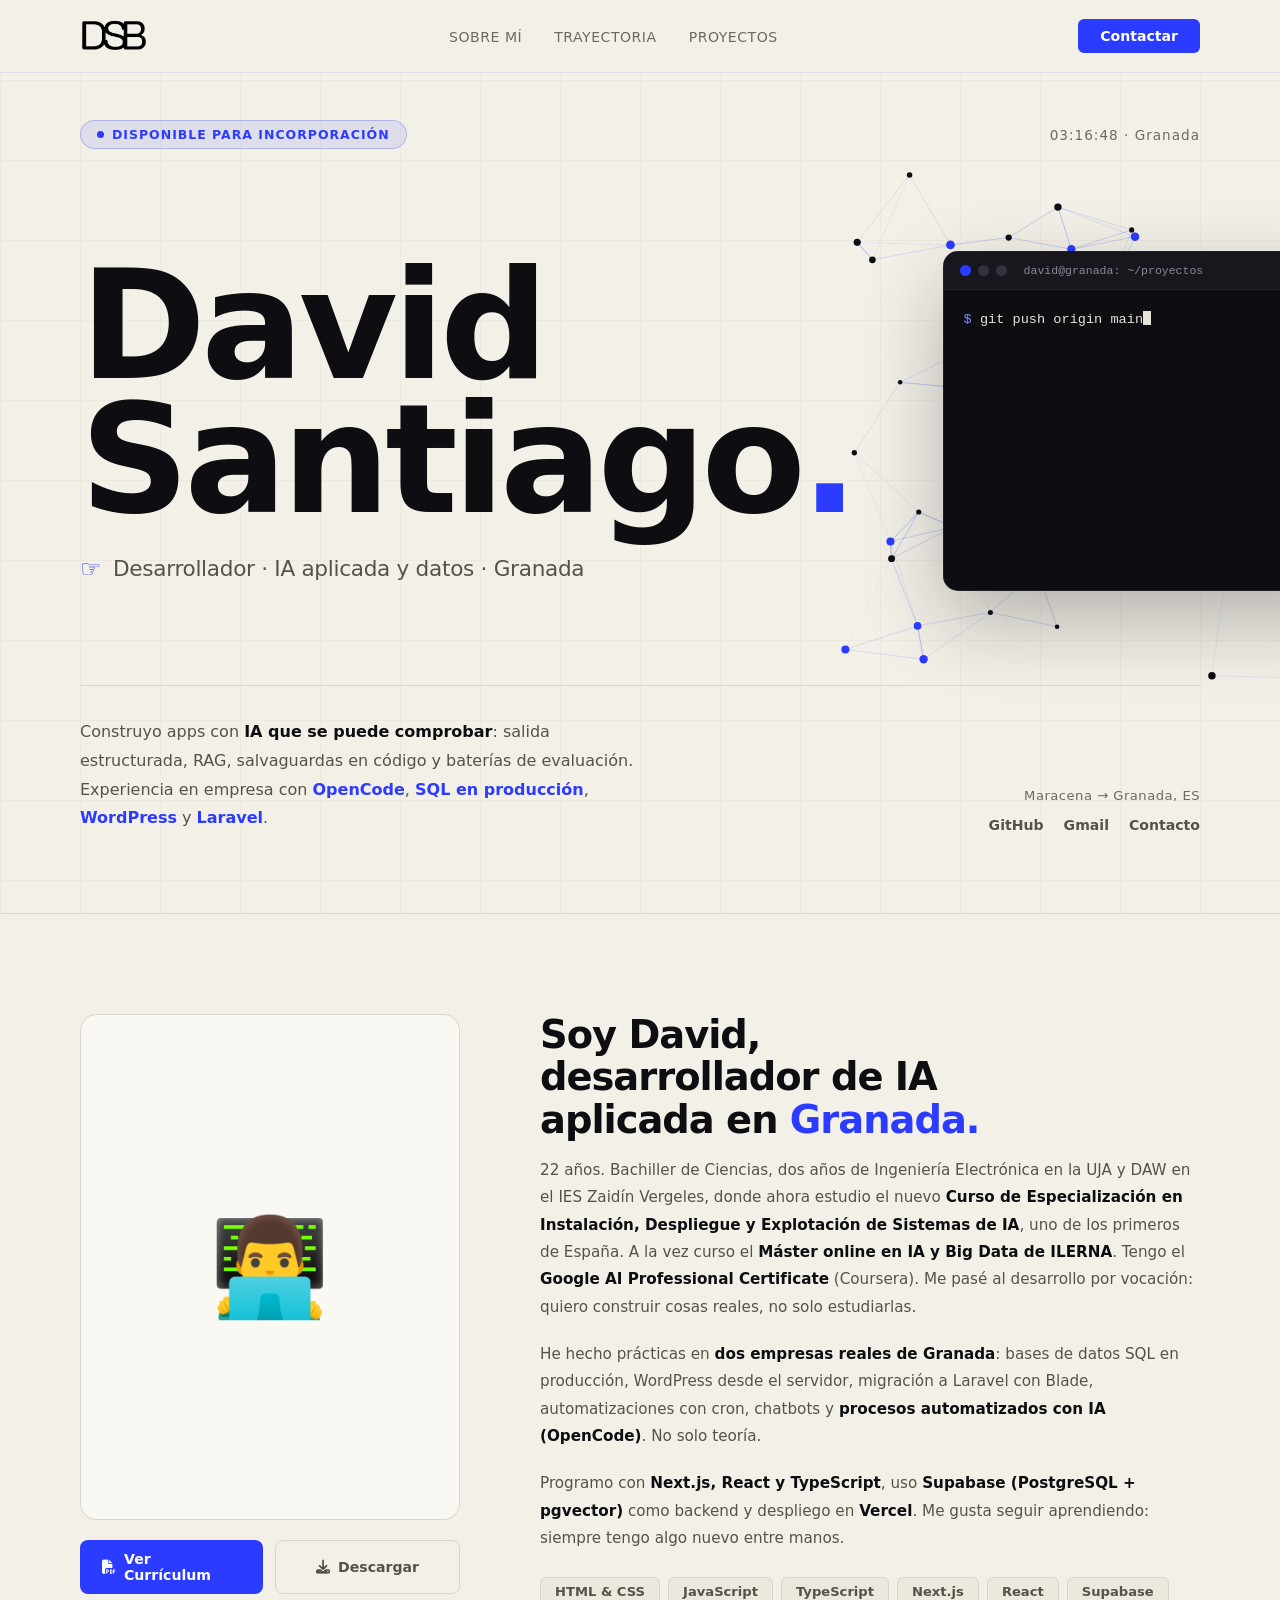
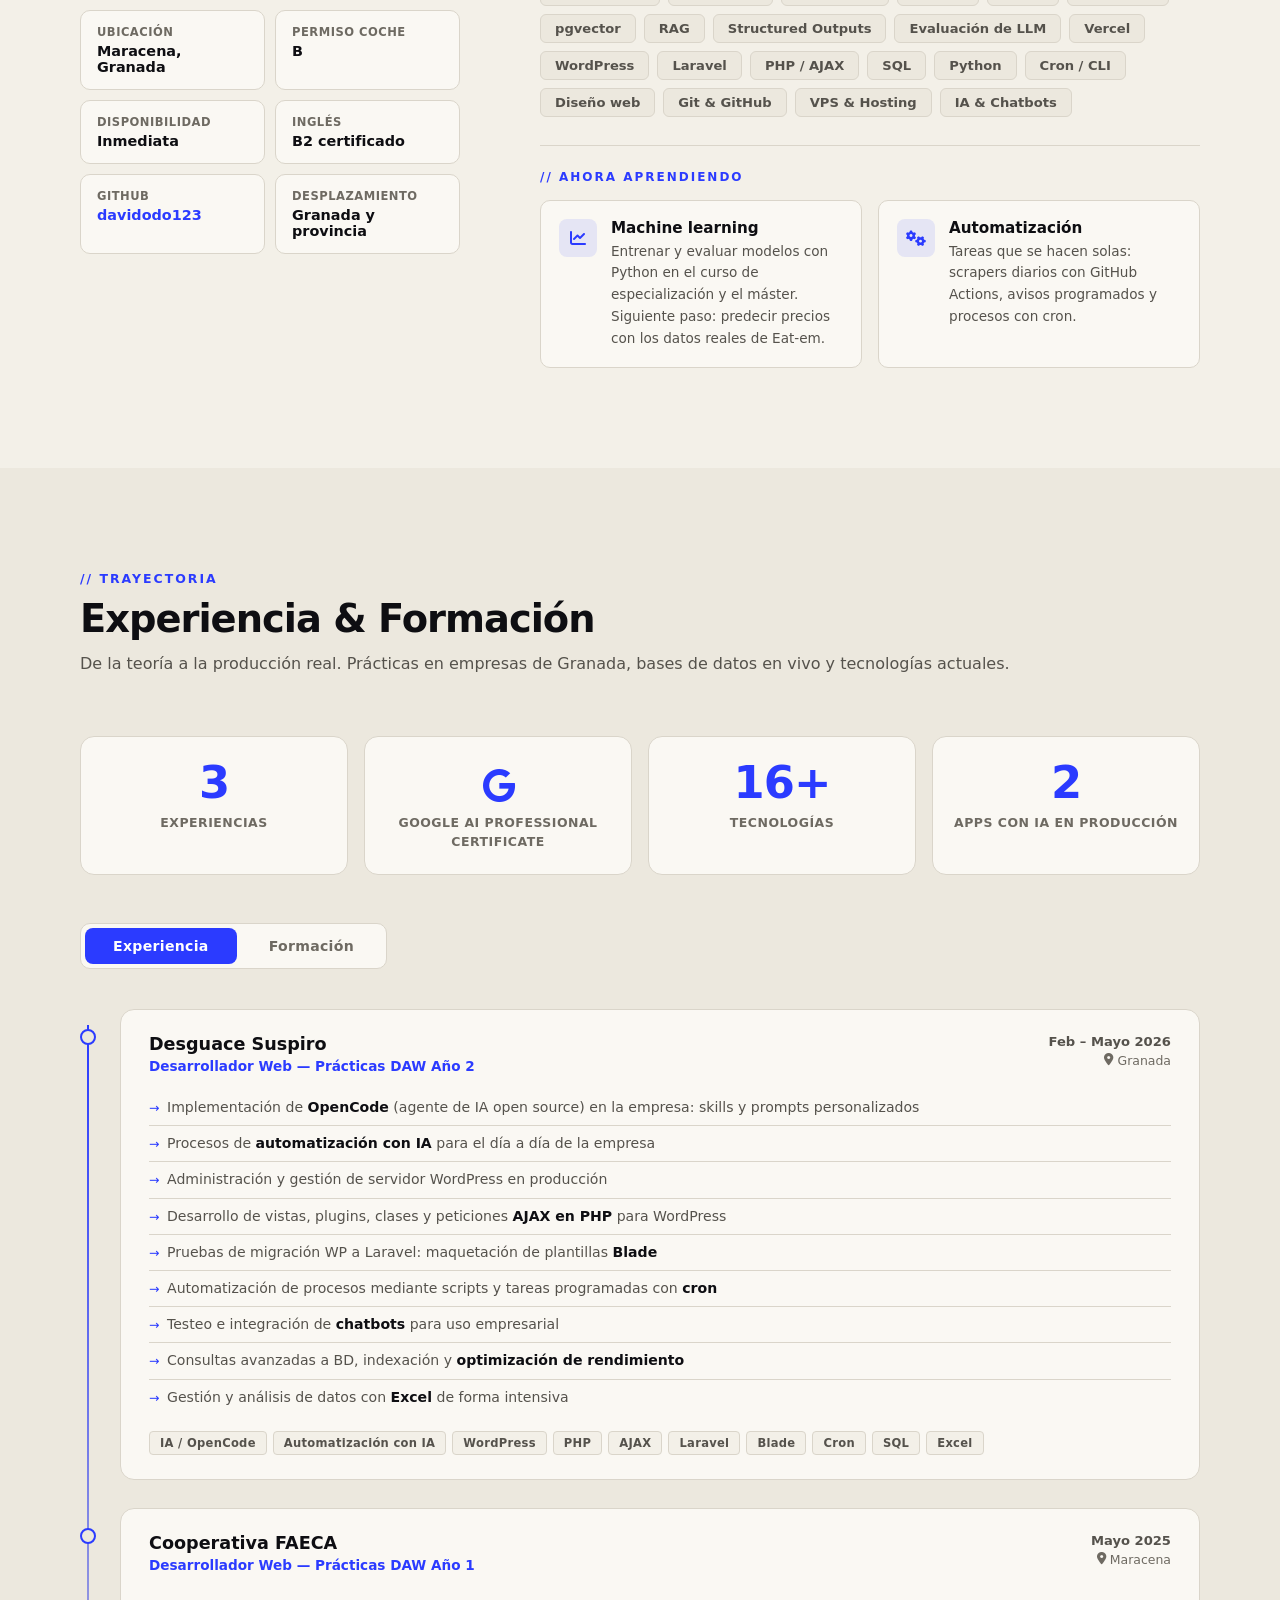
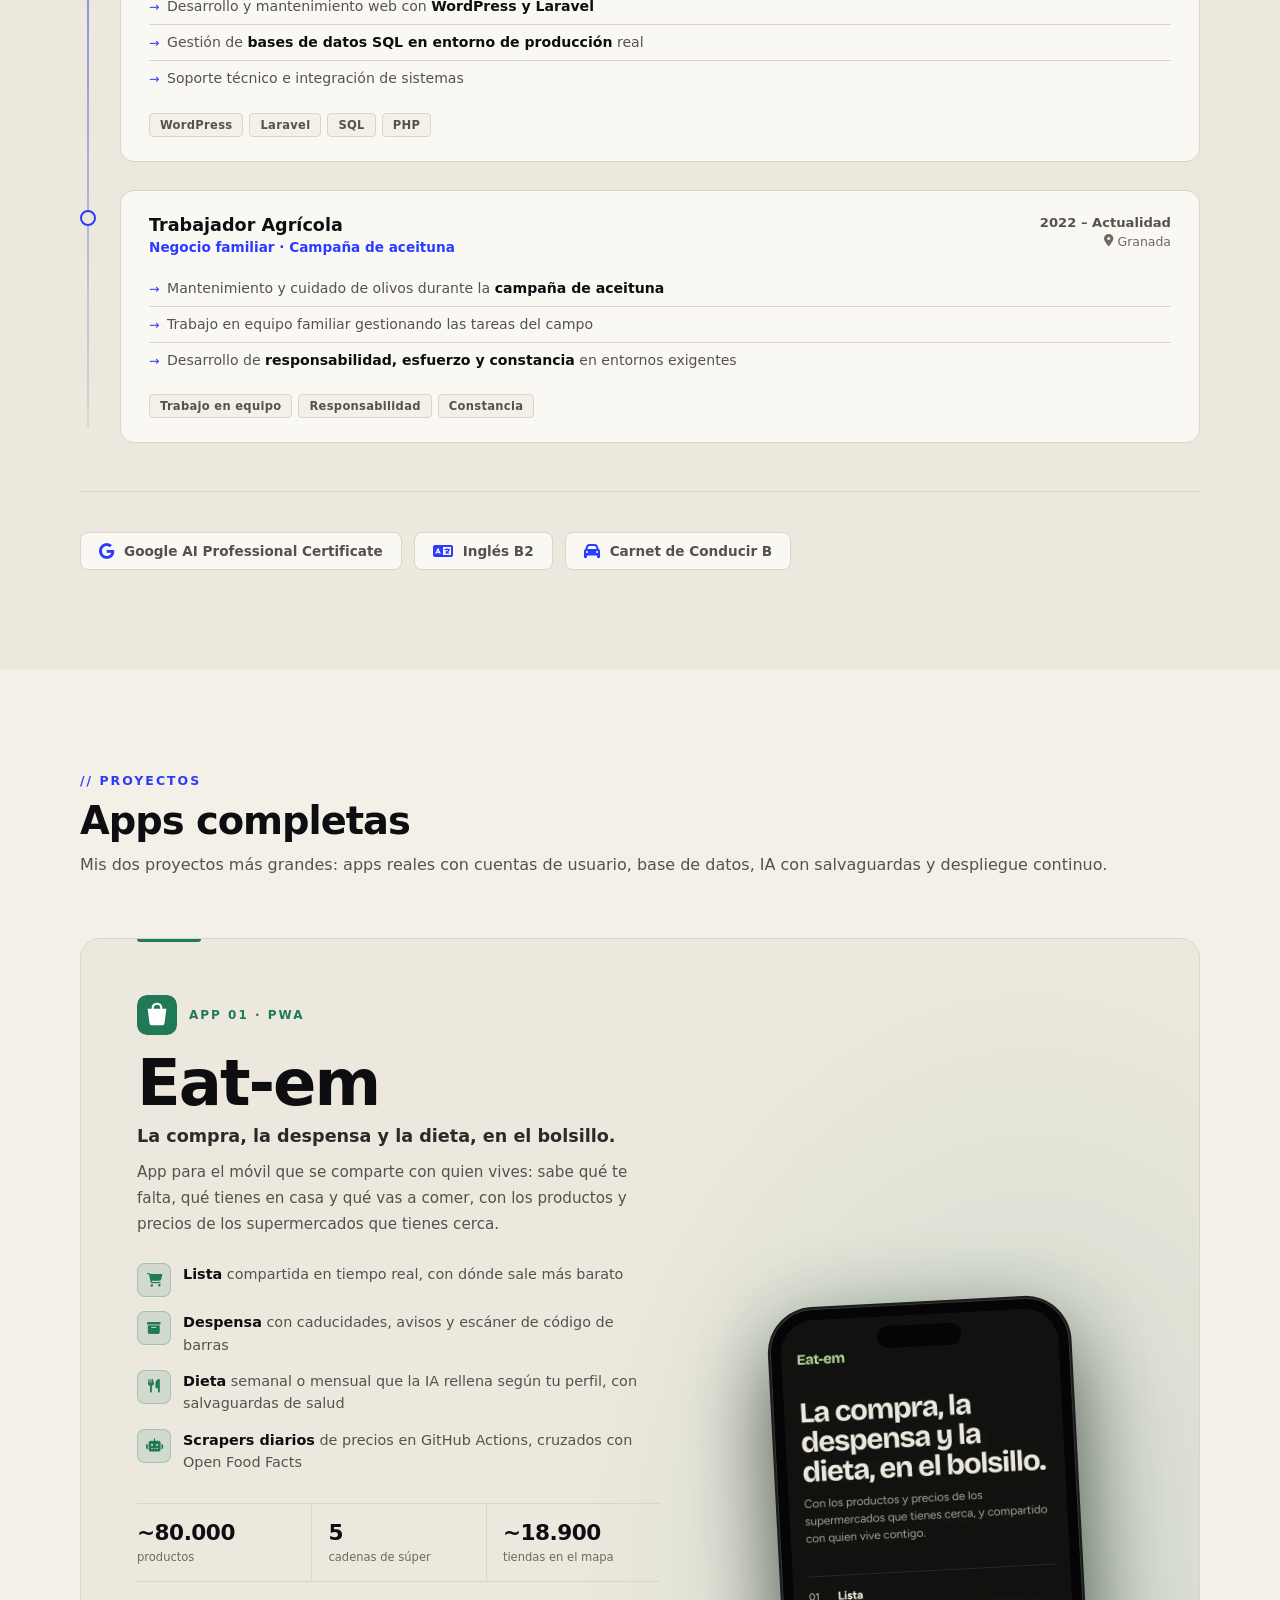
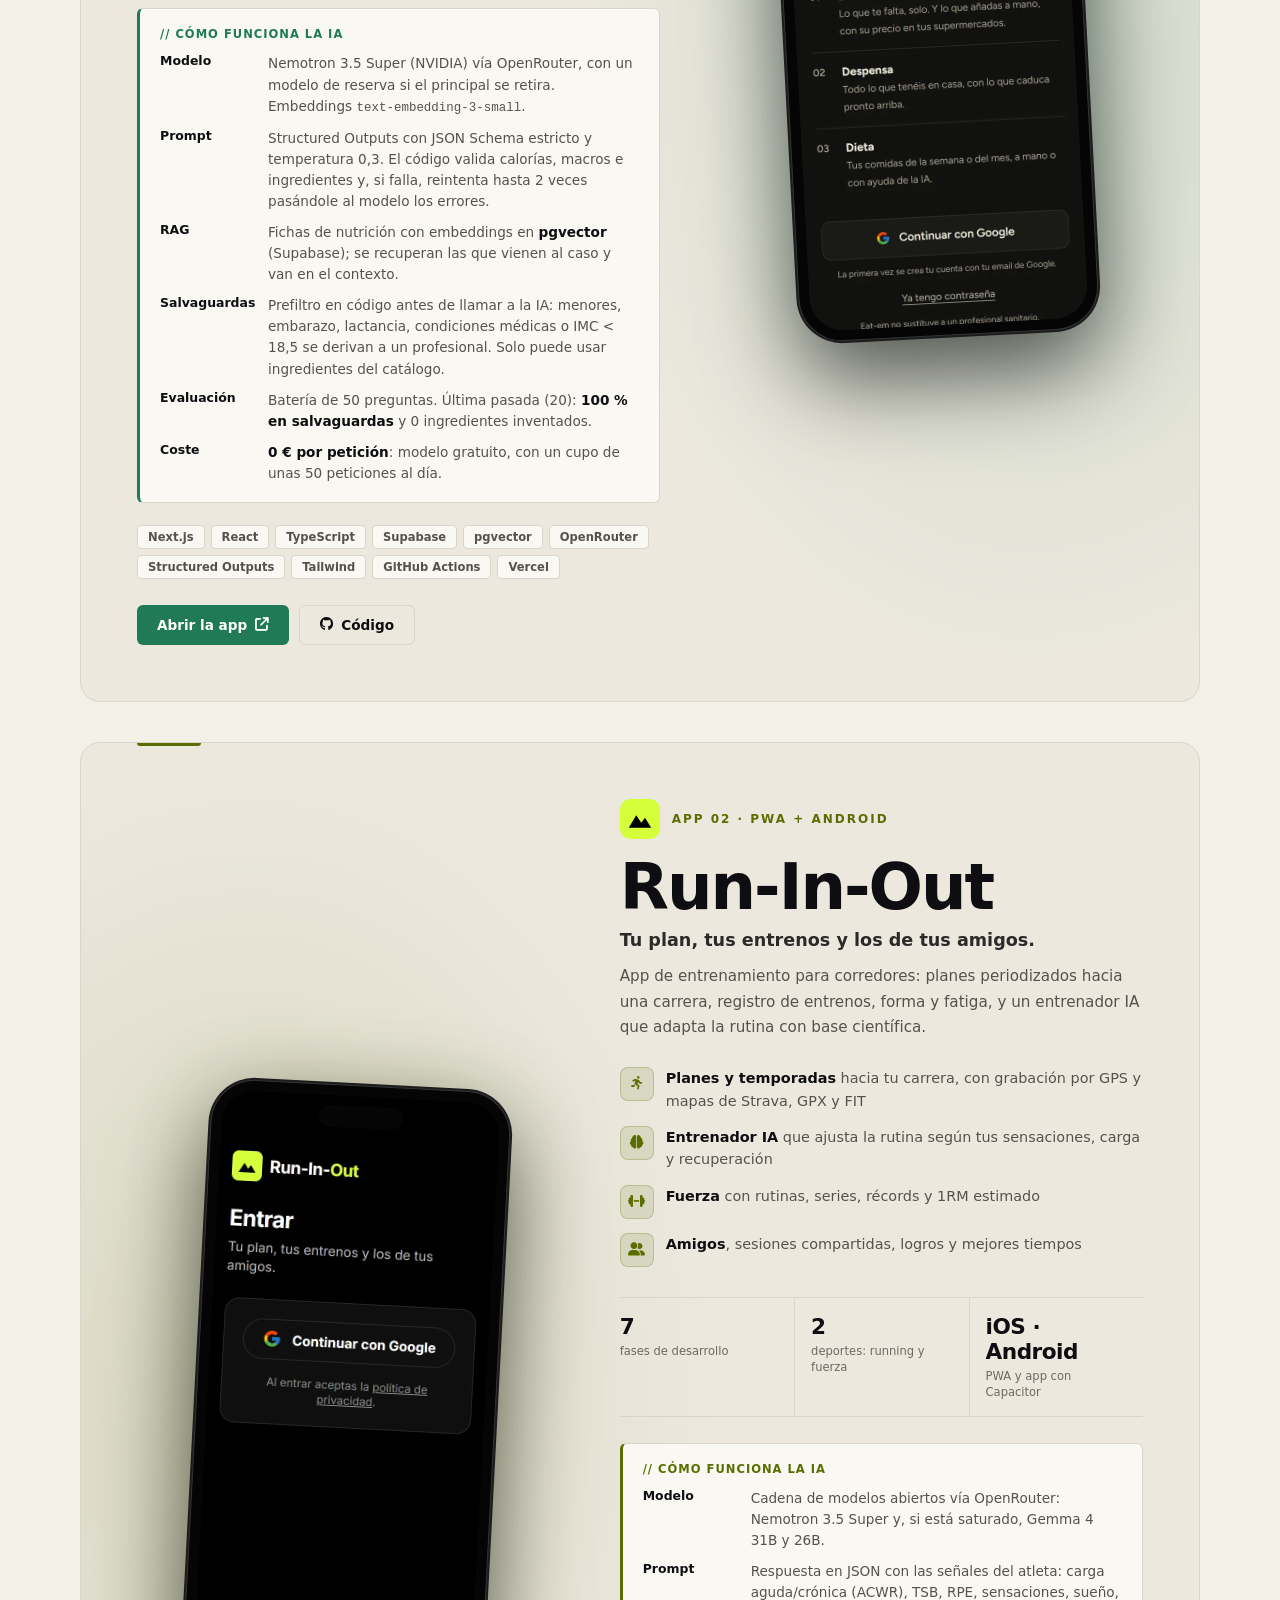
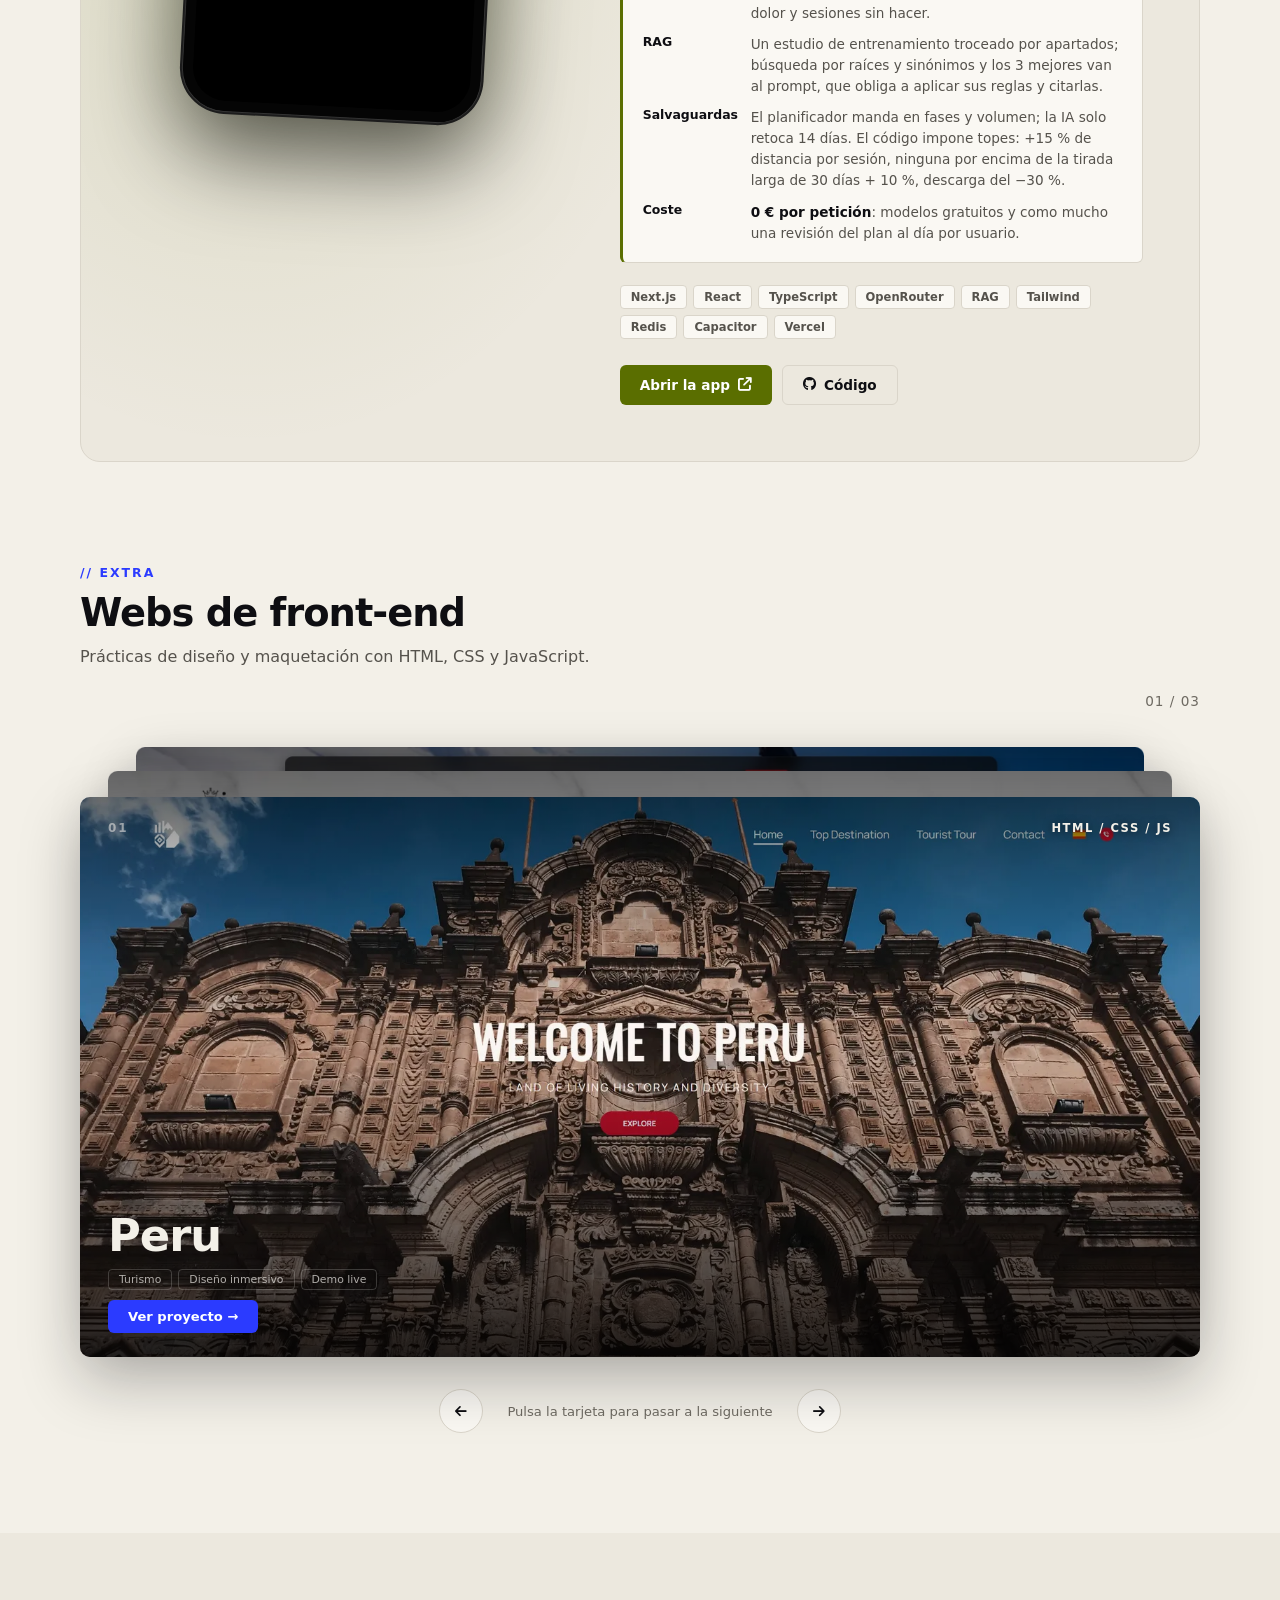
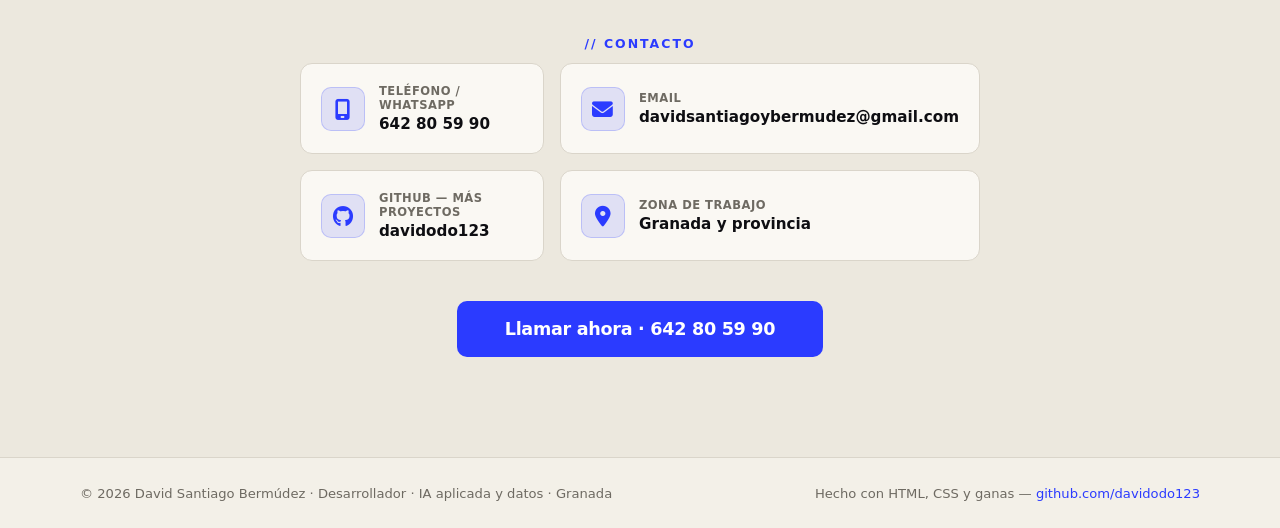
==== commit 93bd4b63: "Run-In-Out con el mismo fondo claro que Eat-em, acento oliva Co-Authored-By: Claude Opus 5.5 <norepl" ====
--- a/index.html
+++ b/index.html
@@ -4,7 +4,7 @@
 <meta charset="UTF-8"/>
 <meta name="viewport" content="width=device-width,initial-scale=1.0"/>
 <title>David Santiago — Desarrollador · IA aplicada y datos · Granada</title>
-<link rel="stylesheet" href="styles.css?v=20"/>
+<link rel="stylesheet" href="styles.css?v=21"/>
 <!-- Iconos sin bloquear el primer pintado -->
 <link rel="preconnect" href="https://cdnjs.cloudflare.com" crossorigin/>
 <link rel="stylesheet" href="https://cdnjs.cloudflare.com/ajax/libs/font-awesome/6.5.1/css/all.min.css" media="print" onload="this.media='all'"/>
@@ -476,7 +476,7 @@
     </article>
 
     <!-- Run-In-Out -->
-    <article class="app-feature app-feature-rev app-volt">
+    <article class="app-feature app-feature-rev" style="--accent:#5a6e00">
       <div class="app-info" data-reveal>
         <div class="app-head">
           <img src="run-in-out-icon.svg" alt="" class="app-icon"/>
--- a/styles.css
+++ b/styles.css
@@ -398,20 +398,6 @@
     radial-gradient(ellipse 60% 70% at 15% 50%, color-mix(in srgb, var(--accent) 14%, transparent), transparent 70%),
     var(--bg2);
 }
-/* Run-In-Out con sus colores: negro y lima, como la app */
-.app-volt {
-  --accent: #d4ff3a;
-  --accent2: #c2f01f;
-  --bg2: #0a0a0a;
-  --card: #141414;
-  --border: #2a2a2a;
-  --ink: #ffffff;
-  --text: #ececec;
-  --text2: #a9a9a9;
-  --gray: #8c8c8c;
-  border-color: #1f1f1f;
-}
-.app-volt .app-btn:not(.app-btn-ghost) { color: #000; }
 .app-feature-rev .app-info { order: 2; }
 .app-feature-rev .app-visual { order: 1; }
 .app-head {
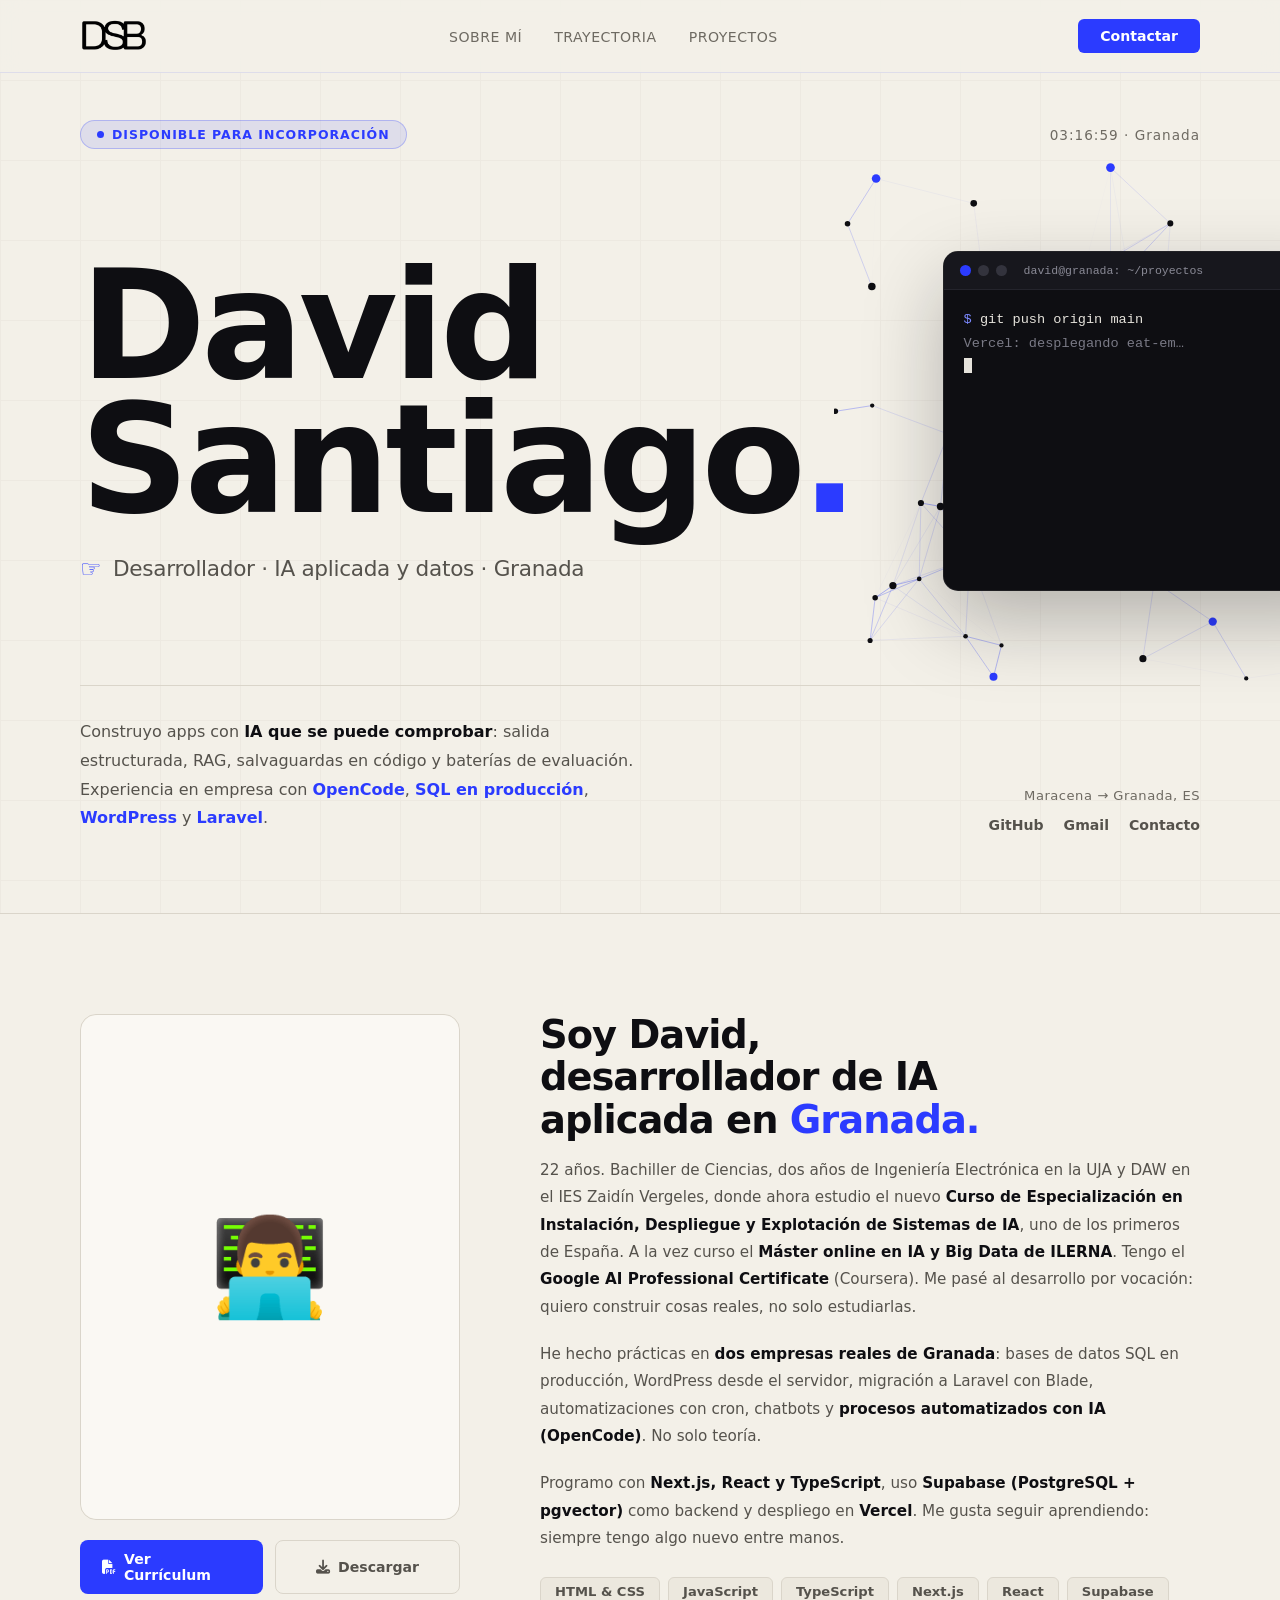
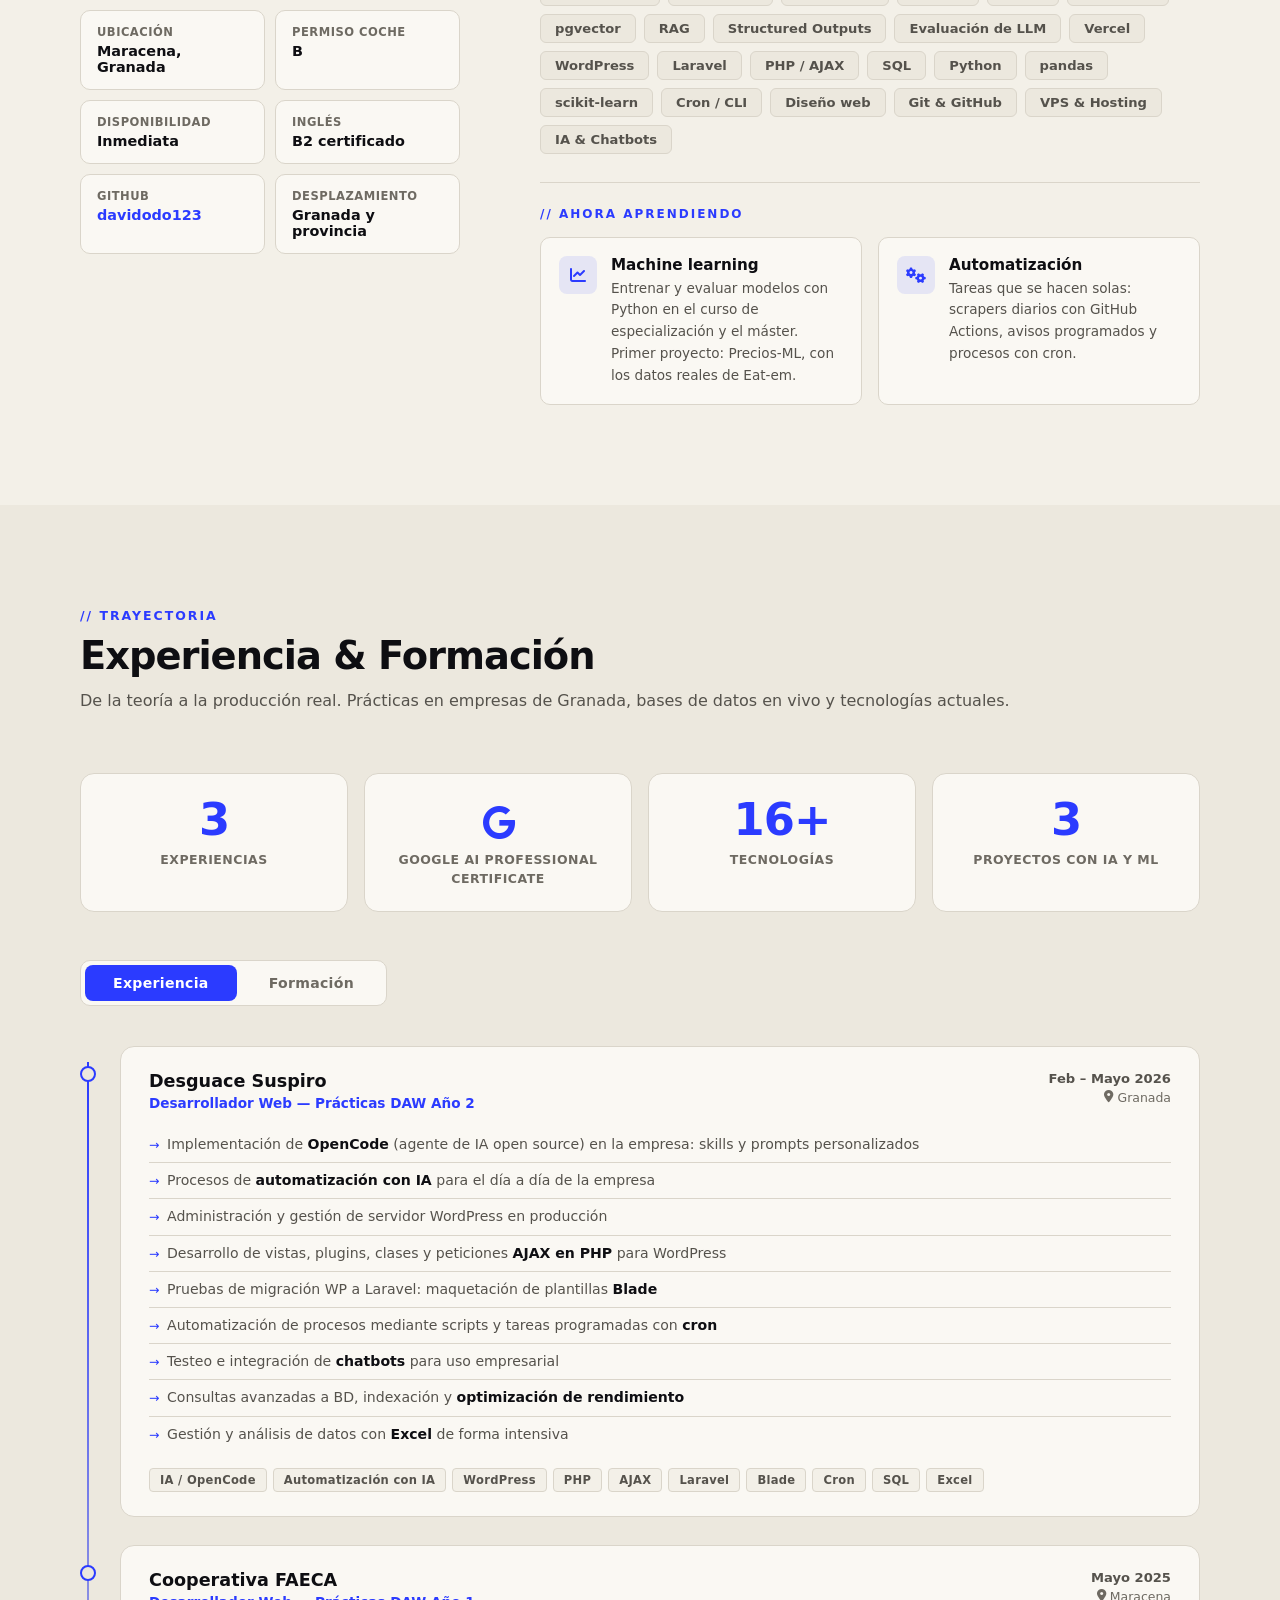
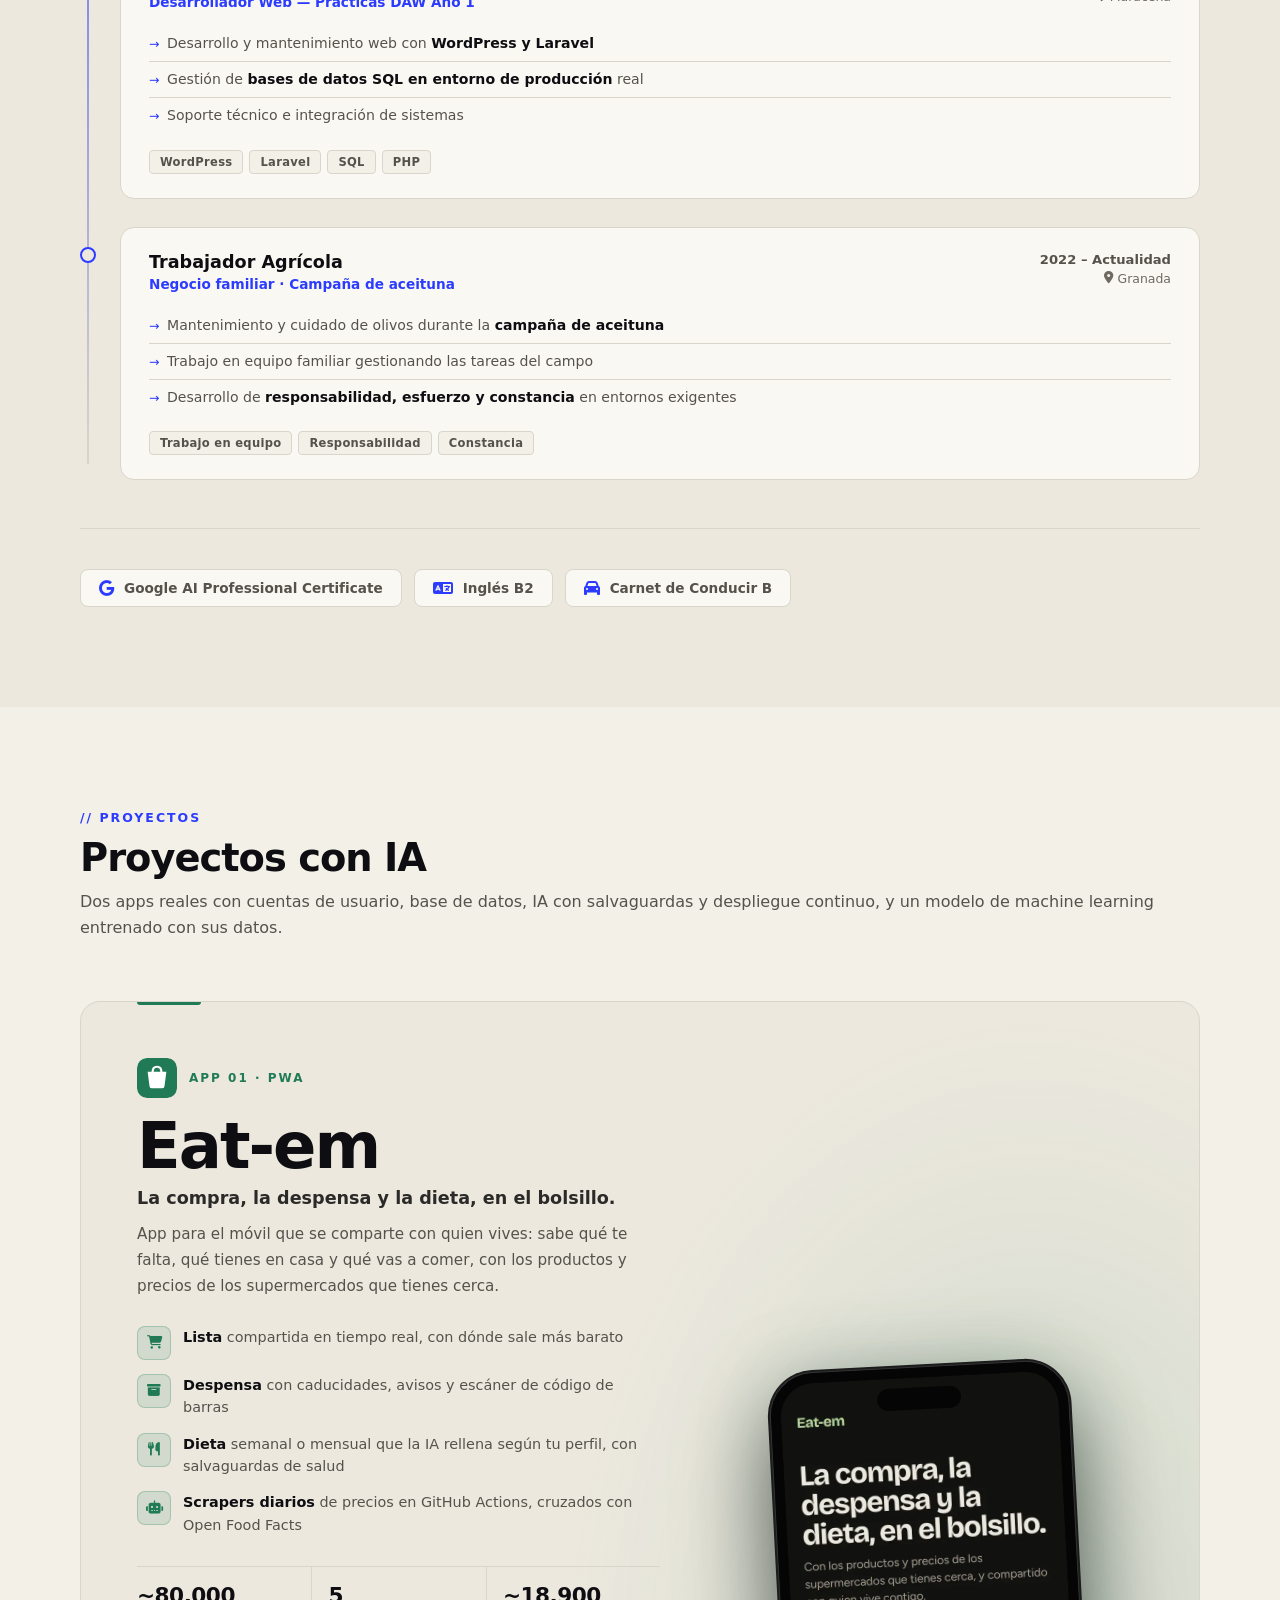
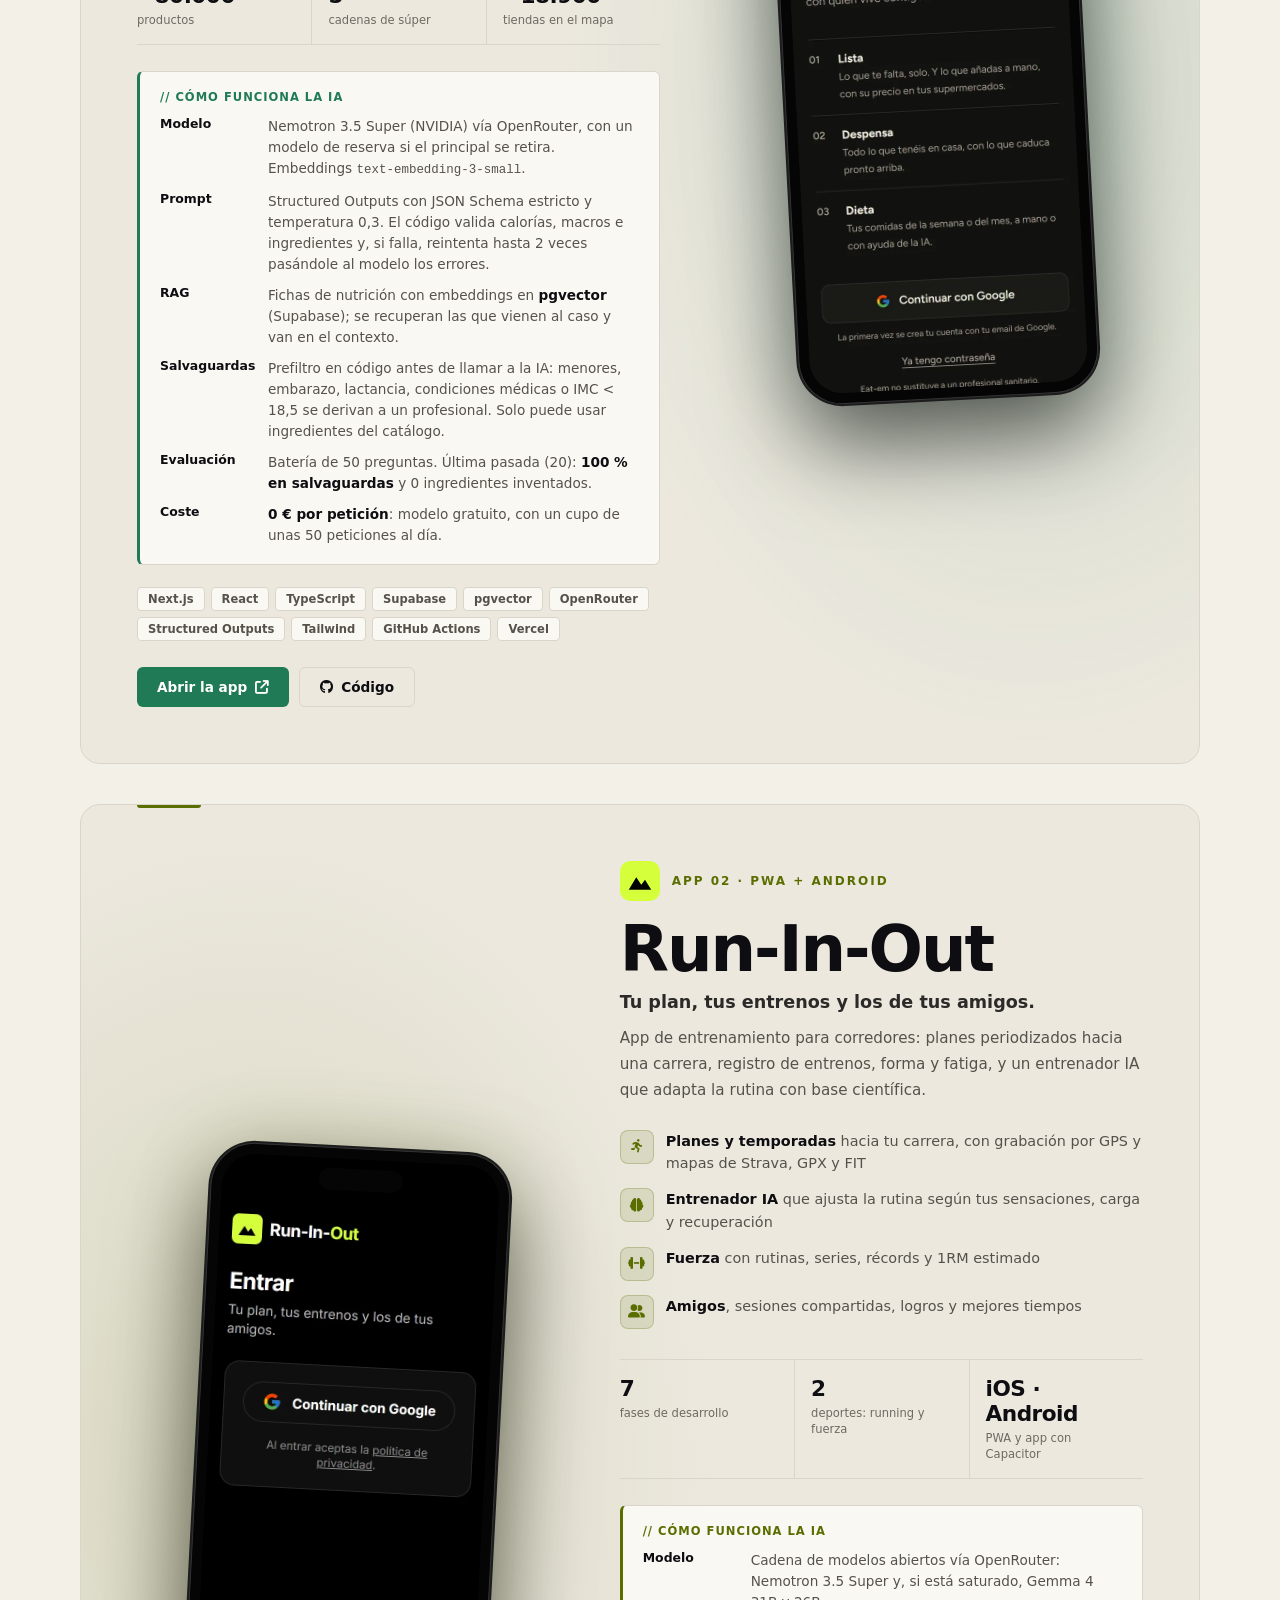
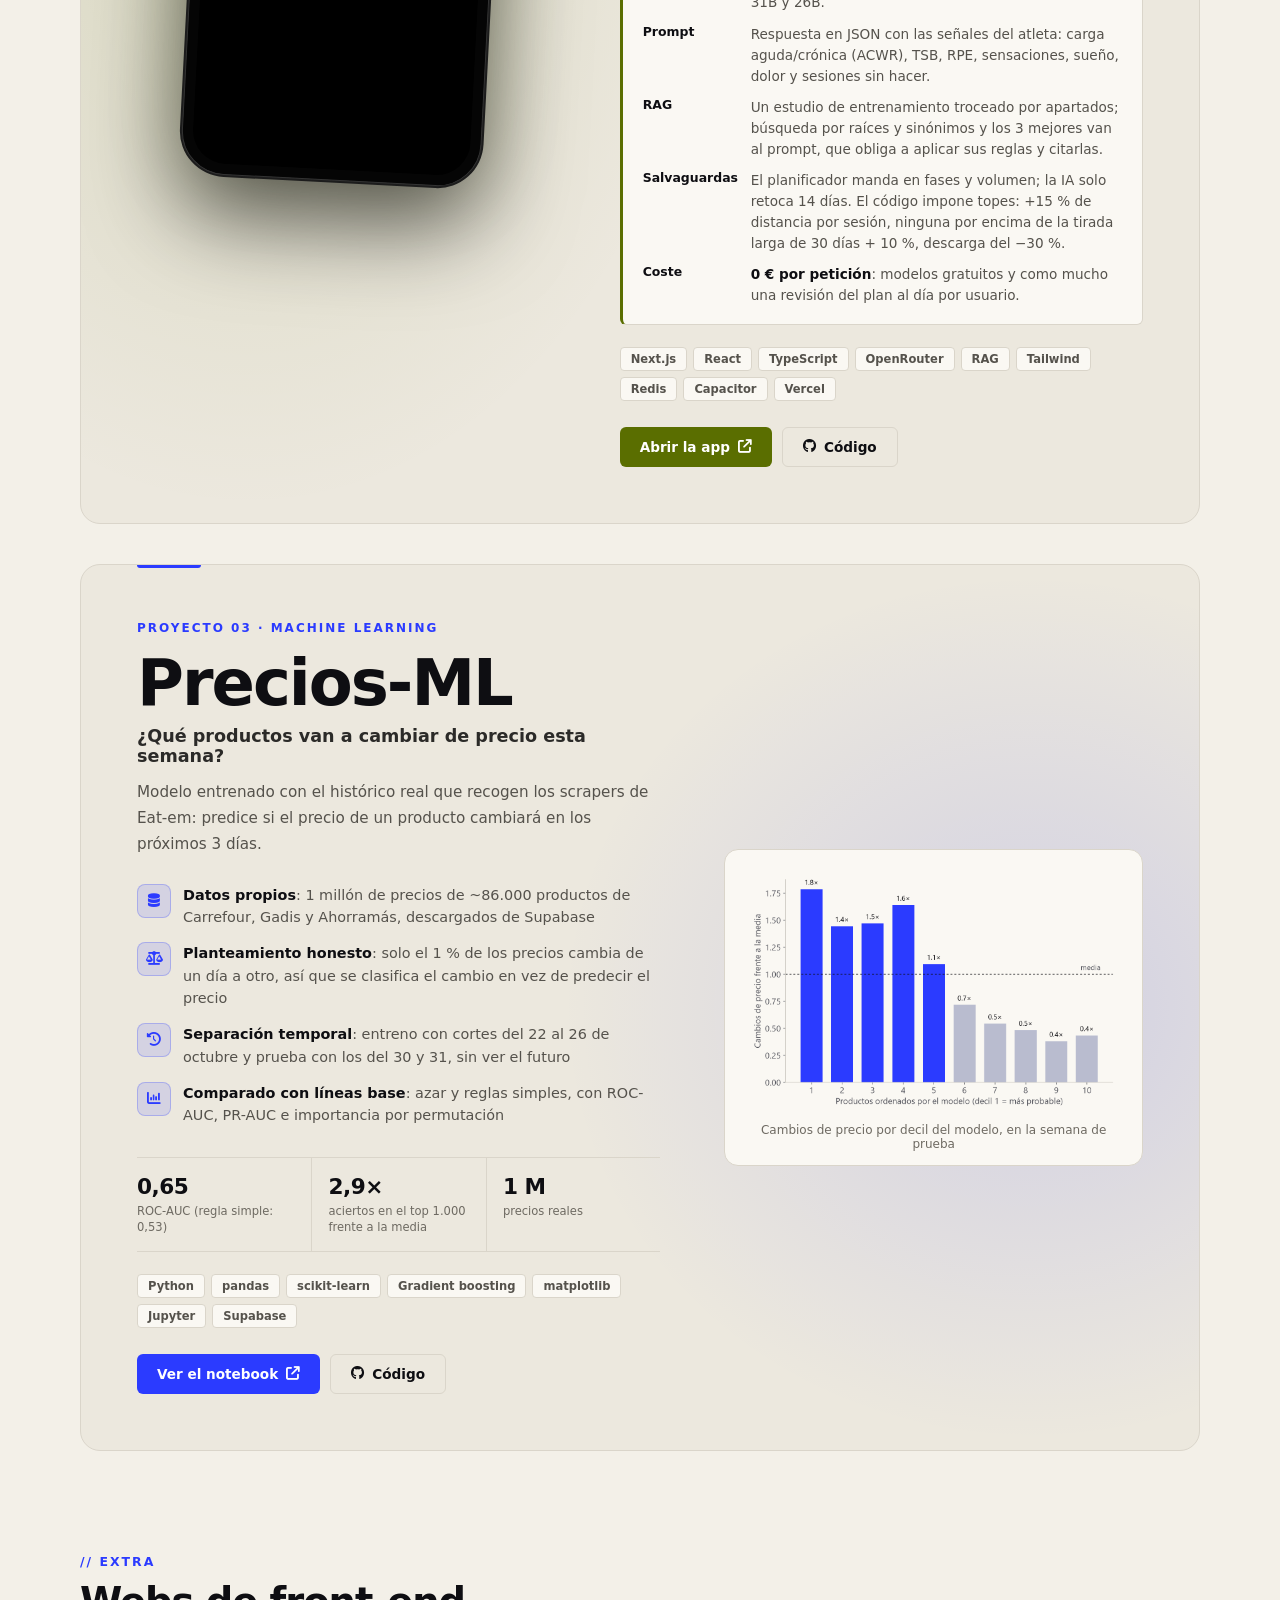
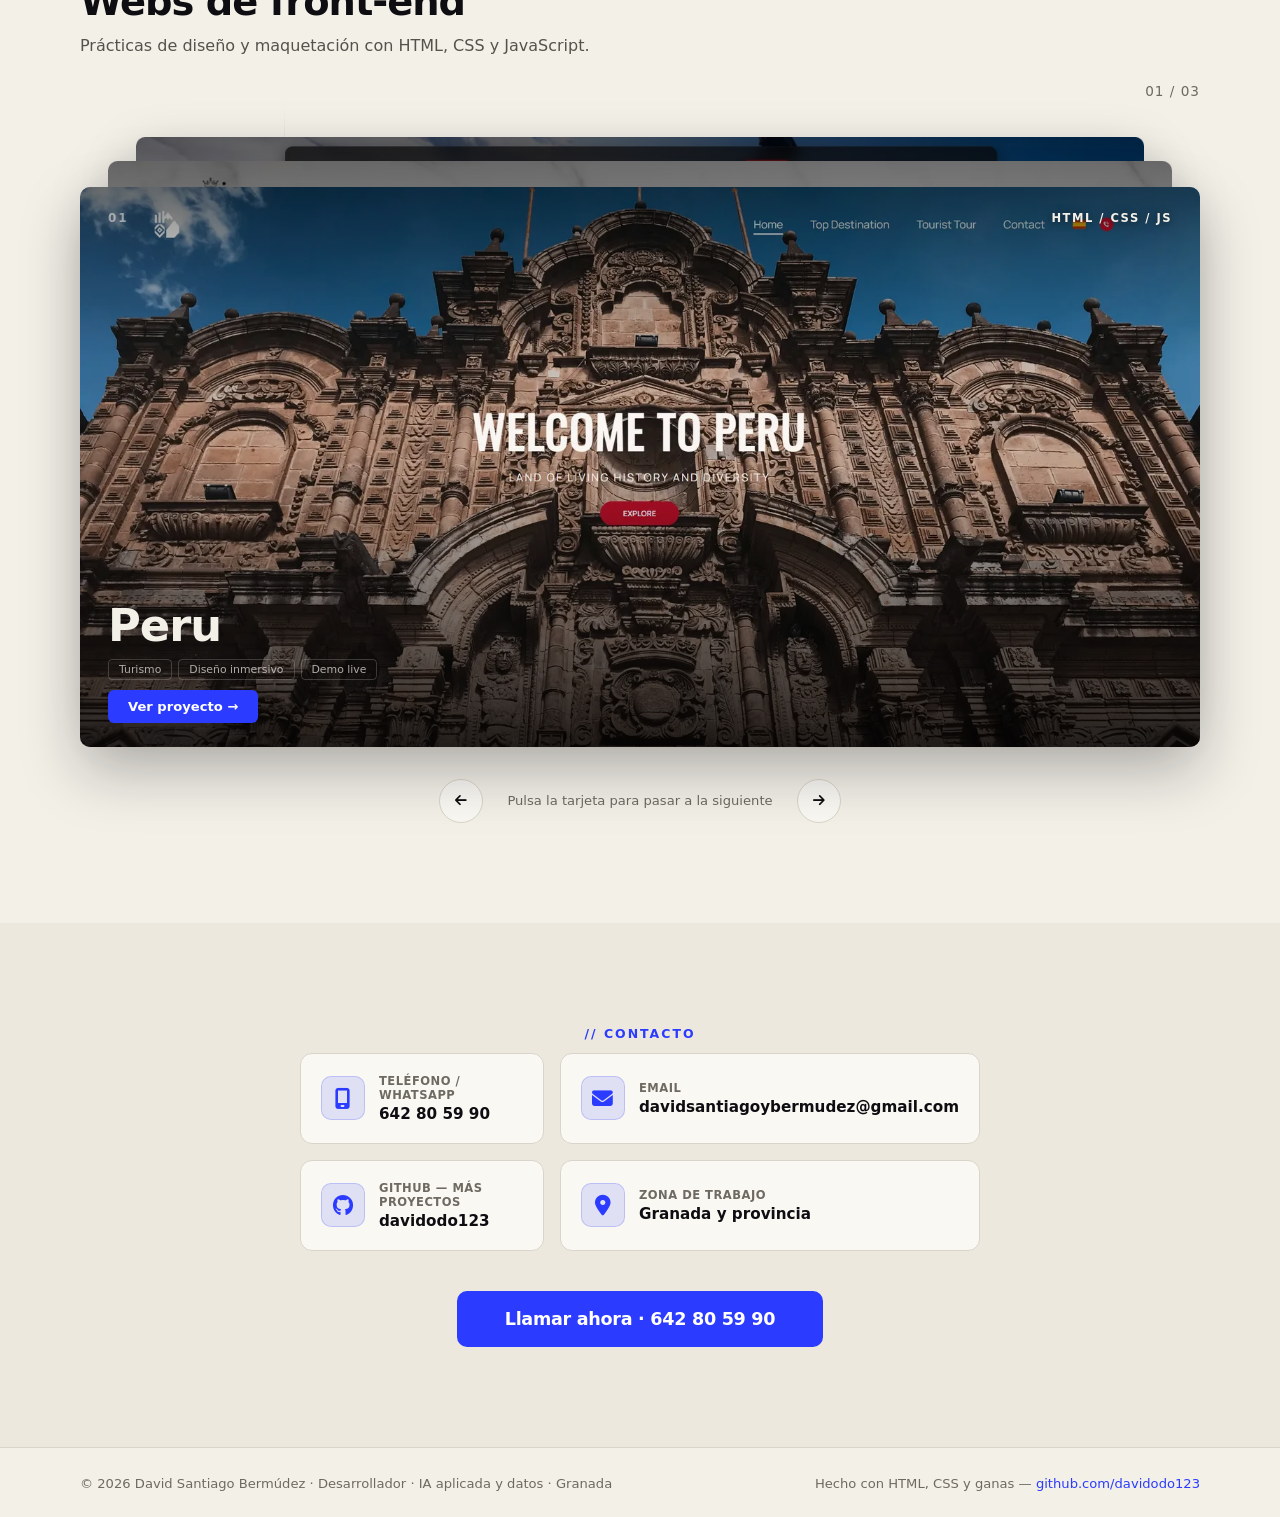
==== commit 8b13f711: "Ficha de Precios-ML, primer proyecto de machine learning Co-Authored-By: Claude Opus 5.5 <noreply@an" ====
--- a/index.html
+++ b/index.html
@@ -4,7 +4,7 @@
 <meta charset="UTF-8"/>
 <meta name="viewport" content="width=device-width,initial-scale=1.0"/>
 <title>David Santiago — Desarrollador · IA aplicada y datos · Granada</title>
-<link rel="stylesheet" href="styles.css?v=21"/>
+<link rel="stylesheet" href="styles.css?v=22"/>
 <!-- Iconos sin bloquear el primer pintado -->
 <link rel="preconnect" href="https://cdnjs.cloudflare.com" crossorigin/>
 <link rel="stylesheet" href="https://cdnjs.cloudflare.com/ajax/libs/font-awesome/6.5.1/css/all.min.css" media="print" onload="this.media='all'"/>
@@ -134,6 +134,8 @@
         <span class="skill-pill">PHP / AJAX</span>
         <span class="skill-pill">SQL</span>
         <span class="skill-pill">Python</span>
+        <span class="skill-pill">pandas</span>
+        <span class="skill-pill">scikit-learn</span>
         <span class="skill-pill">Cron / CLI</span>
         <span class="skill-pill">Diseño web</span>
         <span class="skill-pill">Git & GitHub</span>
@@ -147,7 +149,7 @@
             <div class="learning-icon"><i class="fa-solid fa-chart-line"></i></div>
             <div>
               <h3>Machine learning</h3>
-              <p>Entrenar y evaluar modelos con Python en el curso de especialización y el máster. Siguiente paso: predecir precios con los datos reales de Eat-em.</p>
+              <p>Entrenar y evaluar modelos con Python en el curso de especialización y el máster. Primer proyecto: Precios-ML, con los datos reales de Eat-em.</p>
             </div>
           </div>
           <div class="learning-item">
@@ -185,8 +187,8 @@
       <span class="tray-stat-label">Tecnologías</span>
     </div>
     <div class="tray-stat">
-      <span class="tray-stat-num">2</span>
-      <span class="tray-stat-label">Apps con IA en producción</span>
+      <span class="tray-stat-num">3</span>
+      <span class="tray-stat-label">Proyectos con IA y ML</span>
     </div>
   </div>
 
@@ -426,8 +428,8 @@
   <div class="apps-wrap">
     <div class="s-header" data-reveal>
       <div class="s-tag">// Proyectos</div>
-      <h2 class="s-title">Apps completas</h2>
-      <p class="s-sub">Mis dos proyectos más grandes: apps reales con cuentas de usuario, base de datos, IA con salvaguardas y despliegue continuo.</p>
+      <h2 class="s-title">Proyectos con IA</h2>
+      <p class="s-sub">Dos apps reales con cuentas de usuario, base de datos, IA con salvaguardas y despliegue continuo, y un modelo de machine learning entrenado con sus datos.</p>
     </div>
 
     <!-- Eat-em -->
@@ -519,6 +521,42 @@
       </div>
     </article>
 
+    <!-- Precios-ML -->
+    <article class="app-feature">
+      <div class="app-info" data-reveal>
+        <div class="app-head">
+          <span class="app-kicker">Proyecto 03 · Machine learning</span>
+        </div>
+        <h3 class="app-name">Precios-ML</h3>
+        <p class="app-tagline">¿Qué productos van a cambiar de precio esta semana?</p>
+        <p class="app-desc">Modelo entrenado con el histórico real que recogen los scrapers de Eat-em: predice si el precio de un producto cambiará en los próximos 3 días.</p>
+        <ul class="app-features">
+          <li><i class="fa-solid fa-database"></i><span><strong>Datos propios</strong>: 1 millón de precios de ~86.000 productos de Carrefour, Gadis y Ahorramás, descargados de Supabase</span></li>
+          <li><i class="fa-solid fa-scale-balanced"></i><span><strong>Planteamiento honesto</strong>: solo el 1 % de los precios cambia de un día a otro, así que se clasifica el cambio en vez de predecir el precio</span></li>
+          <li><i class="fa-solid fa-clock-rotate-left"></i><span><strong>Separación temporal</strong>: entreno con cortes del 22 al 26 de octubre y prueba con los del 30 y 31, sin ver el futuro</span></li>
+          <li><i class="fa-solid fa-chart-column"></i><span><strong>Comparado con líneas base</strong>: azar y reglas simples, con ROC-AUC, PR-AUC e importancia por permutación</span></li>
+        </ul>
+        <div class="app-stats">
+          <div><span class="app-stat-num">0,65</span><span class="app-stat-label">ROC-AUC (regla simple: 0,53)</span></div>
+          <div><span class="app-stat-num">2,9×</span><span class="app-stat-label">aciertos en el top 1.000 frente a la media</span></div>
+          <div><span class="app-stat-num">1 M</span><span class="app-stat-label">precios reales</span></div>
+        </div>
+        <div class="app-stack">
+          <span>Python</span><span>pandas</span><span>scikit-learn</span><span>Gradient boosting</span><span>matplotlib</span><span>Jupyter</span><span>Supabase</span>
+        </div>
+        <div class="app-links">
+          <a href="https://github.com/davidodo123/Precios-ML/blob/main/precios.ipynb" target="_blank" class="app-btn">Ver el notebook <i class="fa-solid fa-arrow-up-right-from-square"></i></a>
+          <a href="https://github.com/davidodo123/Precios-ML" target="_blank" class="app-btn app-btn-ghost"><i class="fa-brands fa-github"></i> Código</a>
+        </div>
+      </div>
+      <div class="app-visual" data-reveal data-delay="2">
+        <figure class="ml-chart">
+          <img src="precios-ml.png" alt="Gráfico: los productos del primer decil del modelo cambian de precio 1,8 veces más que la media y los del último 0,4 veces" width="1200" height="780" loading="lazy" decoding="async"/>
+          <figcaption>Cambios de precio por decil del modelo, en la semana de prueba</figcaption>
+        </figure>
+      </div>
+    </article>
+
     <div class="s-header webs-head" data-reveal>
       <div class="s-tag">// Extra</div>
       <h2 class="s-title">Webs de front-end</h2>
--- a/styles.css
+++ b/styles.css
@@ -398,6 +398,24 @@
     radial-gradient(ellipse 60% 70% at 15% 50%, color-mix(in srgb, var(--accent) 14%, transparent), transparent 70%),
     var(--bg2);
 }
+.ml-chart {
+  margin: 0;
+  padding: 20px 20px 14px;
+  background: var(--card);
+  border: 1px solid var(--border);
+  border-radius: 14px;
+}
+.ml-chart img {
+  display: block;
+  width: 100%;
+  height: auto;
+}
+.ml-chart figcaption {
+  margin-top: 8px;
+  font-size: 0.75rem;
+  color: var(--gray);
+  text-align: center;
+}
 .app-feature-rev .app-info { order: 2; }
 .app-feature-rev .app-visual { order: 1; }
 .app-head {
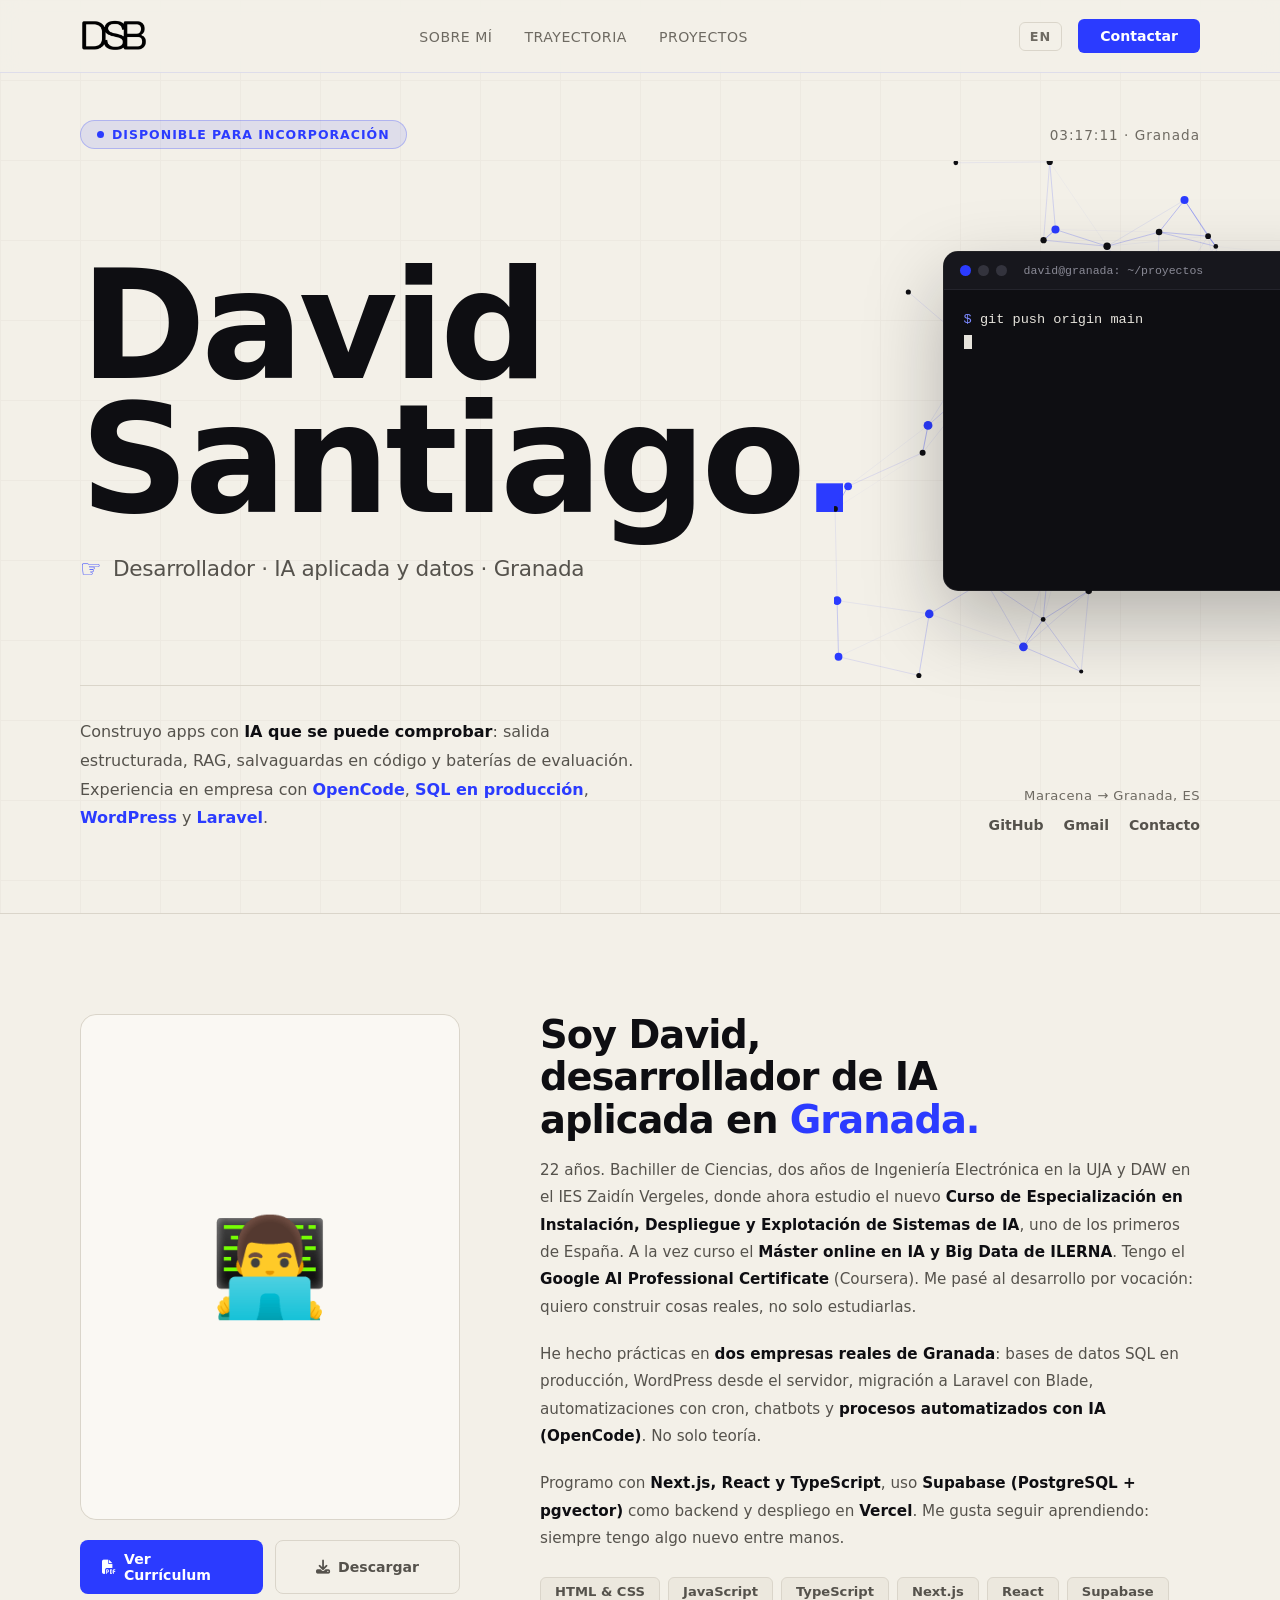
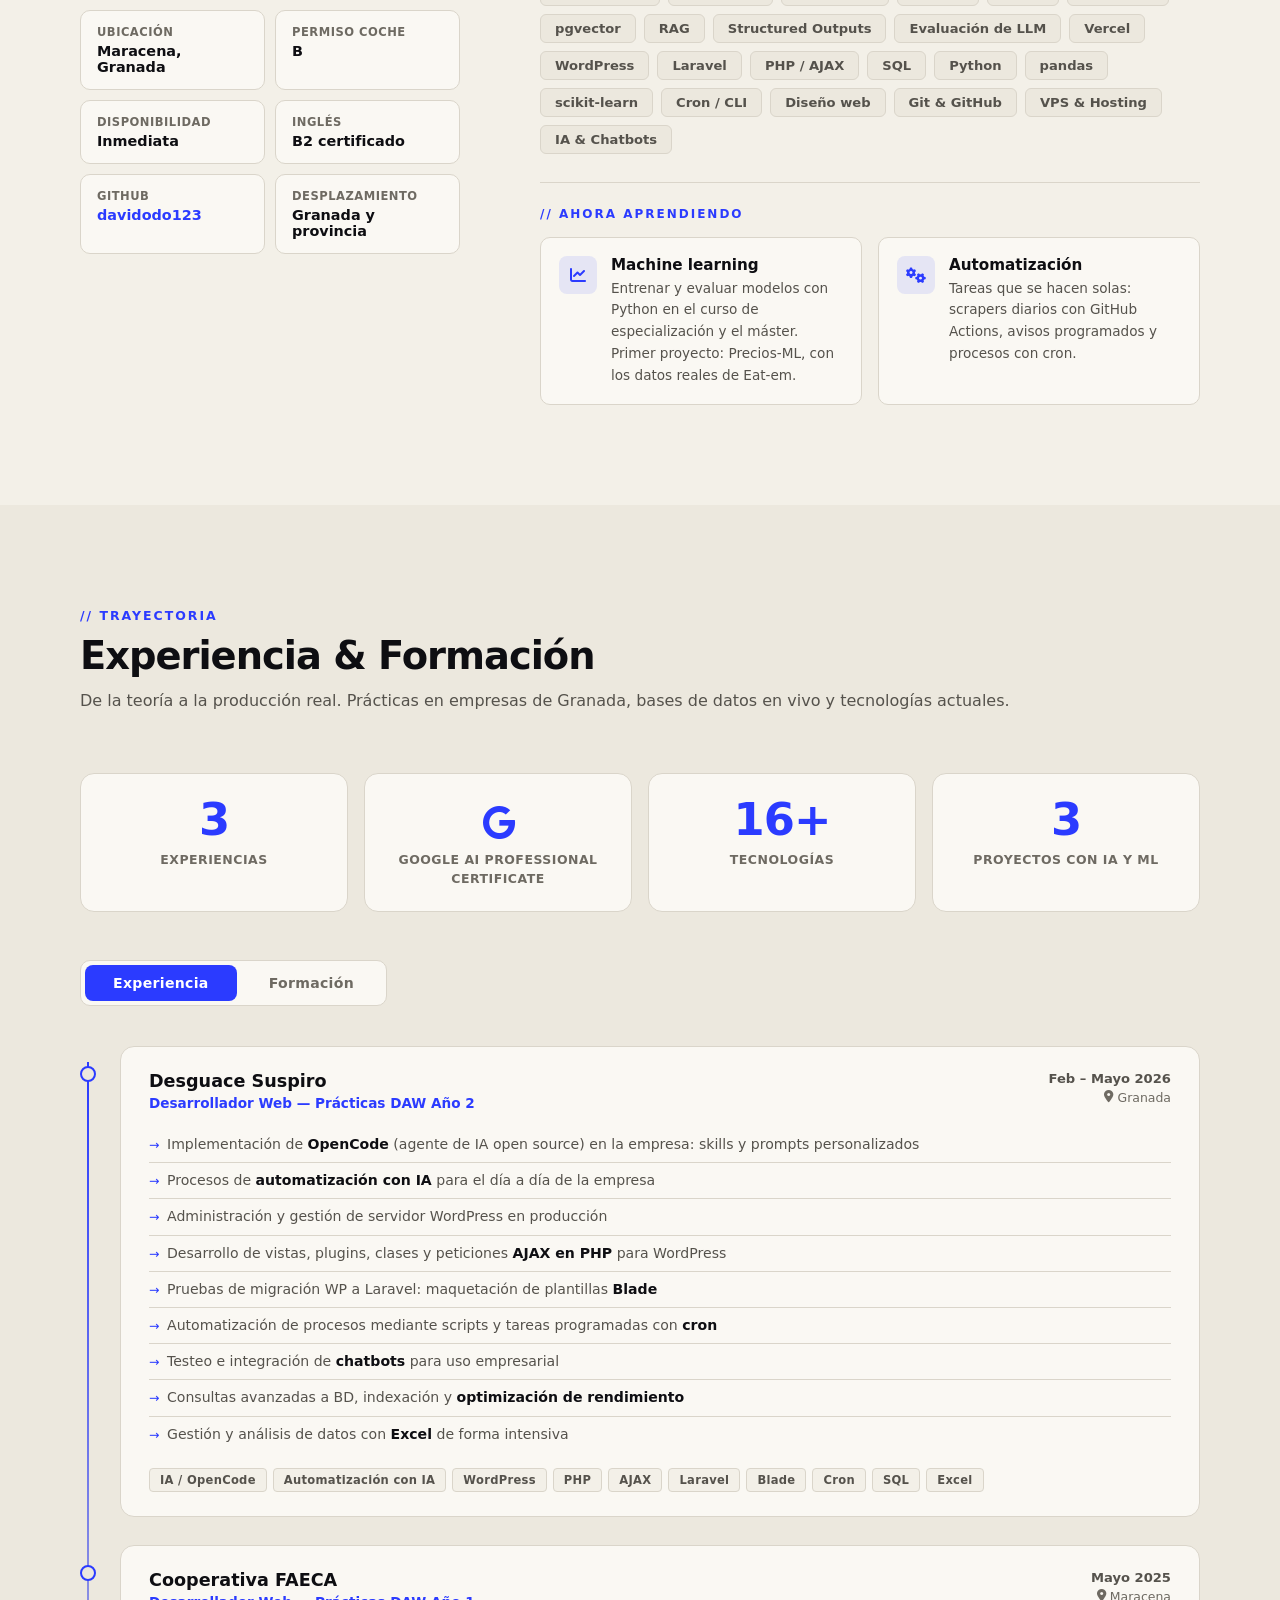
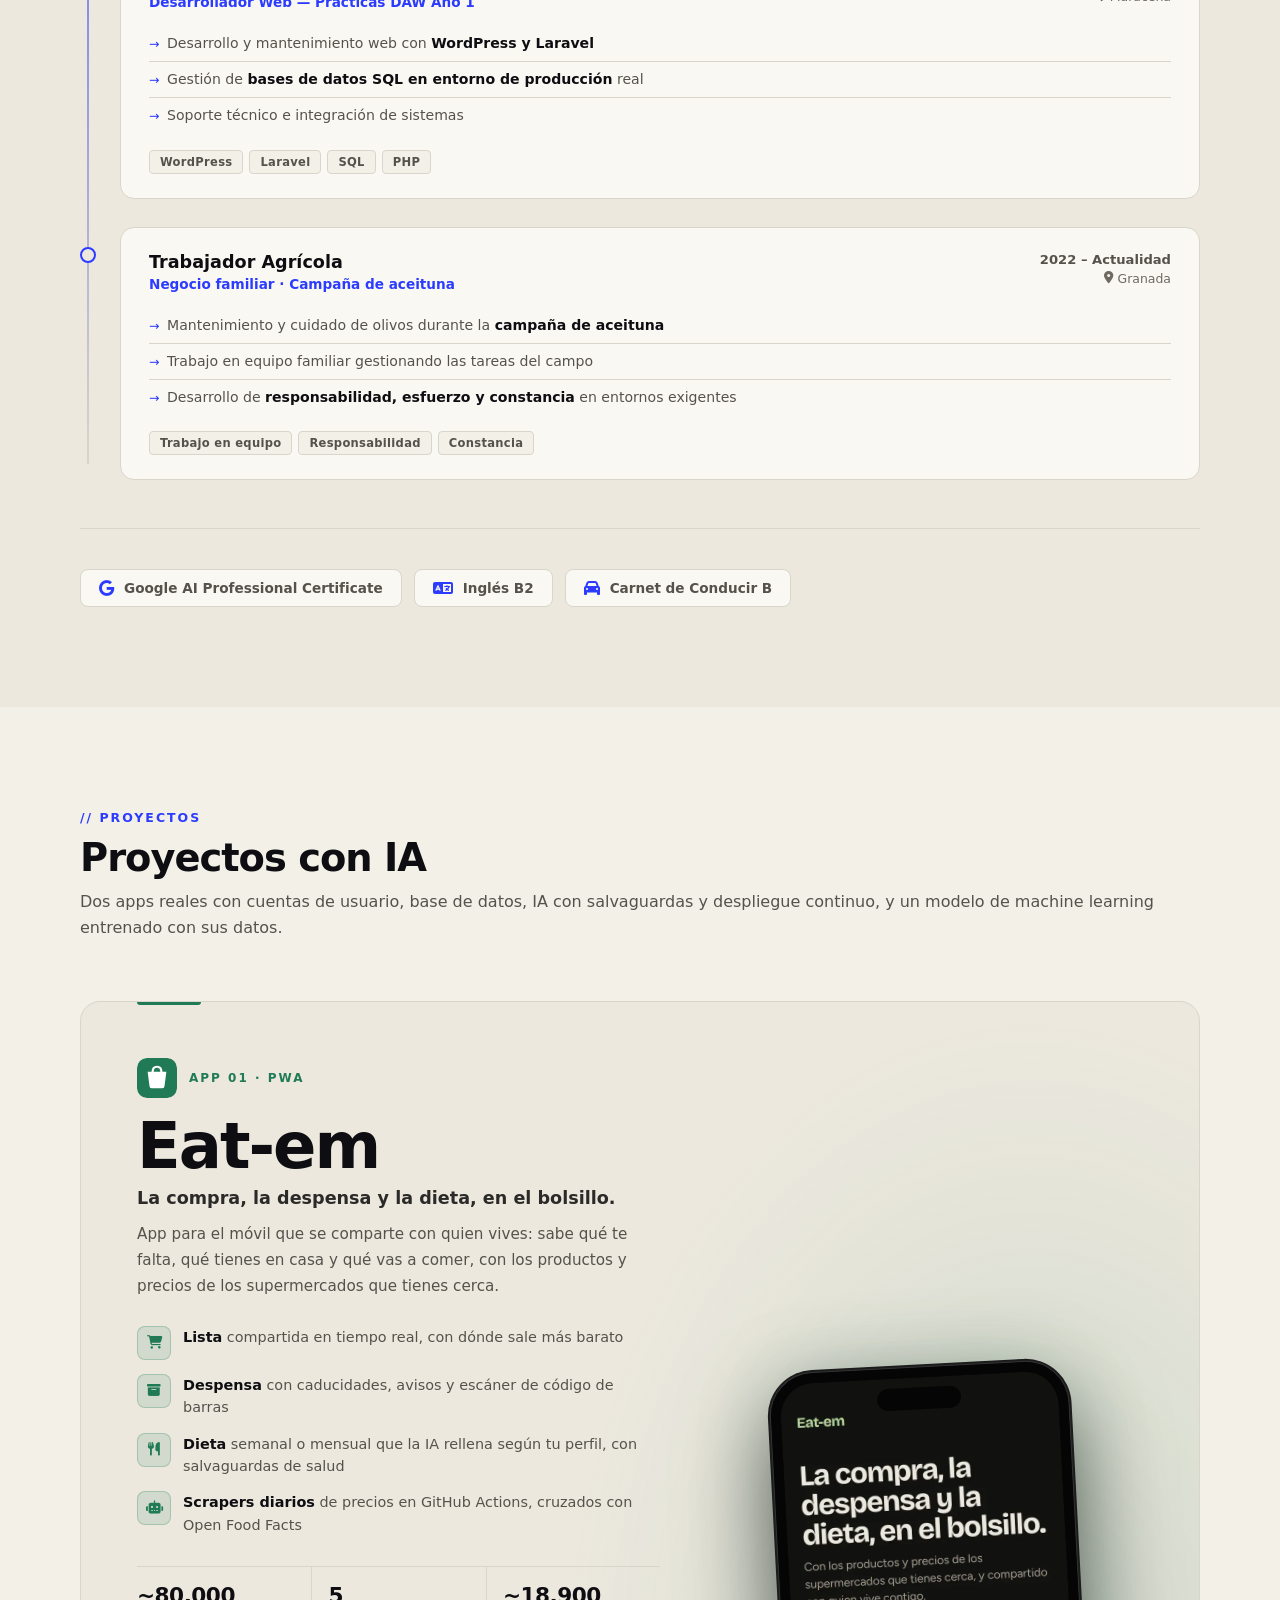
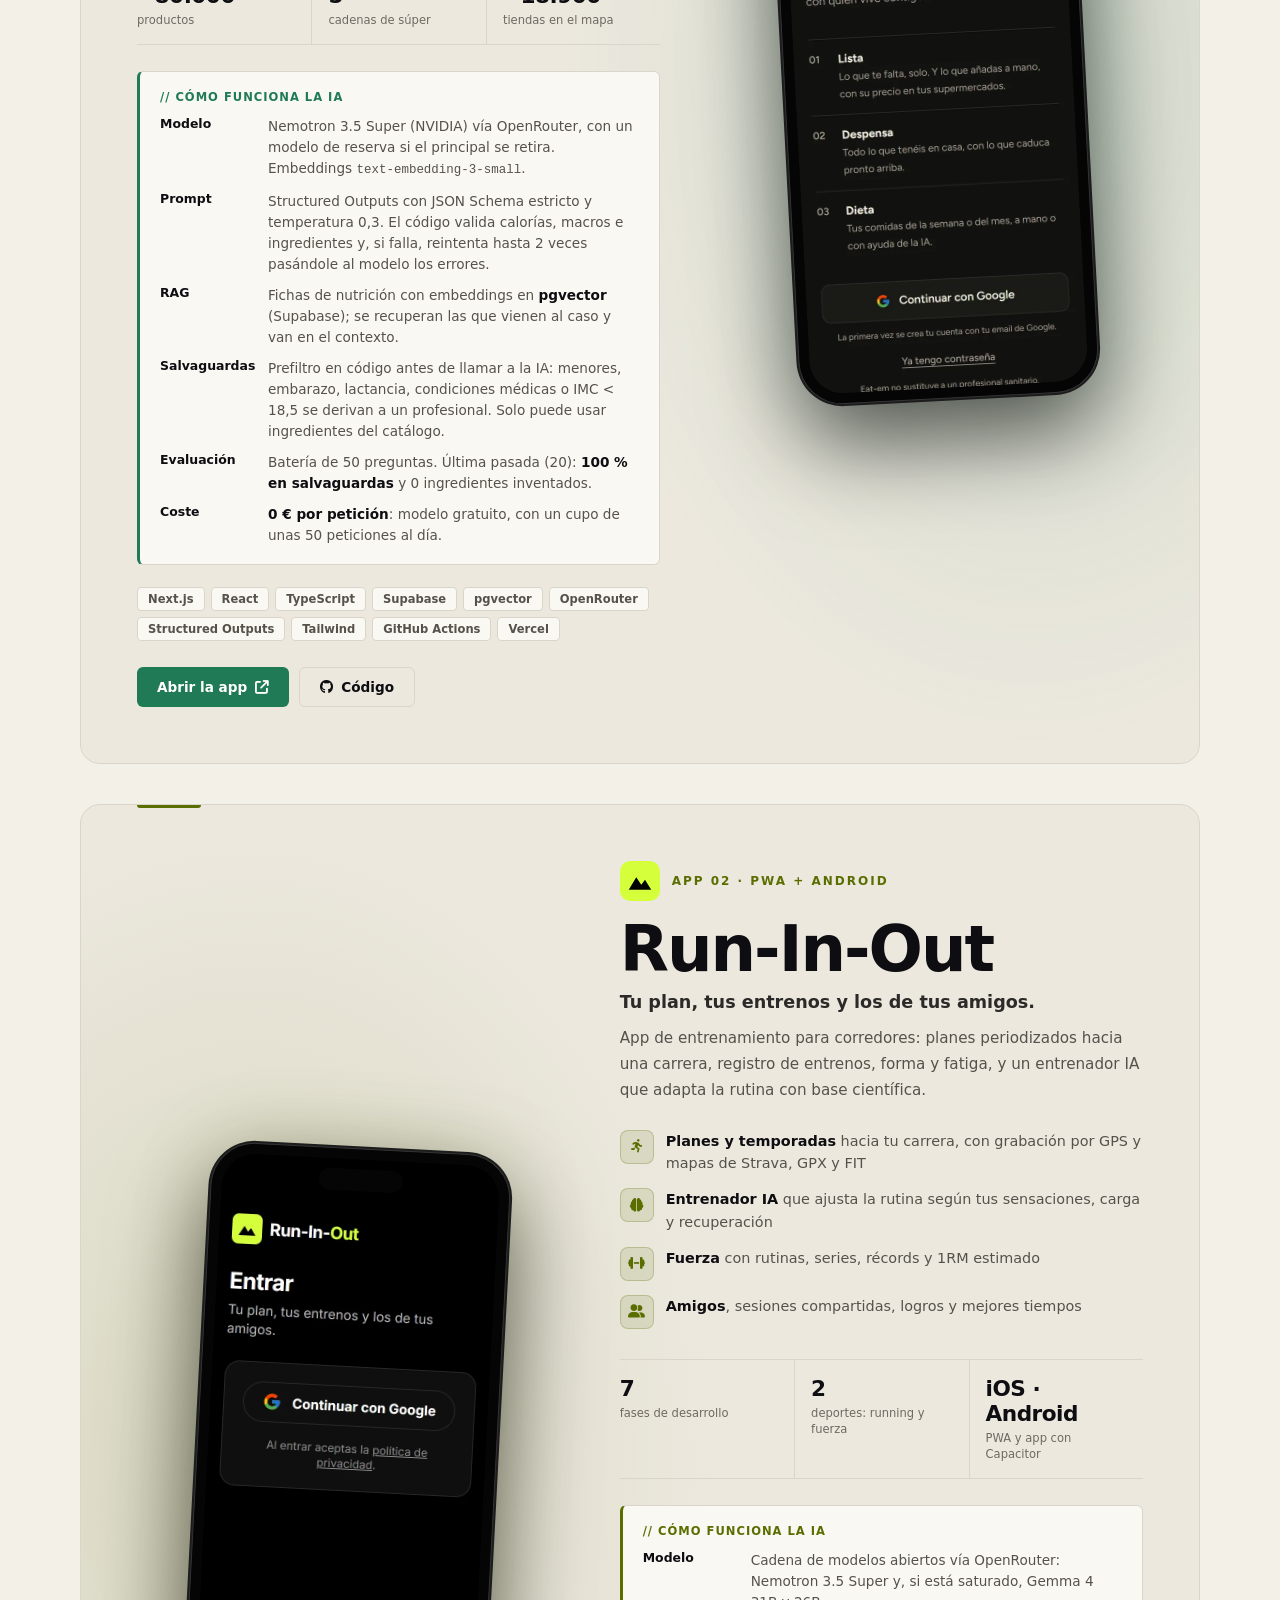
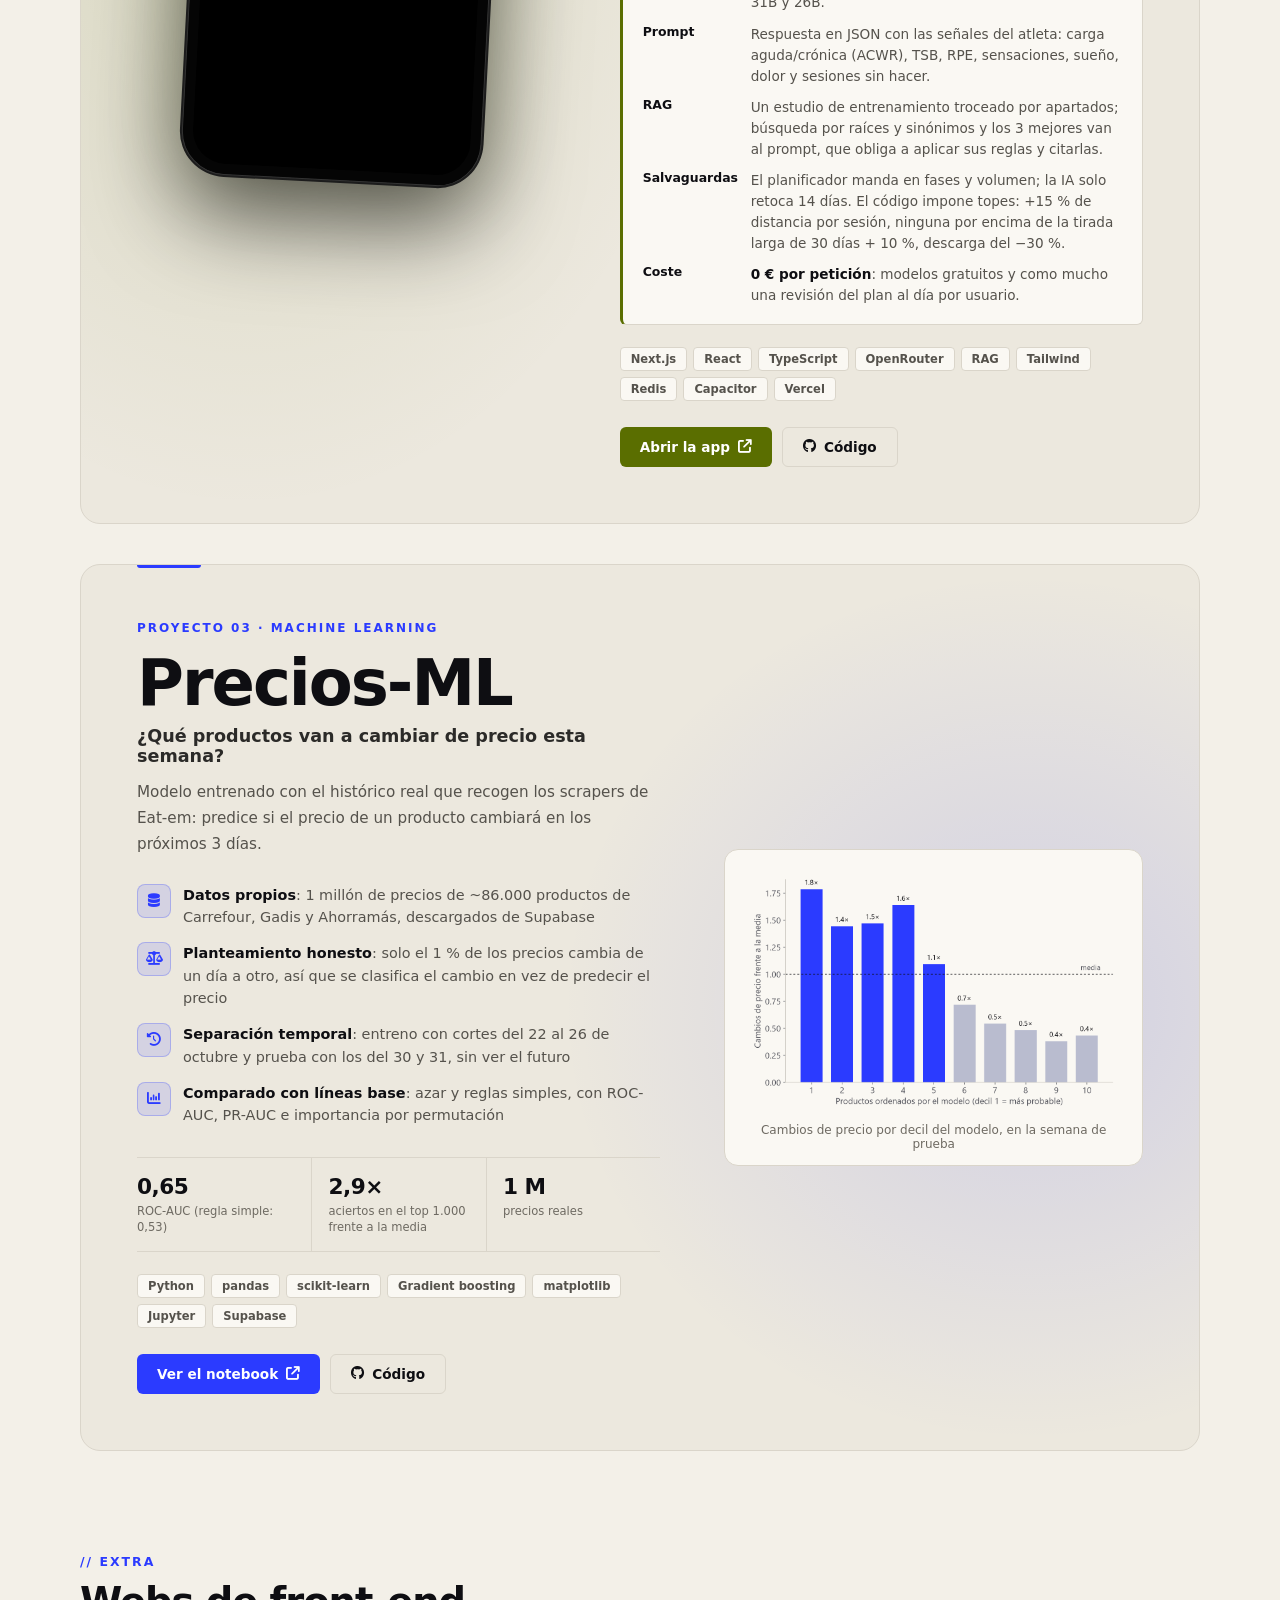
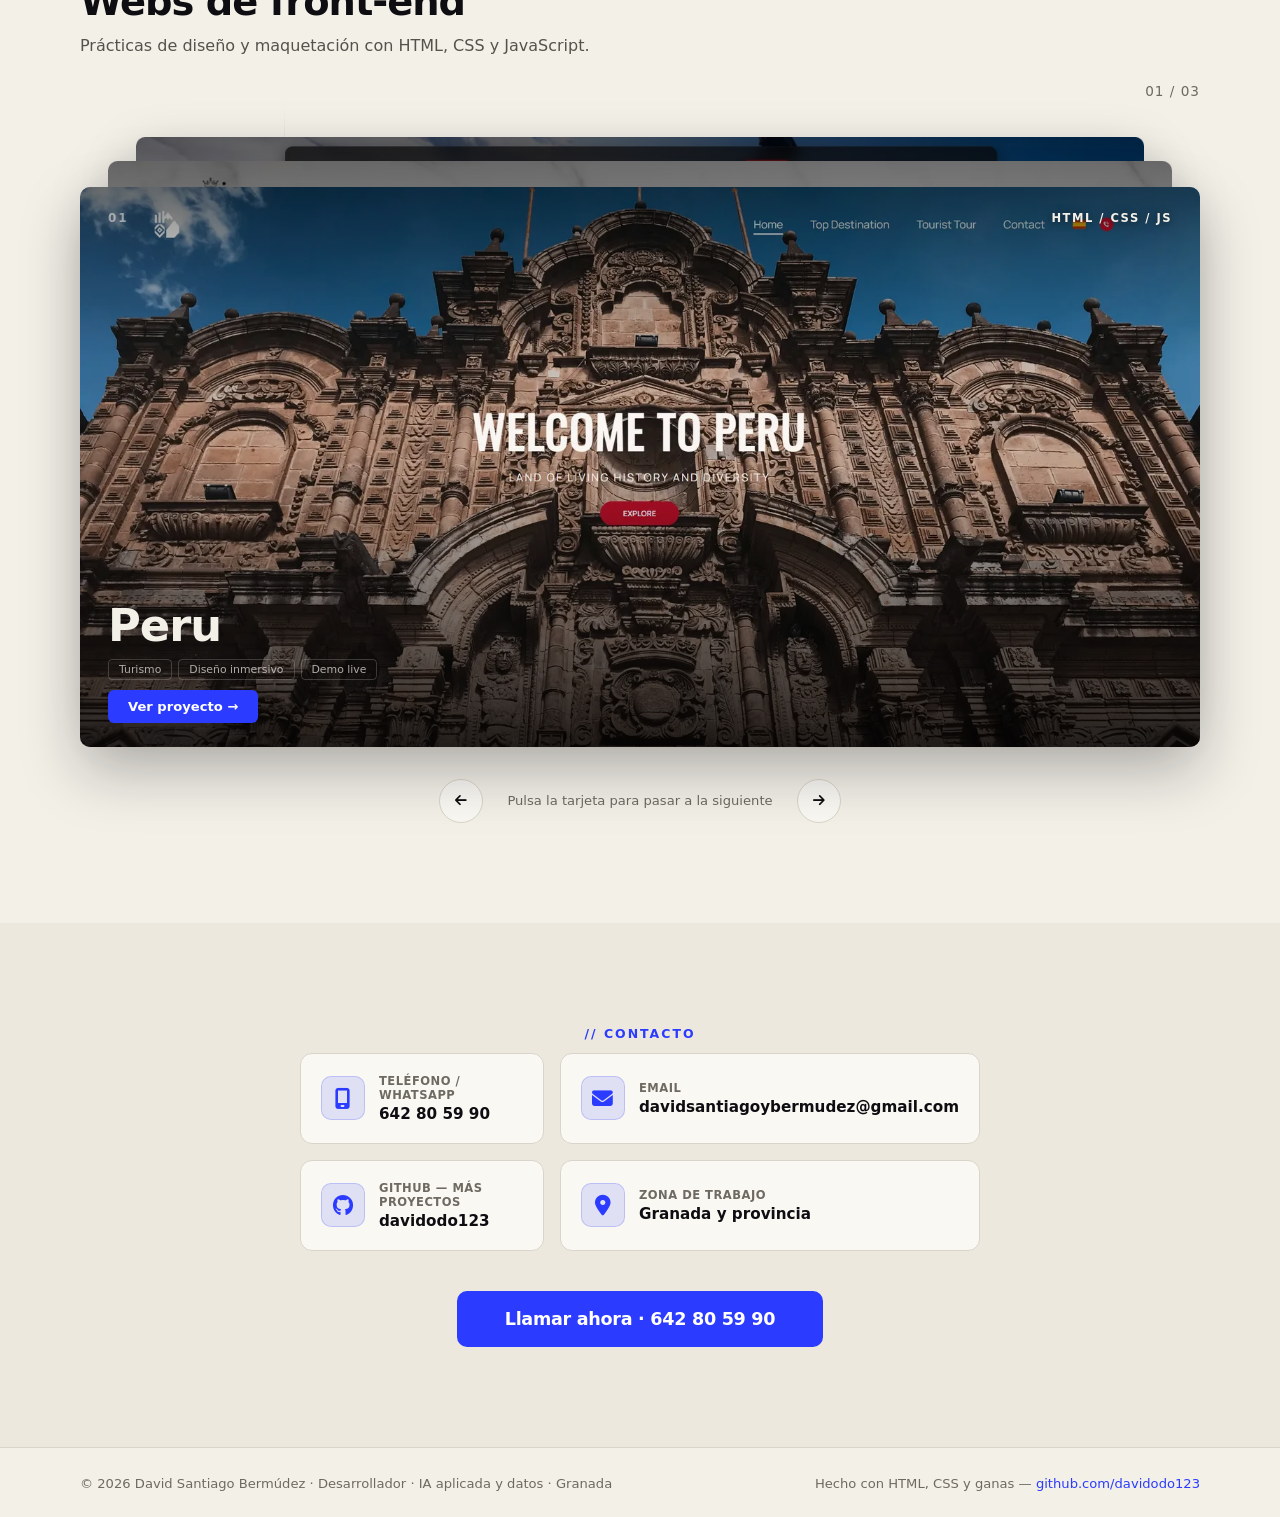
==== commit 7cb8c49d: "English version of the portfolio (en.html) with ES/EN switch Co-Authored-By: Claude Opus 5.5 <norepl" ====
--- a/index.html
+++ b/index.html
@@ -4,7 +4,8 @@
 <meta charset="UTF-8"/>
 <meta name="viewport" content="width=device-width,initial-scale=1.0"/>
 <title>David Santiago — Desarrollador · IA aplicada y datos · Granada</title>
-<link rel="stylesheet" href="styles.css?v=22"/>
+<link rel="stylesheet" href="styles.css?v=23"/>
+<link rel="alternate" hreflang="en" href="en.html"/>
 <!-- Iconos sin bloquear el primer pintado -->
 <link rel="preconnect" href="https://cdnjs.cloudflare.com" crossorigin/>
 <link rel="stylesheet" href="https://cdnjs.cloudflare.com/ajax/libs/font-awesome/6.5.1/css/all.min.css" media="print" onload="this.media='all'"/>
@@ -20,7 +21,10 @@
     <li><a href="#trayectoria">Trayectoria</a></li>
     <li><a href="#proyectos">Proyectos</a></li>
   </ul>
-  <a href="#contacto" class="nav-cta">Contactar</a>
+  <div class="nav-right">
+    <a href="en.html" class="nav-lang" hreflang="en" lang="en" aria-label="English version">EN</a>
+    <a href="#contacto" class="nav-cta">Contactar</a>
+  </div>
 </nav>
 
 <!-- HERO -->
@@ -672,6 +676,6 @@
   <span>Hecho con HTML, CSS y ganas — <a href="https://github.com/davidodo123" target="_blank">github.com/davidodo123</a></span>
 </footer>
 
-<script src="script.js?v=13"></script>
+<script src="script.js?v=14"></script>
 </body>
 </html>
--- a/styles.css
+++ b/styles.css
@@ -78,6 +78,26 @@
 .nav-links a:hover {
   color: var(--accent);
 }
+.nav-right {
+  display: flex;
+  align-items: center;
+  gap: 16px;
+}
+.nav-lang {
+  color: var(--gray);
+  text-decoration: none;
+  font-size: 0.8rem;
+  font-weight: 700;
+  letter-spacing: 1px;
+  padding: 6px 10px;
+  border: 1px solid var(--border);
+  border-radius: 6px;
+  transition: color 0.2s, border-color 0.2s;
+}
+.nav-lang:hover {
+  color: var(--accent);
+  border-color: var(--accent);
+}
 .nav-cta {
   background: var(--accent);
   color: #fff;
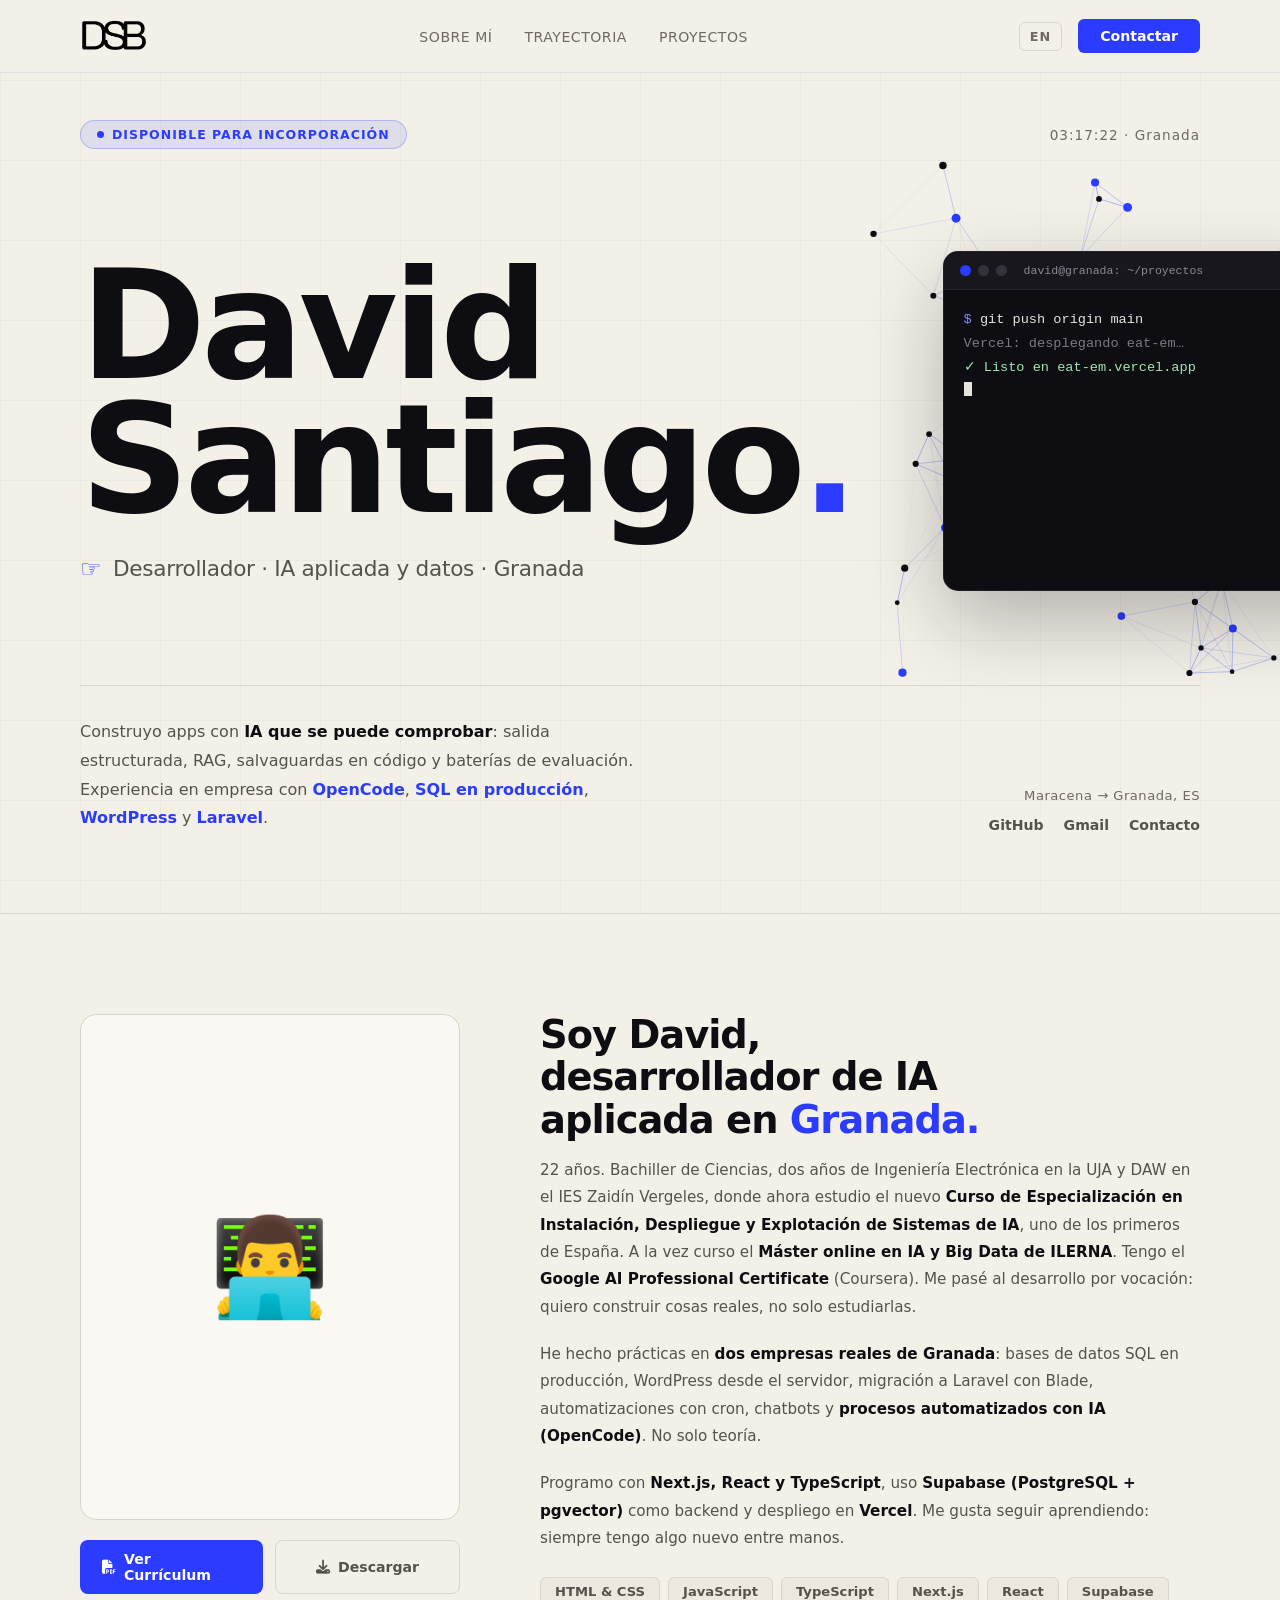
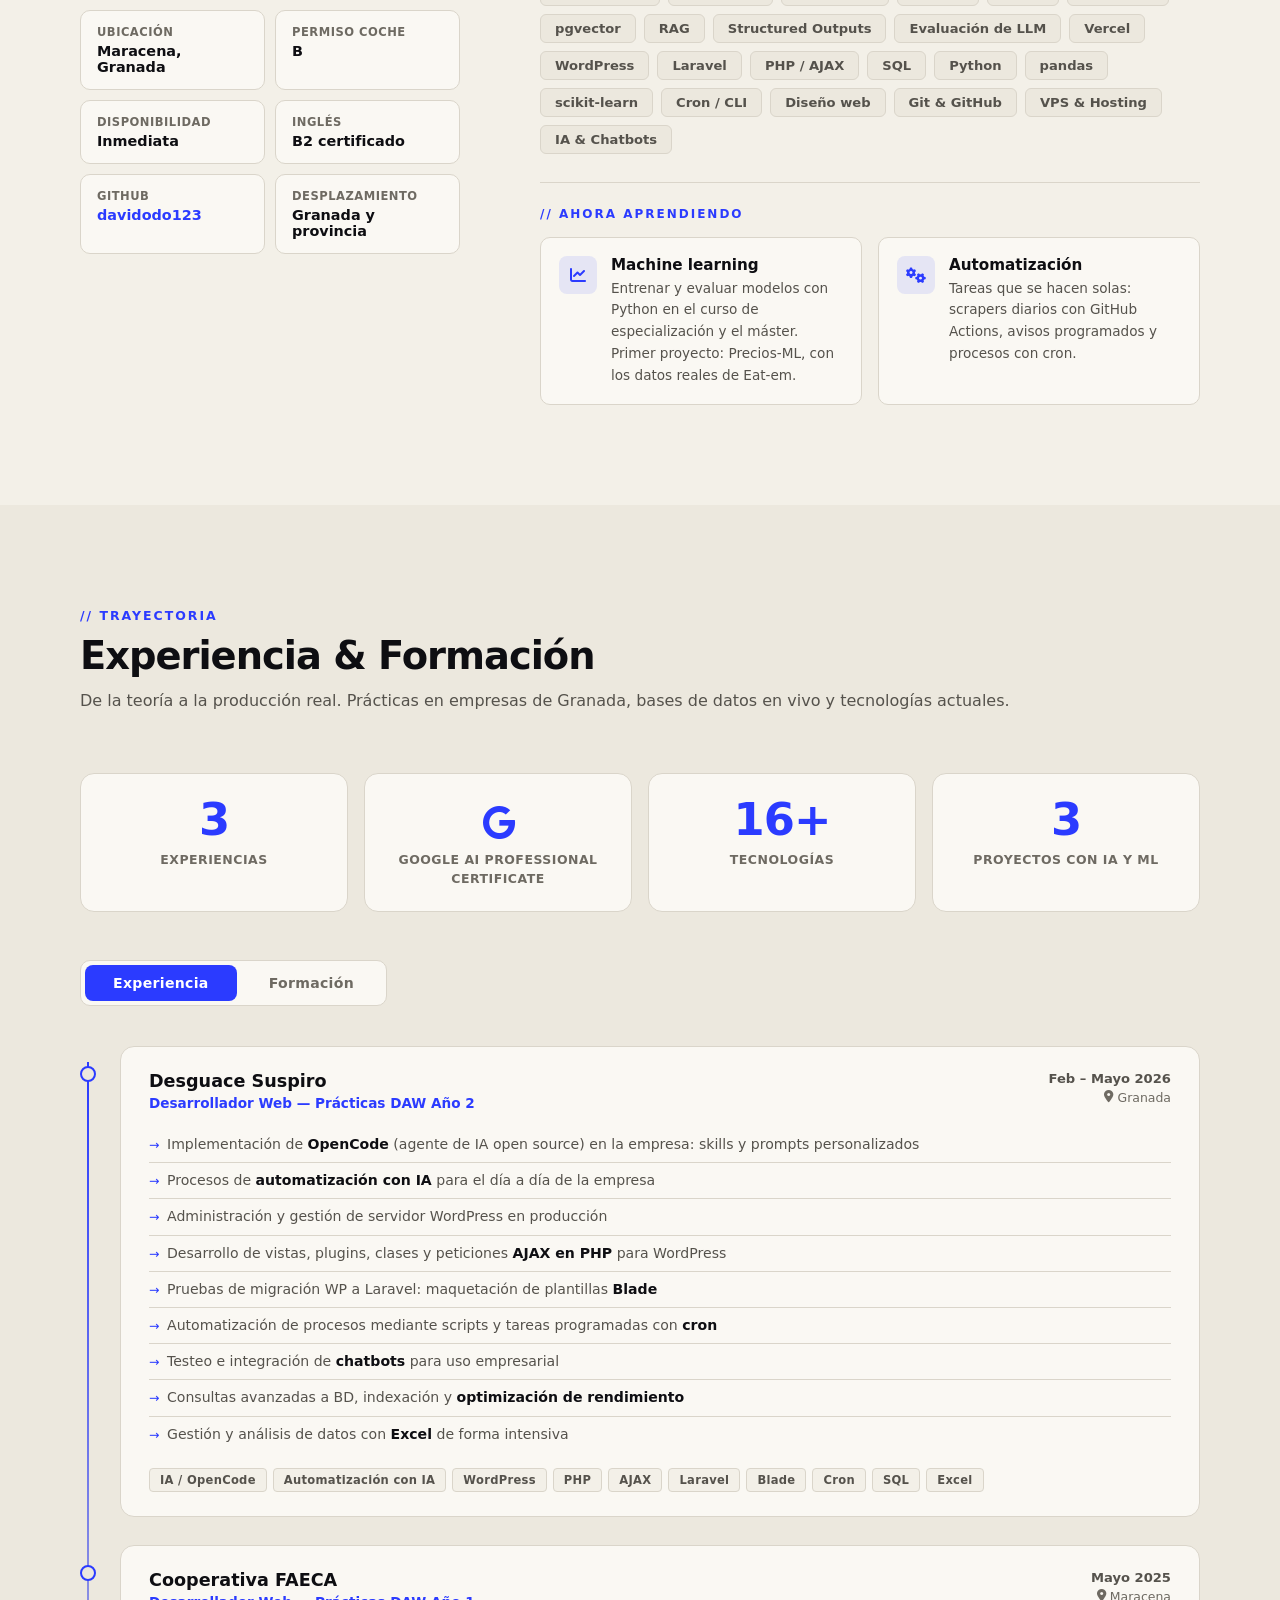
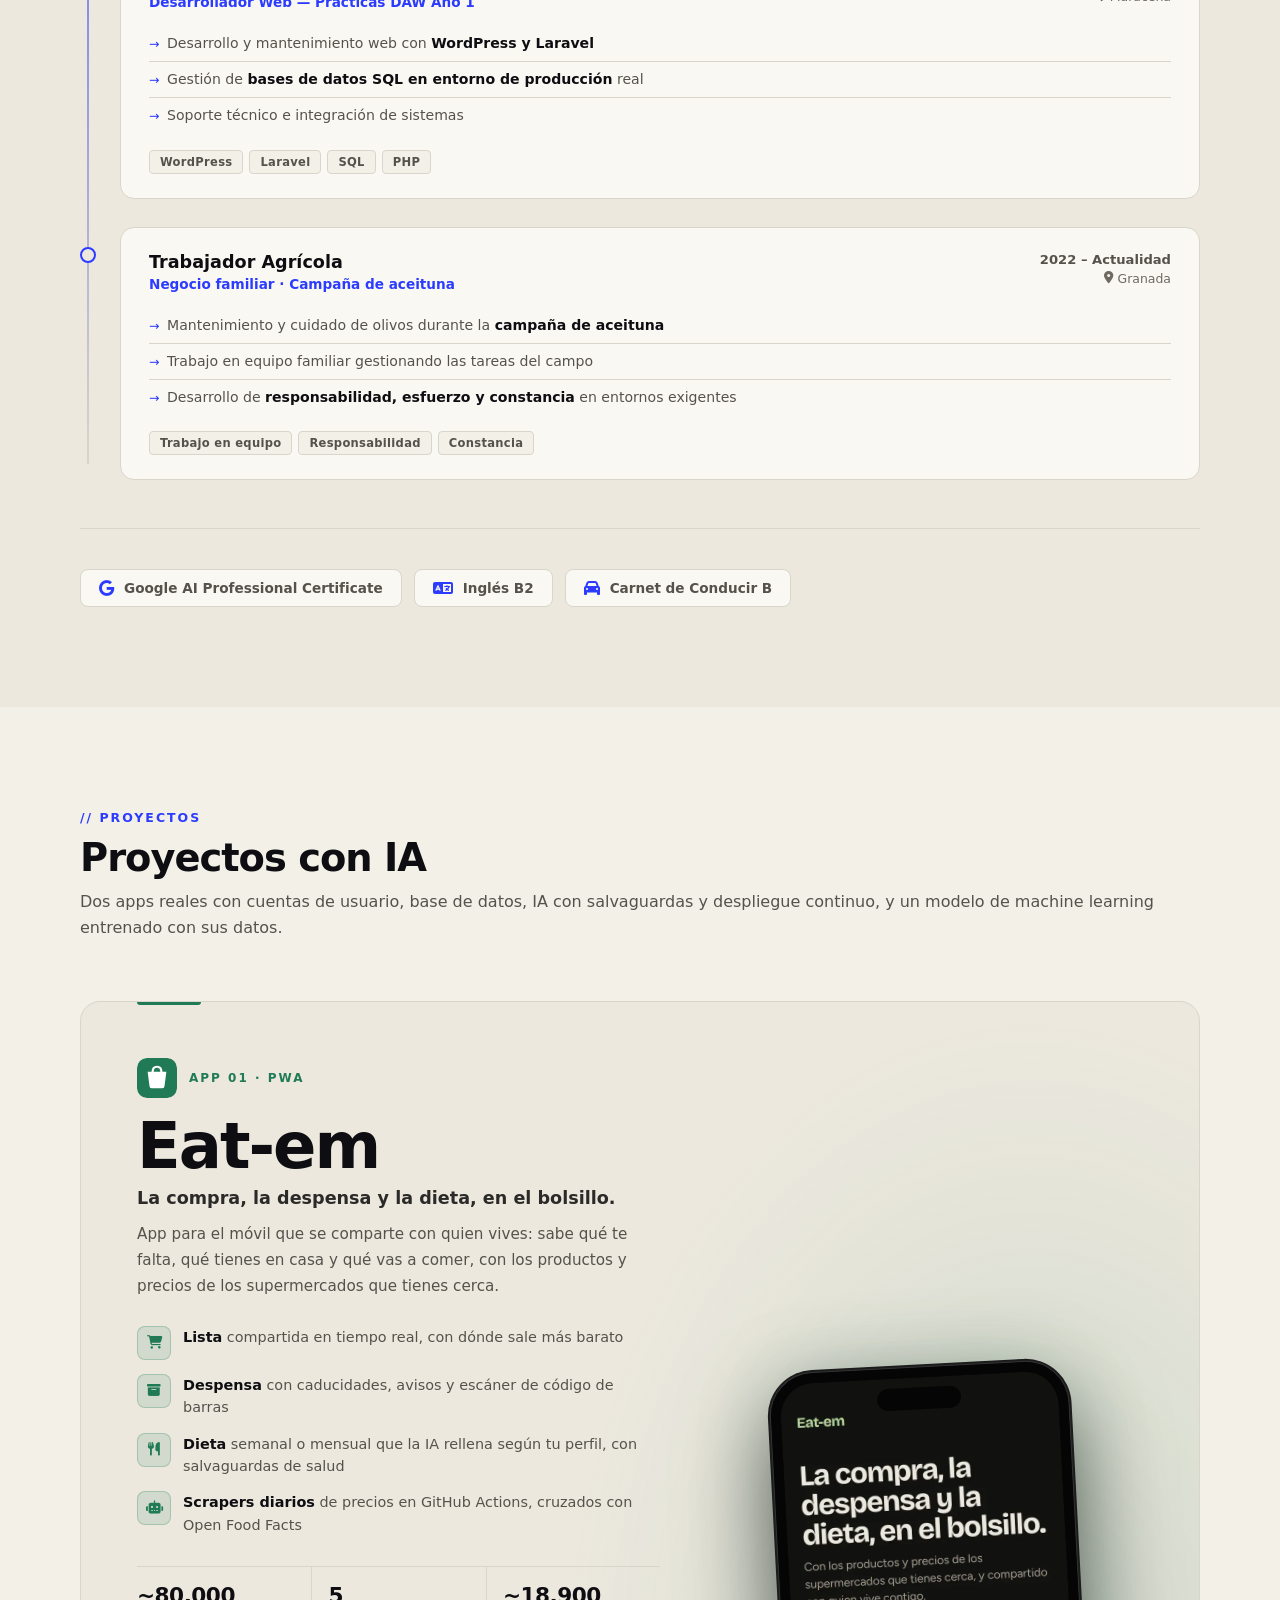
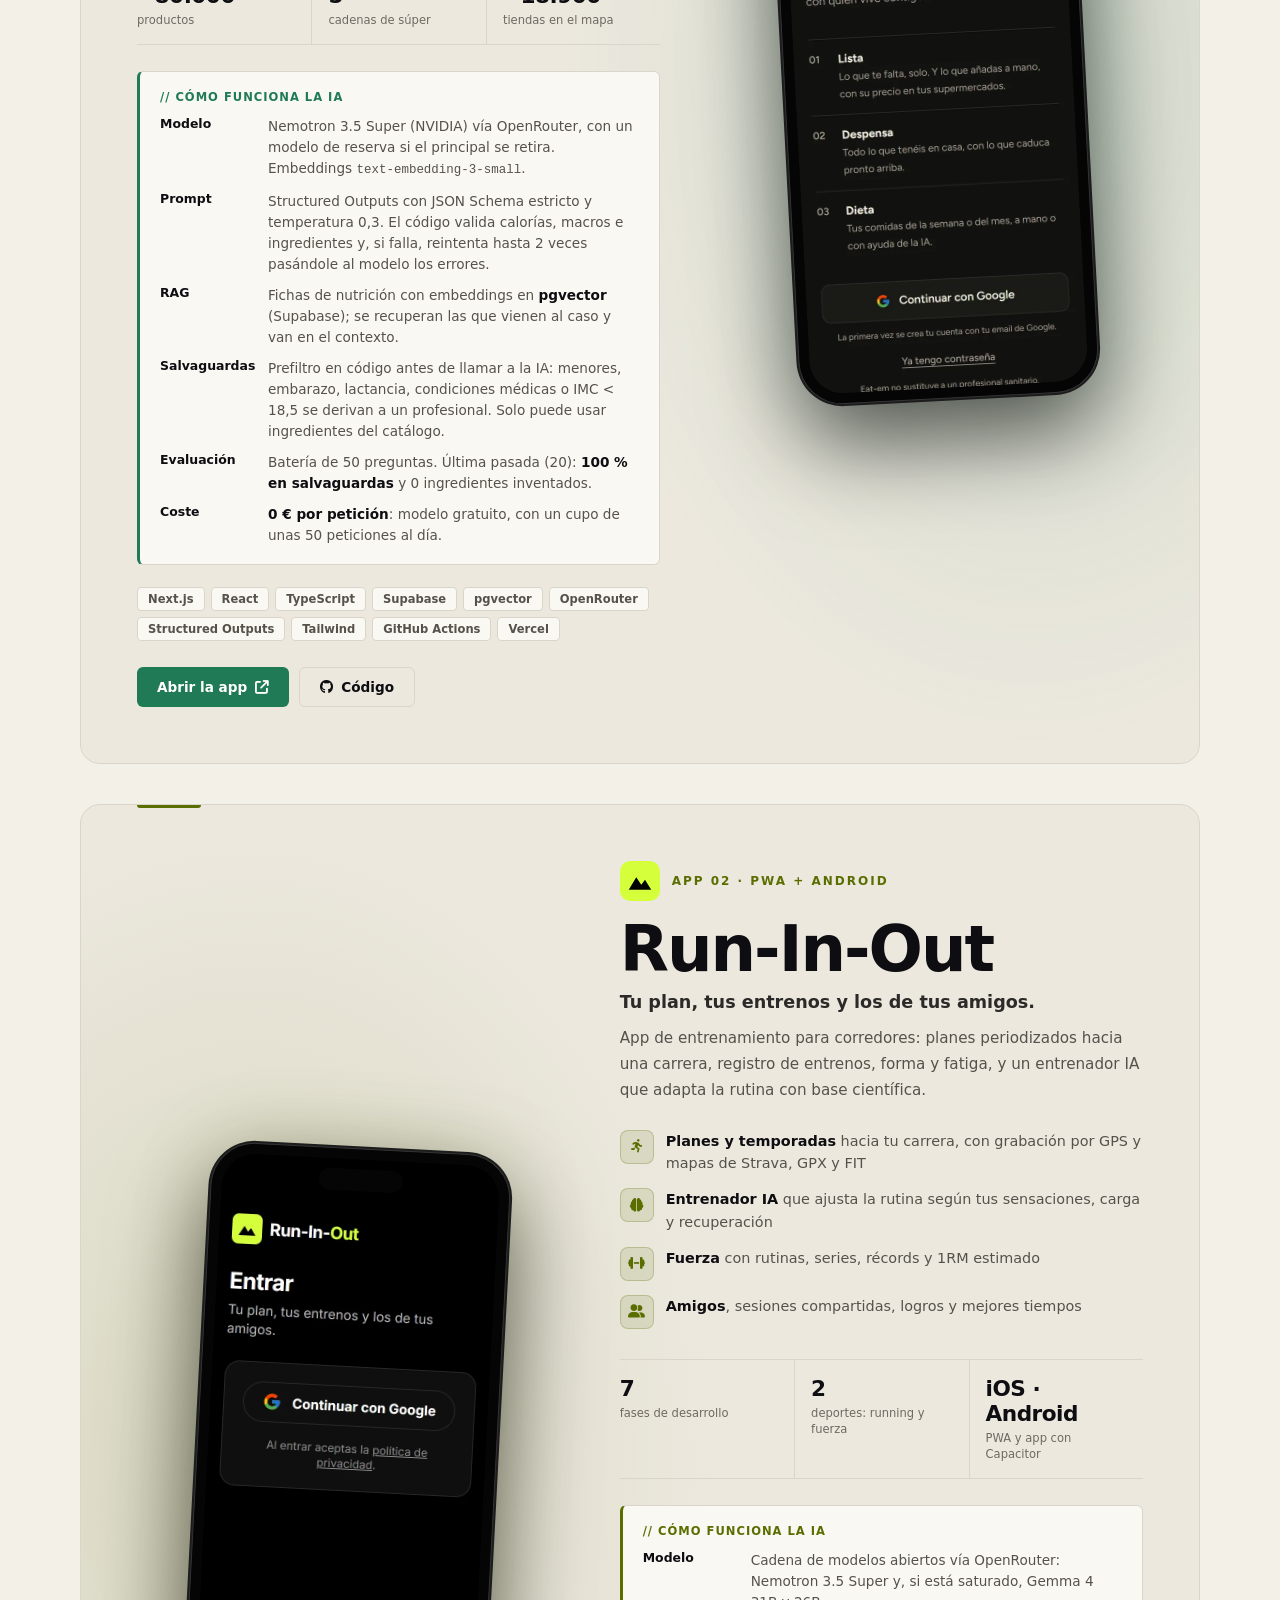
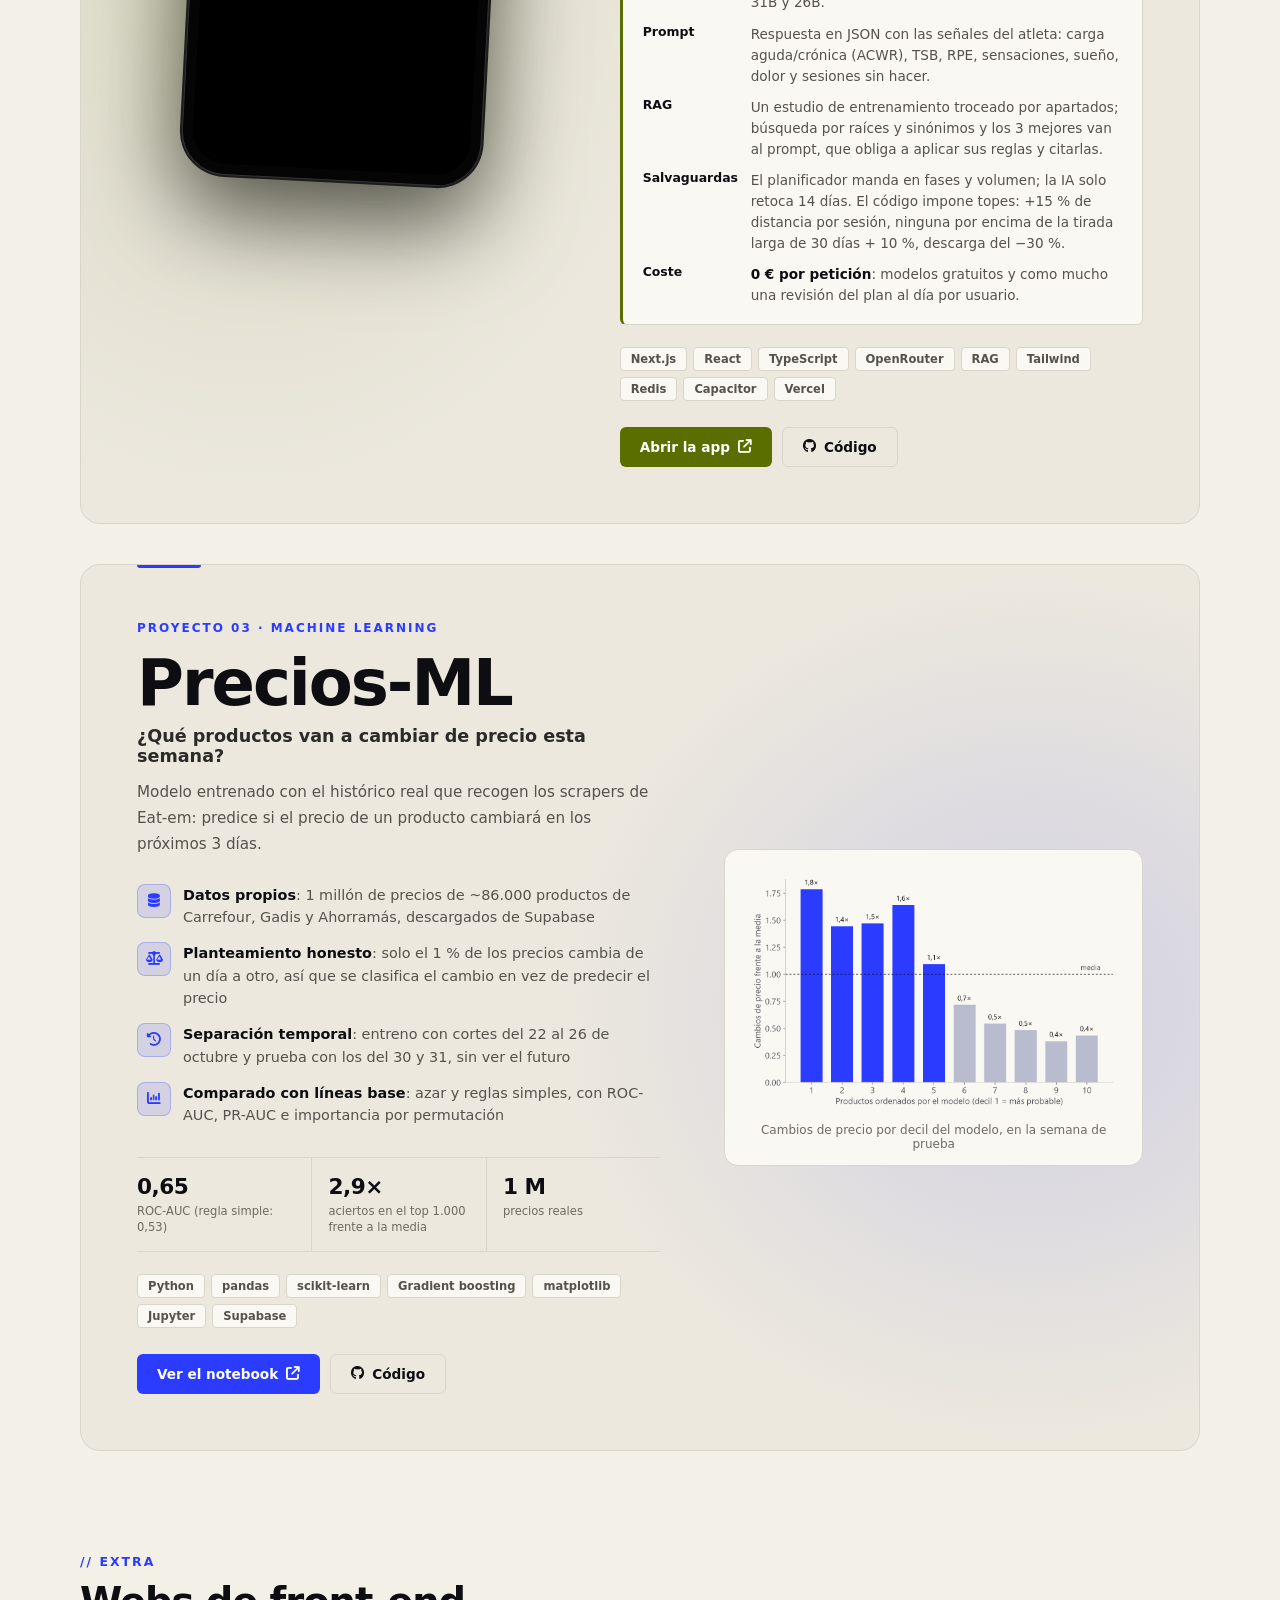
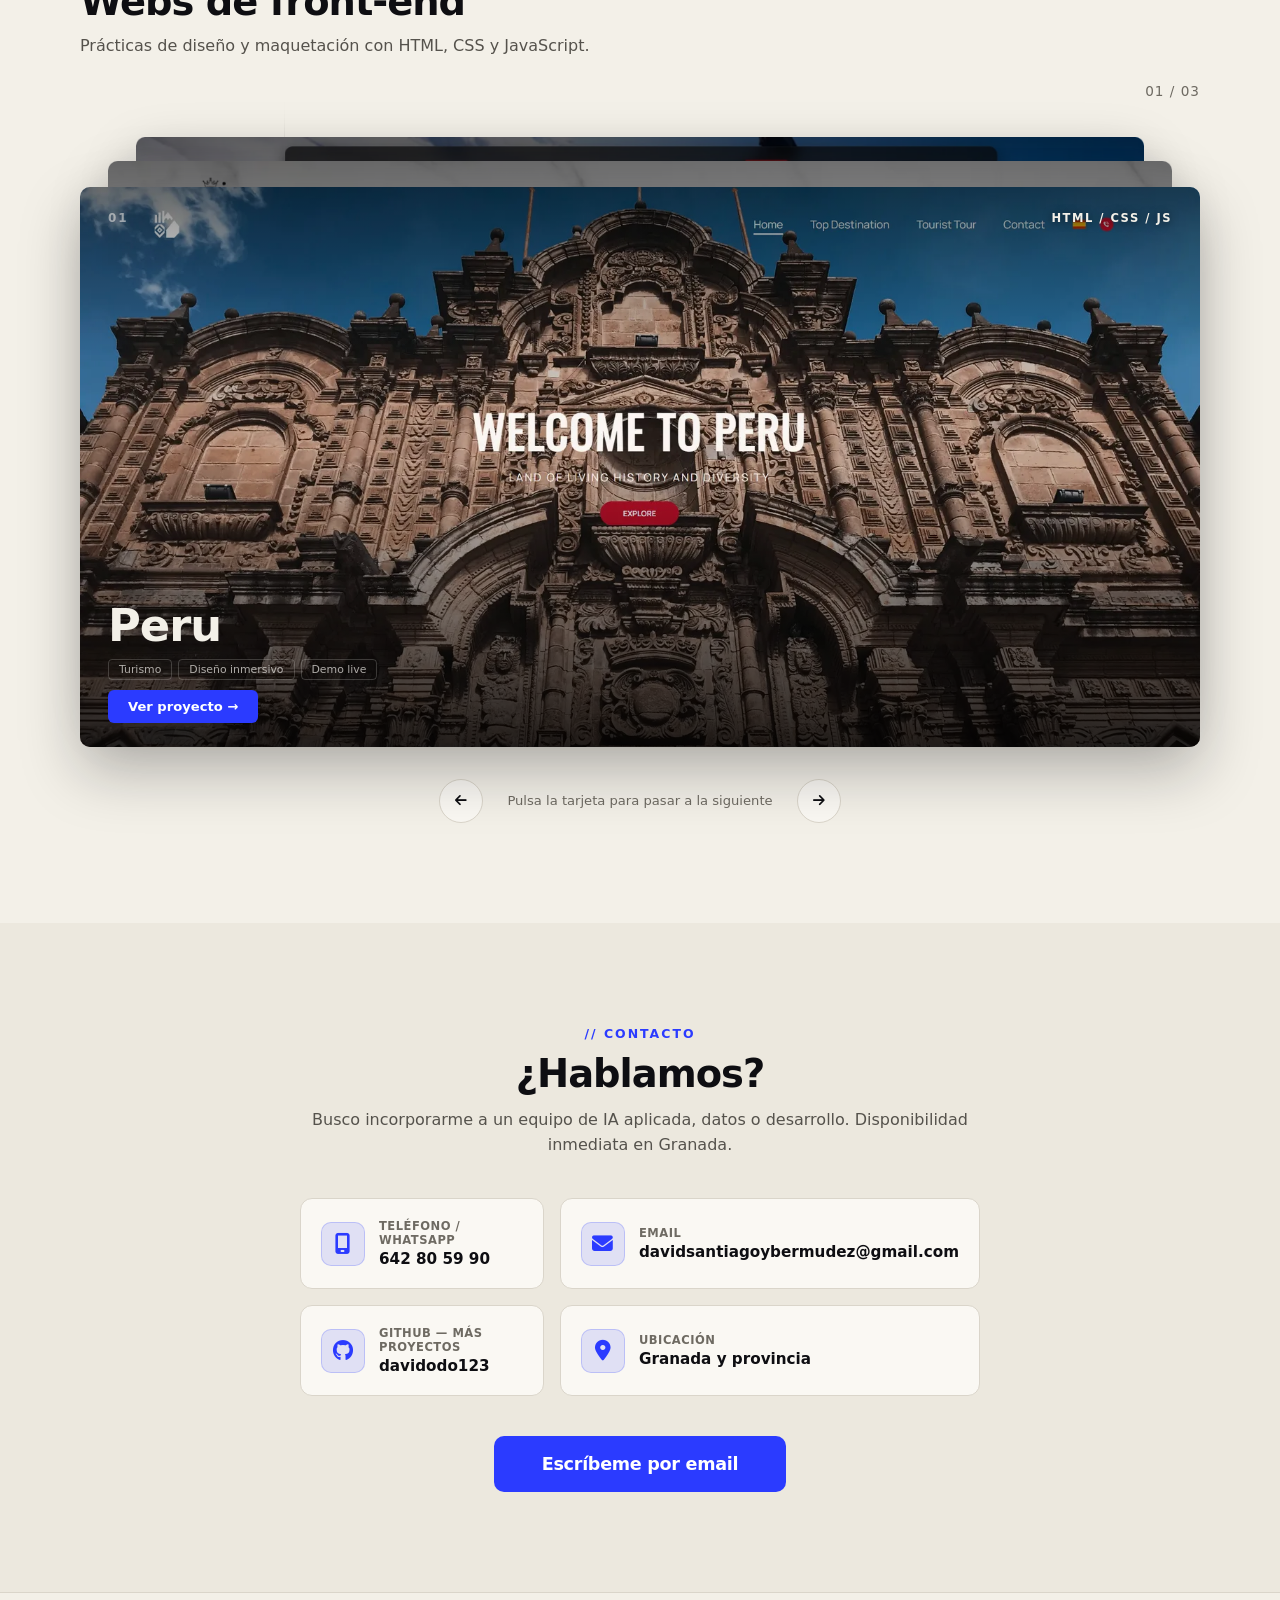
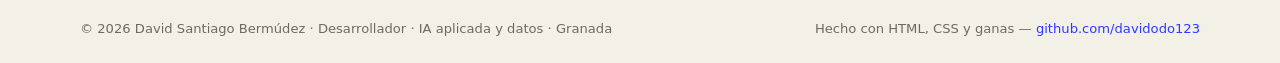
==== commit 8f25214a: "Contacto orientado a empresas y gráfico de Precios-ML en inglés Co-Authored-By: Claude Opus 5.5 <nor" ====
--- a/index.html
+++ b/index.html
@@ -4,7 +4,7 @@
 <meta charset="UTF-8"/>
 <meta name="viewport" content="width=device-width,initial-scale=1.0"/>
 <title>David Santiago — Desarrollador · IA aplicada y datos · Granada</title>
-<link rel="stylesheet" href="styles.css?v=23"/>
+<link rel="stylesheet" href="styles.css?v=24"/>
 <link rel="alternate" hreflang="en" href="en.html"/>
 <!-- Iconos sin bloquear el primer pintado -->
 <link rel="preconnect" href="https://cdnjs.cloudflare.com" crossorigin/>
@@ -636,6 +636,8 @@
 <section id="contacto">
   <div class="contacto-inner">
     <div class="s-tag">// Contacto</div>
+    <h2 class="s-title">¿Hablamos?</h2>
+    <p class="s-sub">Busco incorporarme a un equipo de IA aplicada, datos o desarrollo. Disponibilidad inmediata en Granada.</p>
     <div class="contact-cards" data-reveal>
       <a href="tel:+34642805990" class="cc">
         <div class="cc-icon"><i class="fa-solid fa-mobile-screen"></i></div>
@@ -661,12 +663,12 @@
       <div class="cc" style="cursor:default">
         <div class="cc-icon"><i class="fa-solid fa-location-dot"></i></div>
         <div>
-          <div class="cc-label">Zona de trabajo</div>
+          <div class="cc-label">Ubicación</div>
           <div class="cc-val">Granada y provincia</div>
         </div>
       </div>
     </div>
-    <a href="tel:+34642805990" class="big-cta" data-reveal data-delay="2">Llamar ahora · 642 80 59 90</a>
+    <a href="mailto:davidsantiagoybermudez@gmail.com" class="big-cta" data-reveal data-delay="2">Escríbeme por email</a>
   </div>
 </section>
 
